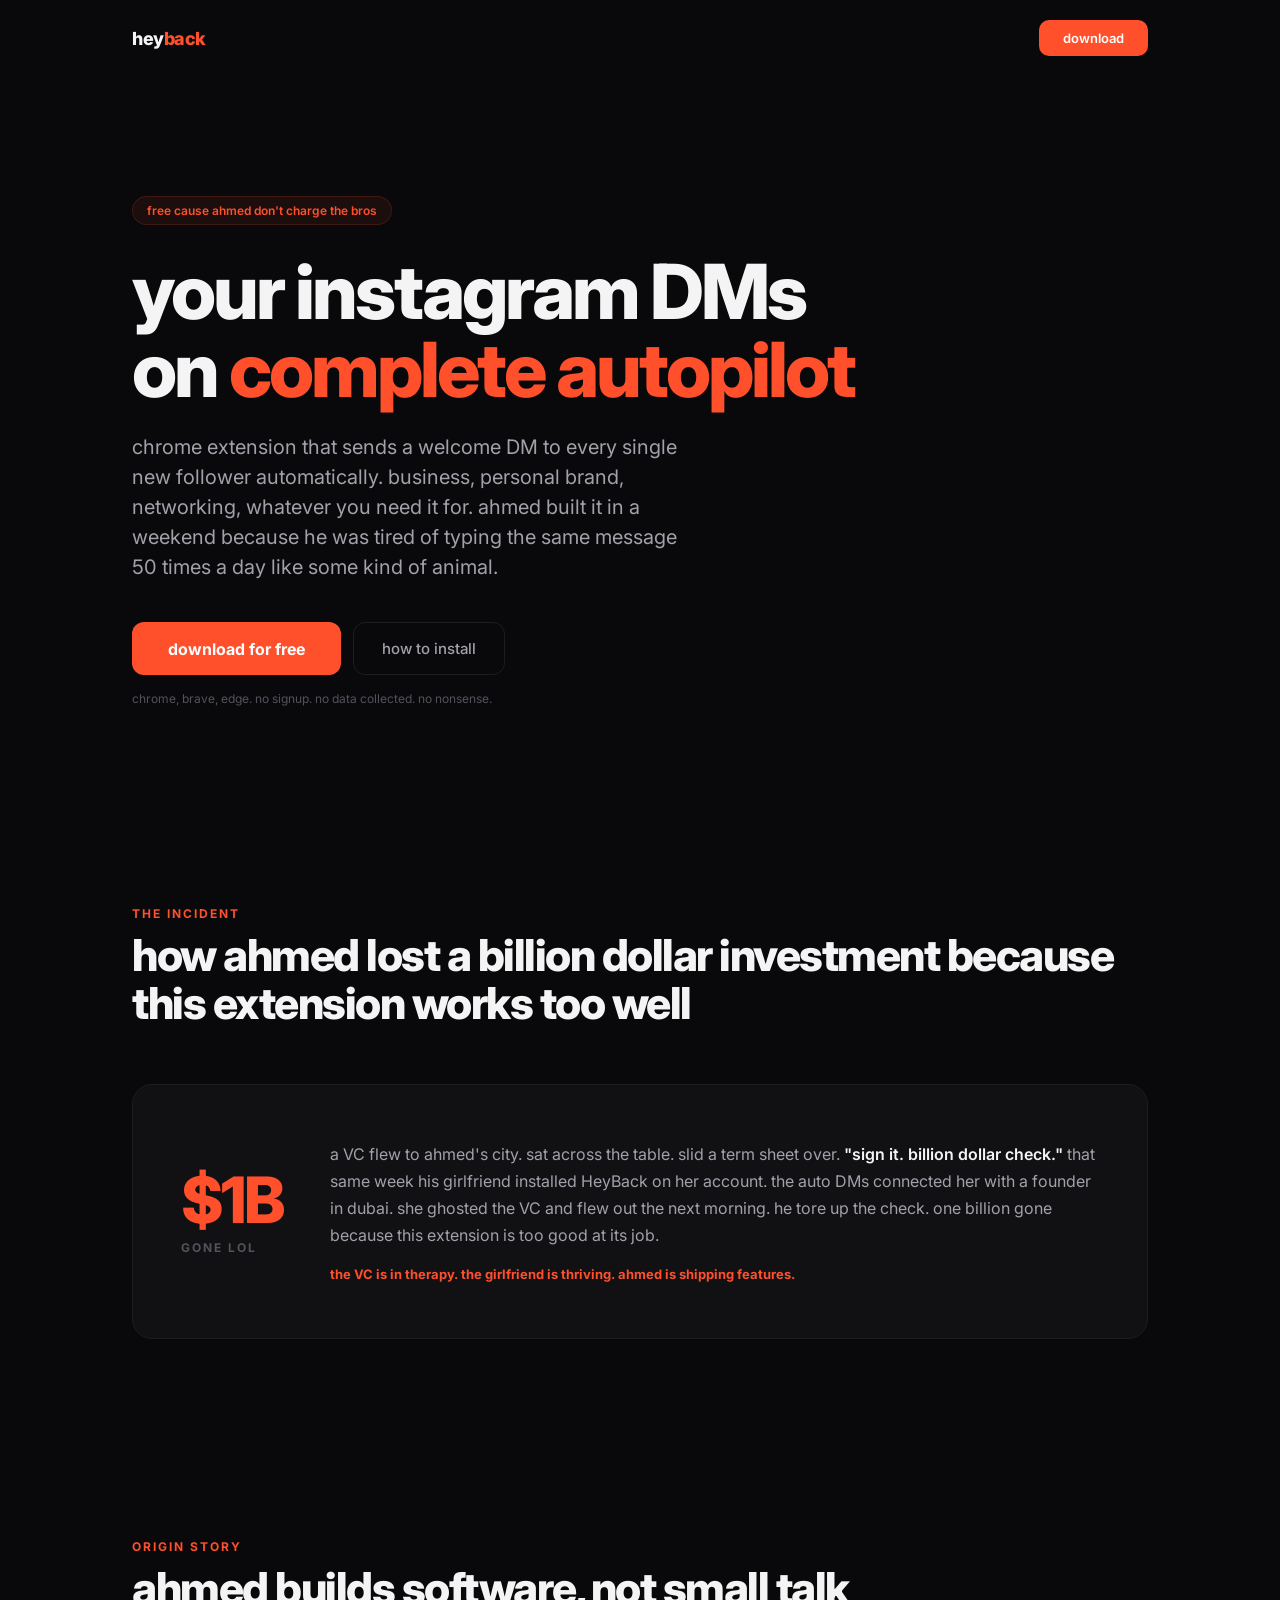
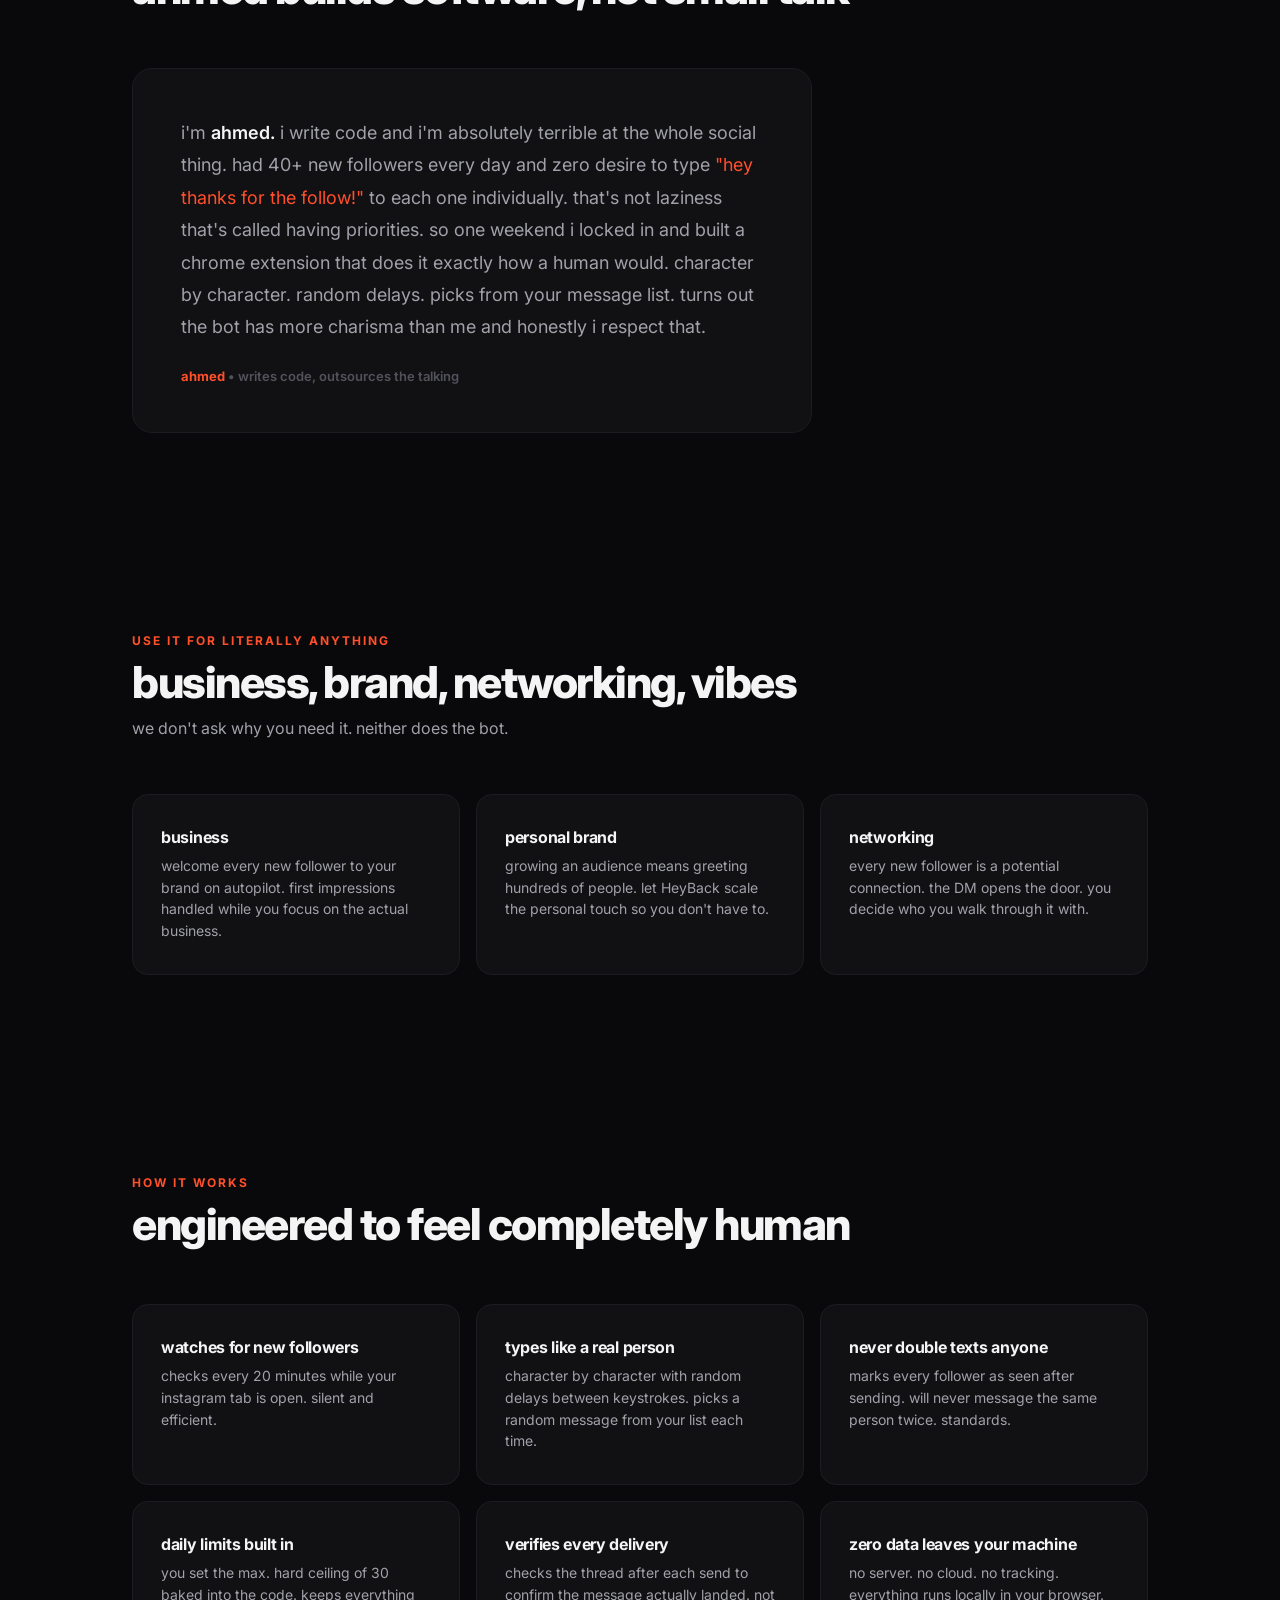
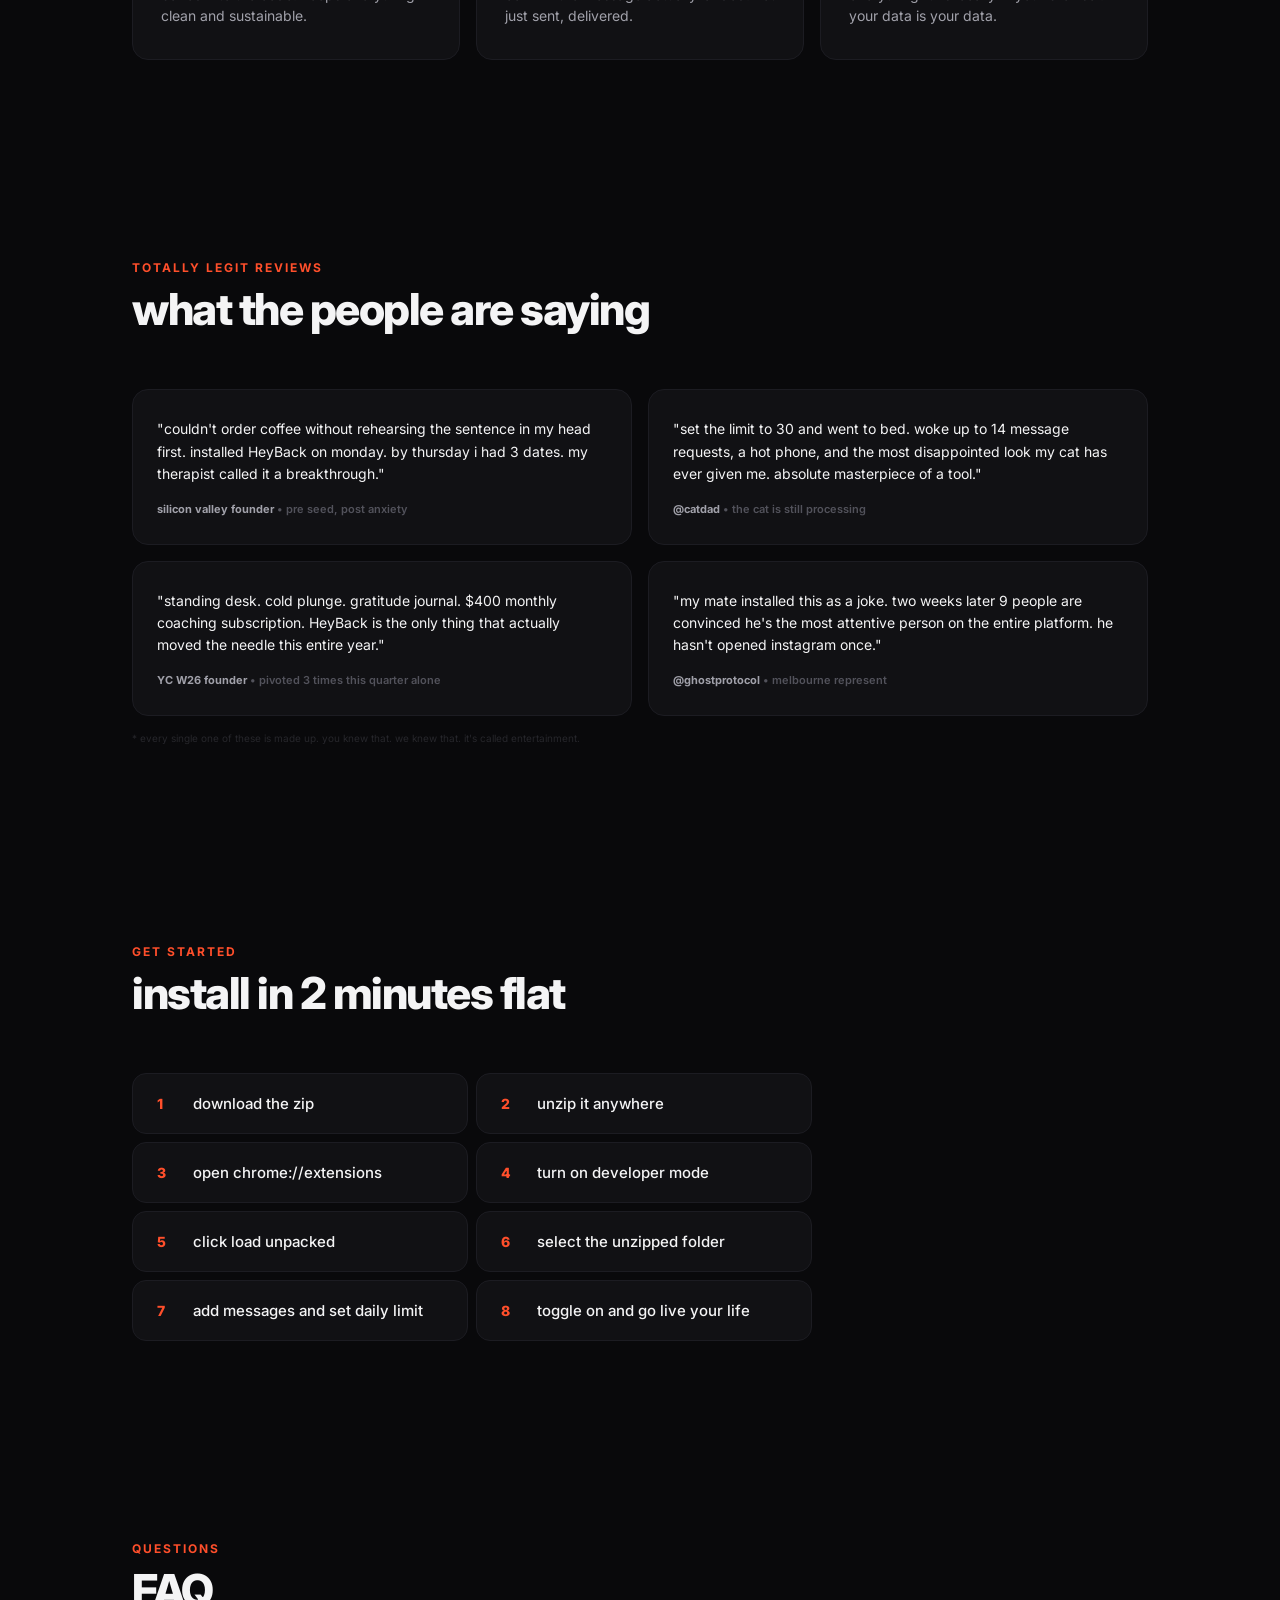
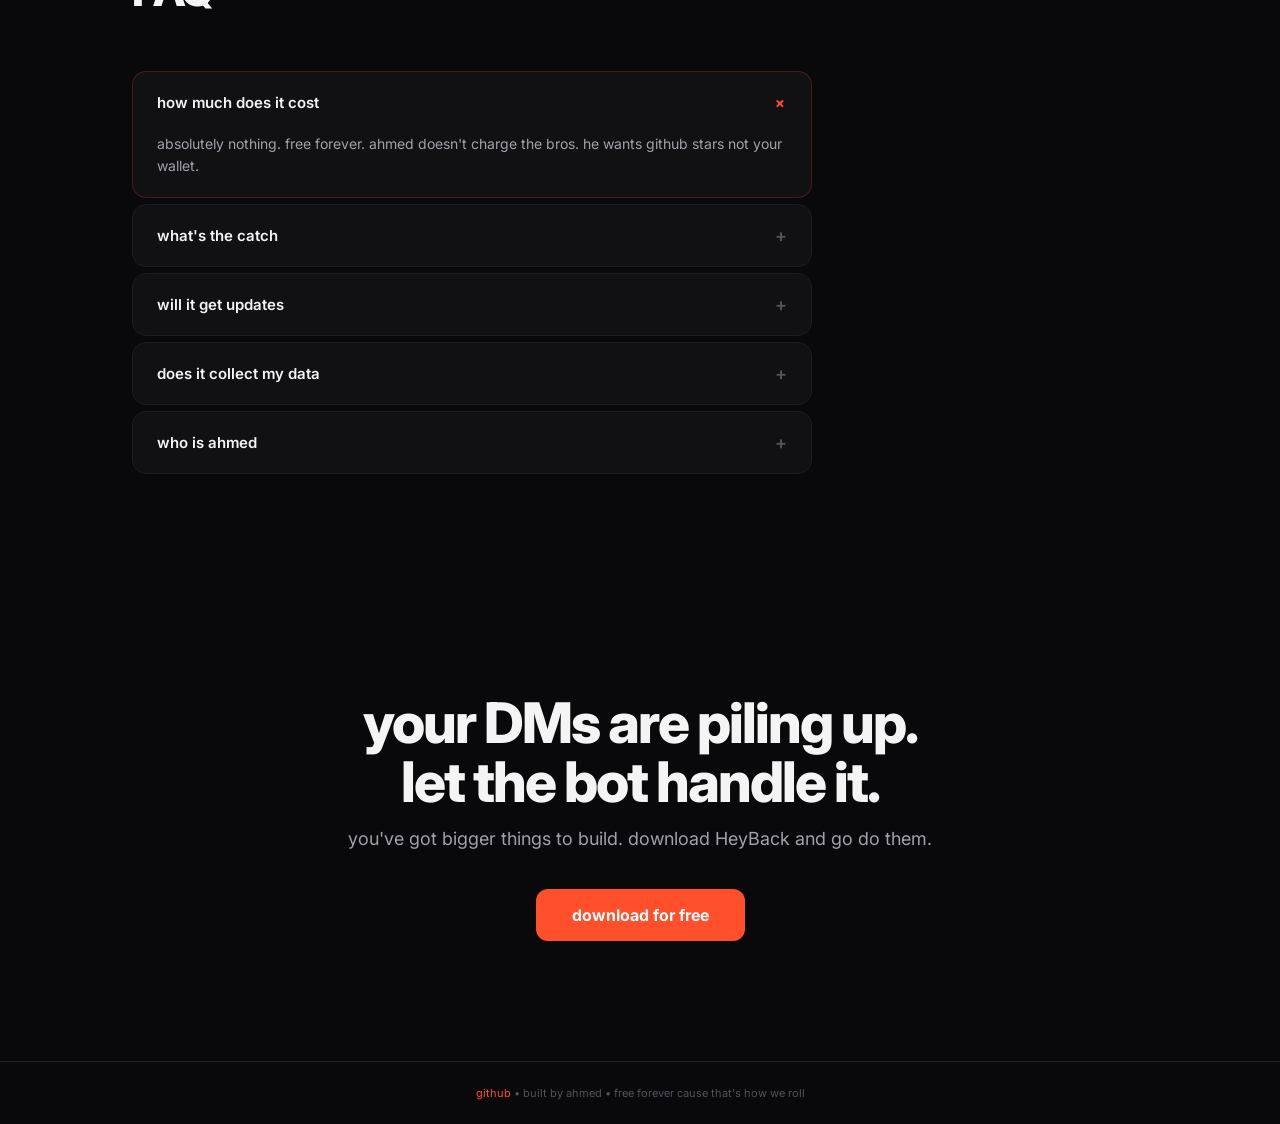
==== docs/index.html @ 45fd5084 "remove stats bar and all emojis, cleaner layout Co-Authored-By: Claude Opus 4.6 (1M context) <norepl" ====
<!DOCTYPE html>
<html lang="en">
<head>
<meta charset="UTF-8">
<meta name="viewport" content="width=device-width, initial-scale=1.0">
<title>HeyBack</title>
<meta name="description" content="Free Chrome extension that auto DMs every new Instagram follower. Built by ahmed.">
<link rel="preconnect" href="https://fonts.googleapis.com">
<link rel="preconnect" href="https://fonts.gstatic.com" crossorigin>
<link href="https://fonts.googleapis.com/css2?family=Inter:wght@400;500;600;700;800&display=swap" rel="stylesheet">
<style>
*{margin:0;padding:0;box-sizing:border-box}
:root{
  --bg:#09090b;--card:#111114;--border:#1c1c22;--text:#f4f4f5;
  --sub:#a1a1aa;--mute:#52525b;--accent:#ff4f2b;--accent2:#e6451f;
}
html{scroll-behavior:smooth}
body{font-family:'Inter',system-ui,sans-serif;background:var(--bg);color:var(--text);-webkit-font-smoothing:antialiased;overflow-x:hidden}
a{color:inherit;text-decoration:none}
.w{max-width:1080px;margin:0 auto;padding:0 32px}

/* ═══ NAV ═══ */
nav{padding:20px 0;display:flex;align-items:center;justify-content:space-between}
nav .logo{font-size:18px;font-weight:800;letter-spacing:-.5px}
nav .logo span{color:var(--accent)}
nav .dl{font-size:13px;font-weight:600;background:var(--accent);color:#fff;padding:10px 24px;border-radius:10px;transition:background .15s}
nav .dl:hover{background:var(--accent2)}

/* ═══ HERO ═══ */
.hero{padding:120px 0 100px;max-width:800px}
.hero .tag{display:inline-block;font-size:12px;font-weight:600;color:var(--accent);background:rgba(255,79,43,.08);border:1px solid rgba(255,79,43,.15);padding:6px 14px;border-radius:100px;margin-bottom:28px}
.hero h1{font-size:clamp(40px,7vw,76px);font-weight:800;line-height:1.02;letter-spacing:-3px;margin-bottom:24px}
.hero h1 .a{color:var(--accent)}
.hero .sub{font-size:20px;color:var(--sub);line-height:1.5;max-width:560px;margin-bottom:40px}
.hero .btns{display:flex;gap:12px;flex-wrap:wrap}
.btn-p{display:inline-flex;align-items:center;gap:8px;background:var(--accent);color:#fff;font-size:16px;font-weight:700;padding:16px 36px;border-radius:12px;transition:background .15s,transform .15s}
.btn-p:hover{background:var(--accent2);transform:translateY(-1px)}
.btn-s{display:inline-flex;align-items:center;font-size:15px;font-weight:500;color:var(--sub);padding:16px 28px;border:1px solid var(--border);border-radius:12px;transition:border-color .15s}
.btn-s:hover{border-color:var(--mute)}
.hero .fine{font-size:12px;color:var(--mute);margin-top:16px}


/* ═══ SECTION ═══ */
section{padding:100px 0}
.sec-head{margin-bottom:56px}
.sec-head .ey{font-size:12px;font-weight:700;text-transform:uppercase;letter-spacing:2px;color:var(--accent);margin-bottom:10px}
.sec-head h2{font-size:clamp(28px,4vw,44px);font-weight:800;letter-spacing:-1.5px;line-height:1.1}
.sec-head p{font-size:16px;color:var(--sub);margin-top:12px;max-width:480px}

/* ═══ CARDS GRID ═══ */
.grid3{display:grid;grid-template-columns:repeat(3,1fr);gap:16px}
.grid2{display:grid;grid-template-columns:repeat(2,1fr);gap:16px}
.cd{background:var(--card);border:1px solid var(--border);border-radius:16px;padding:32px 28px;transition:border-color .2s}
.cd:hover{border-color:var(--mute)}
.cd h3{font-size:16px;font-weight:700;margin-bottom:8px;letter-spacing:-.3px}
.cd p{font-size:14px;color:var(--sub);line-height:1.55}

/* ═══ BILLION CARD ═══ */
.big-card{background:var(--card);border:1px solid var(--border);border-radius:20px;padding:56px 48px;display:flex;gap:48px;align-items:center}
.big-card .left{flex:0 0 auto}
.big-card .num{font-size:clamp(36px,6vw,64px);font-weight:800;letter-spacing:-3px;color:var(--accent);line-height:1}
.big-card .num-label{font-size:12px;color:var(--mute);text-transform:uppercase;letter-spacing:2px;font-weight:700;margin-top:8px}
.big-card .right p{font-size:16px;color:var(--sub);line-height:1.7}
.big-card .right p b{color:var(--text);font-weight:600}
.big-card .right .k{font-size:13px;color:var(--accent);font-weight:700;margin-top:16px}

/* ═══ QUOTE CARD ═══ */
.quote-card{background:var(--card);border:1px solid var(--border);border-radius:20px;padding:48px;max-width:680px}
.quote-card p{font-size:18px;color:var(--sub);line-height:1.8}
.quote-card p b{color:var(--text);font-weight:600}
.quote-card p .a{color:var(--accent)}
.quote-card .sig{font-size:13px;color:var(--mute);margin-top:24px;font-weight:600}
.quote-card .sig b{color:var(--accent)}

/* ═══ REVIEWS ═══ */
.rv{background:var(--card);border:1px solid var(--border);border-radius:16px;padding:28px 24px}
.rv .qt{font-size:14px;line-height:1.6;margin-bottom:16px}
.rv .who{font-size:11px;color:var(--mute);font-weight:600}
.rv .who b{color:var(--sub)}
.rv-note{font-size:10px;color:var(--mute);opacity:.4;margin-top:16px}

/* ═══ STEPS ═══ */
.steps{list-style:none;counter-reset:s;display:grid;grid-template-columns:1fr 1fr;gap:8px;max-width:680px}
.steps li{counter-increment:s;font-size:15px;font-weight:500;padding:20px 24px;background:var(--card);border:1px solid var(--border);border-radius:14px;display:flex;align-items:center;gap:16px}
.steps li::before{content:counter(s);font-weight:800;font-size:14px;color:var(--accent);min-width:20px}

/* ═══ FAQ ═══ */
.faq{display:flex;flex-direction:column;gap:6px;max-width:680px}
.fi{background:var(--card);border:1px solid var(--border);border-radius:14px;overflow:hidden;transition:border-color .15s}
.fi.open{border-color:rgba(255,79,43,.2)}
.fq{font-size:15px;font-weight:600;padding:20px 24px;cursor:pointer;display:flex;justify-content:space-between;align-items:center;user-select:none}
.fq::after{content:'+';font-size:18px;color:var(--mute);transition:transform .2s,color .2s}
.fi.open .fq::after{transform:rotate(45deg);color:var(--accent)}
.fa{font-size:14px;color:var(--sub);line-height:1.6;max-height:0;overflow:hidden;transition:max-height .25s,padding .25s;padding:0 24px}
.fi.open .fa{max-height:120px;padding:0 24px 20px}

/* ═══ CTA ═══ */
.cta{padding:120px 0;text-align:center}
.cta h2{font-size:clamp(32px,5vw,56px);font-weight:800;letter-spacing:-2px;margin-bottom:16px;line-height:1.05}
.cta p{font-size:18px;color:var(--sub);margin-bottom:40px}

/* ═══ FOOTER ═══ */
footer{padding:24px 0;border-top:1px solid var(--border);text-align:center}
footer p{font-size:11px;color:var(--mute)}
footer a{color:var(--accent)}

/* ═══ RESPONSIVE ═══ */
@media(max-width:768px){
  .grid3,.grid2,.steps{grid-template-columns:1fr}
  .big-card{flex-direction:column;padding:36px 28px;gap:24px}
  .hero .btns{flex-direction:column}
  .btn-p,.btn-s{width:100%;justify-content:center}
  .stats{flex-wrap:wrap;gap:24px}
  .quote-card{padding:32px 24px}
  section{padding:72px 0}
}
</style>
</head>
<body>

<!-- NAV -->
<div class="w">
<nav>
  <div class="logo">hey<span>back</span></div>
  <a href="downloads/heyback-v1.zip" class="dl">download</a>
</nav>
</div>

<!-- HERO -->
<div class="w">
<section class="hero">
  <div class="tag">free cause ahmed don't charge the bros</div>
  <h1>your instagram DMs<br>on <span class="a">complete autopilot</span></h1>
  <p class="sub">chrome extension that sends a welcome DM to every single new follower automatically. business, personal brand, networking, whatever you need it for. ahmed built it in a weekend because he was tired of typing the same message 50 times a day like some kind of animal.</p>
  <div class="btns">
    <a href="downloads/heyback-v1.zip" class="btn-p">download for free</a>
    <a href="#install" class="btn-s">how to install</a>
  </div>
  <p class="fine">chrome, brave, edge. no signup. no data collected. no nonsense.</p>
</section>
</div>


<div class="w">

<!-- THE BILLION DOLLAR STORY -->
<section>
  <div class="sec-head">
    <div class="ey">the incident</div>
    <h2>how ahmed lost a billion dollar investment because this extension works too well</h2>
  </div>
  <div class="big-card">
    <div class="left">
      <div class="num">$1B</div>
      <div class="num-label">gone lol</div>
    </div>
    <div class="right">
      <p>a VC flew to ahmed's city. sat across the table. slid a term sheet over. <b>"sign it. billion dollar check."</b> that same week his girlfriend installed HeyBack on her account. the auto DMs connected her with a founder in dubai. she ghosted the VC and flew out the next morning. he tore up the check. one billion gone because this extension is too good at its job.</p>
      <div class="k">the VC is in therapy. the girlfriend is thriving. ahmed is shipping features.</div>
    </div>
  </div>
</section>

<!-- AHMED'S STORY -->
<section>
  <div class="sec-head">
    <div class="ey">origin story</div>
    <h2>ahmed builds software, not small talk</h2>
  </div>
  <div class="quote-card">
    <p>i'm <b>ahmed.</b> i write code and i'm absolutely terrible at the whole social thing. had 40+ new followers every day and zero desire to type <span class="a">"hey thanks for the follow!"</span> to each one individually. that's not laziness that's called having priorities. so one weekend i locked in and built a chrome extension that does it exactly how a human would. character by character. random delays. picks from your message list. turns out the bot has more charisma than me and honestly i respect that.</p>
    <div class="sig"><b>ahmed</b> &bull; writes code, outsources the talking</div>
  </div>
</section>

<!-- USE CASES -->
<section>
  <div class="sec-head">
    <div class="ey">use it for literally anything</div>
    <h2>business, brand, networking, vibes</h2>
    <p>we don't ask why you need it. neither does the bot.</p>
  </div>
  <div class="grid3">
    <div class="cd"><h3>business</h3><p>welcome every new follower to your brand on autopilot. first impressions handled while you focus on the actual business.</p></div>
    <div class="cd"><h3>personal brand</h3><p>growing an audience means greeting hundreds of people. let HeyBack scale the personal touch so you don't have to.</p></div>
    <div class="cd"><h3>networking</h3><p>every new follower is a potential connection. the DM opens the door. you decide who you walk through it with.</p></div>
  </div>
</section>

<!-- FEATURES -->
<section>
  <div class="sec-head">
    <div class="ey">how it works</div>
    <h2>engineered to feel completely human</h2>
  </div>
  <div class="grid3">
    <div class="cd"><h3>watches for new followers</h3><p>checks every 20 minutes while your instagram tab is open. silent and efficient.</p></div>
    <div class="cd"><h3>types like a real person</h3><p>character by character with random delays between keystrokes. picks a random message from your list each time.</p></div>
    <div class="cd"><h3>never double texts anyone</h3><p>marks every follower as seen after sending. will never message the same person twice. standards.</p></div>
    <div class="cd"><h3>daily limits built in</h3><p>you set the max. hard ceiling of 30 baked into the code. keeps everything clean and sustainable.</p></div>
    <div class="cd"><h3>verifies every delivery</h3><p>checks the thread after each send to confirm the message actually landed. not just sent, delivered.</p></div>
    <div class="cd"><h3>zero data leaves your machine</h3><p>no server. no cloud. no tracking. everything runs locally in your browser. your data is your data.</p></div>
  </div>
</section>

<!-- REVIEWS -->
<section>
  <div class="sec-head">
    <div class="ey">totally legit reviews</div>
    <h2>what the people are saying</h2>
  </div>
  <div class="grid2">
    <div class="rv"><div class="qt">"couldn't order coffee without rehearsing the sentence in my head first. installed HeyBack on monday. by thursday i had 3 dates. my therapist called it a breakthrough."</div><div class="who"><b>silicon valley founder</b> &bull; pre seed, post anxiety</div></div>
    <div class="rv"><div class="qt">"set the limit to 30 and went to bed. woke up to 14 message requests, a hot phone, and the most disappointed look my cat has ever given me. absolute masterpiece of a tool."</div><div class="who"><b>@catdad</b> &bull; the cat is still processing</div></div>
    <div class="rv"><div class="qt">"standing desk. cold plunge. gratitude journal. $400 monthly coaching subscription. HeyBack is the only thing that actually moved the needle this entire year."</div><div class="who"><b>YC W26 founder</b> &bull; pivoted 3 times this quarter alone</div></div>
    <div class="rv"><div class="qt">"my mate installed this as a joke. two weeks later 9 people are convinced he's the most attentive person on the entire platform. he hasn't opened instagram once."</div><div class="who"><b>@ghostprotocol</b> &bull; melbourne represent</div></div>
  </div>
  <p class="rv-note">* every single one of these is made up. you knew that. we knew that. it's called entertainment.</p>
</section>

<!-- INSTALL -->
<section id="install">
  <div class="sec-head">
    <div class="ey">get started</div>
    <h2>install in 2 minutes flat</h2>
  </div>
  <ol class="steps">
    <li>download the zip</li>
    <li>unzip it anywhere</li>
    <li>open chrome://extensions</li>
    <li>turn on developer mode</li>
    <li>click load unpacked</li>
    <li>select the unzipped folder</li>
    <li>add messages and set daily limit</li>
    <li>toggle on and go live your life</li>
  </ol>
</section>

<!-- FAQ -->
<section>
  <div class="sec-head">
    <div class="ey">questions</div>
    <h2>FAQ</h2>
  </div>
  <div class="faq">
    <div class="fi open"><div class="fq">how much does it cost</div><div class="fa">absolutely nothing. free forever. ahmed doesn't charge the bros. he wants github stars not your wallet.</div></div>
    <div class="fi"><div class="fq">what's the catch</div><div class="fa">there is no catch. ahmed built this for fun on a weekend. charging money means doing customer support and that sounds like a nightmare so no thanks.</div></div>
    <div class="fi"><div class="fq">will it get updates</div><div class="fa">when the vibes are right. it's open source so if you're handy with code you can contribute anytime.</div></div>
    <div class="fi"><div class="fq">does it collect my data</div><div class="fa">no server. no cloud. no analytics. everything runs locally in your browser. we could not access your data even if we wanted to which we don't.</div></div>
    <div class="fi"><div class="fq">who is ahmed</div><div class="fa">a developer who ships products and outsources the socializing to machines. built this because typing the same message 50 times a day is genuinely beneath him.</div></div>
  </div>
</section>

</div>

<!-- CTA -->
<div class="w">
<section class="cta">
  <h2>your DMs are piling up.<br><span class="a">let the bot handle it.</span></h2>
  <p>you've got bigger things to build. download HeyBack and go do them.</p>
  <a href="downloads/heyback-v1.zip" class="btn-p">download for free</a>
</section>
</div>

<!-- FOOTER -->
<footer><div class="w"><p><a href="https://github.com/zahmed-cloud/HeyBack">github</a> &bull; built by ahmed &bull; free forever cause that's how we roll</p></div></footer>

<script>
document.querySelectorAll('.fq').forEach(function(q){q.addEventListener('click',function(){var i=q.parentElement,o=i.classList.contains('open');document.querySelectorAll('.fi').forEach(function(f){f.classList.remove('open')});if(!o)i.classList.add('open')})})
</script>

</body>
</html>
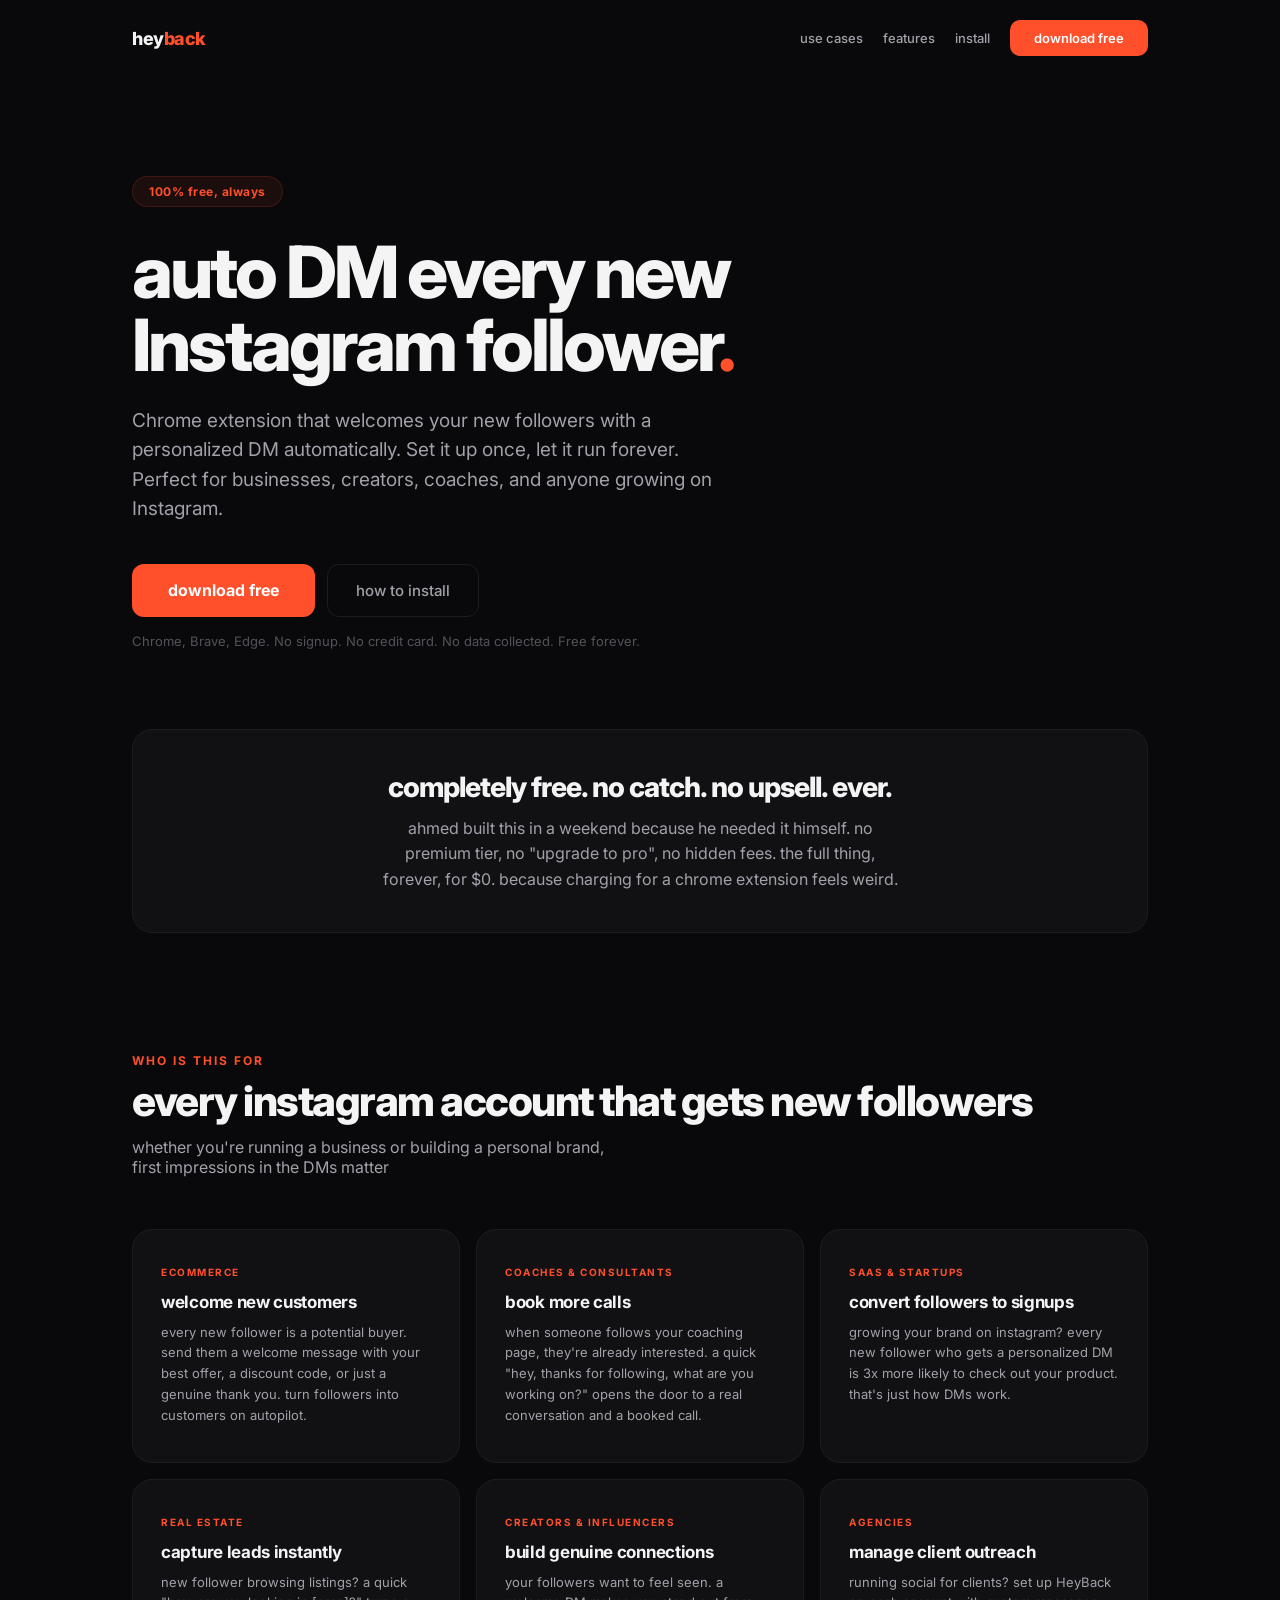
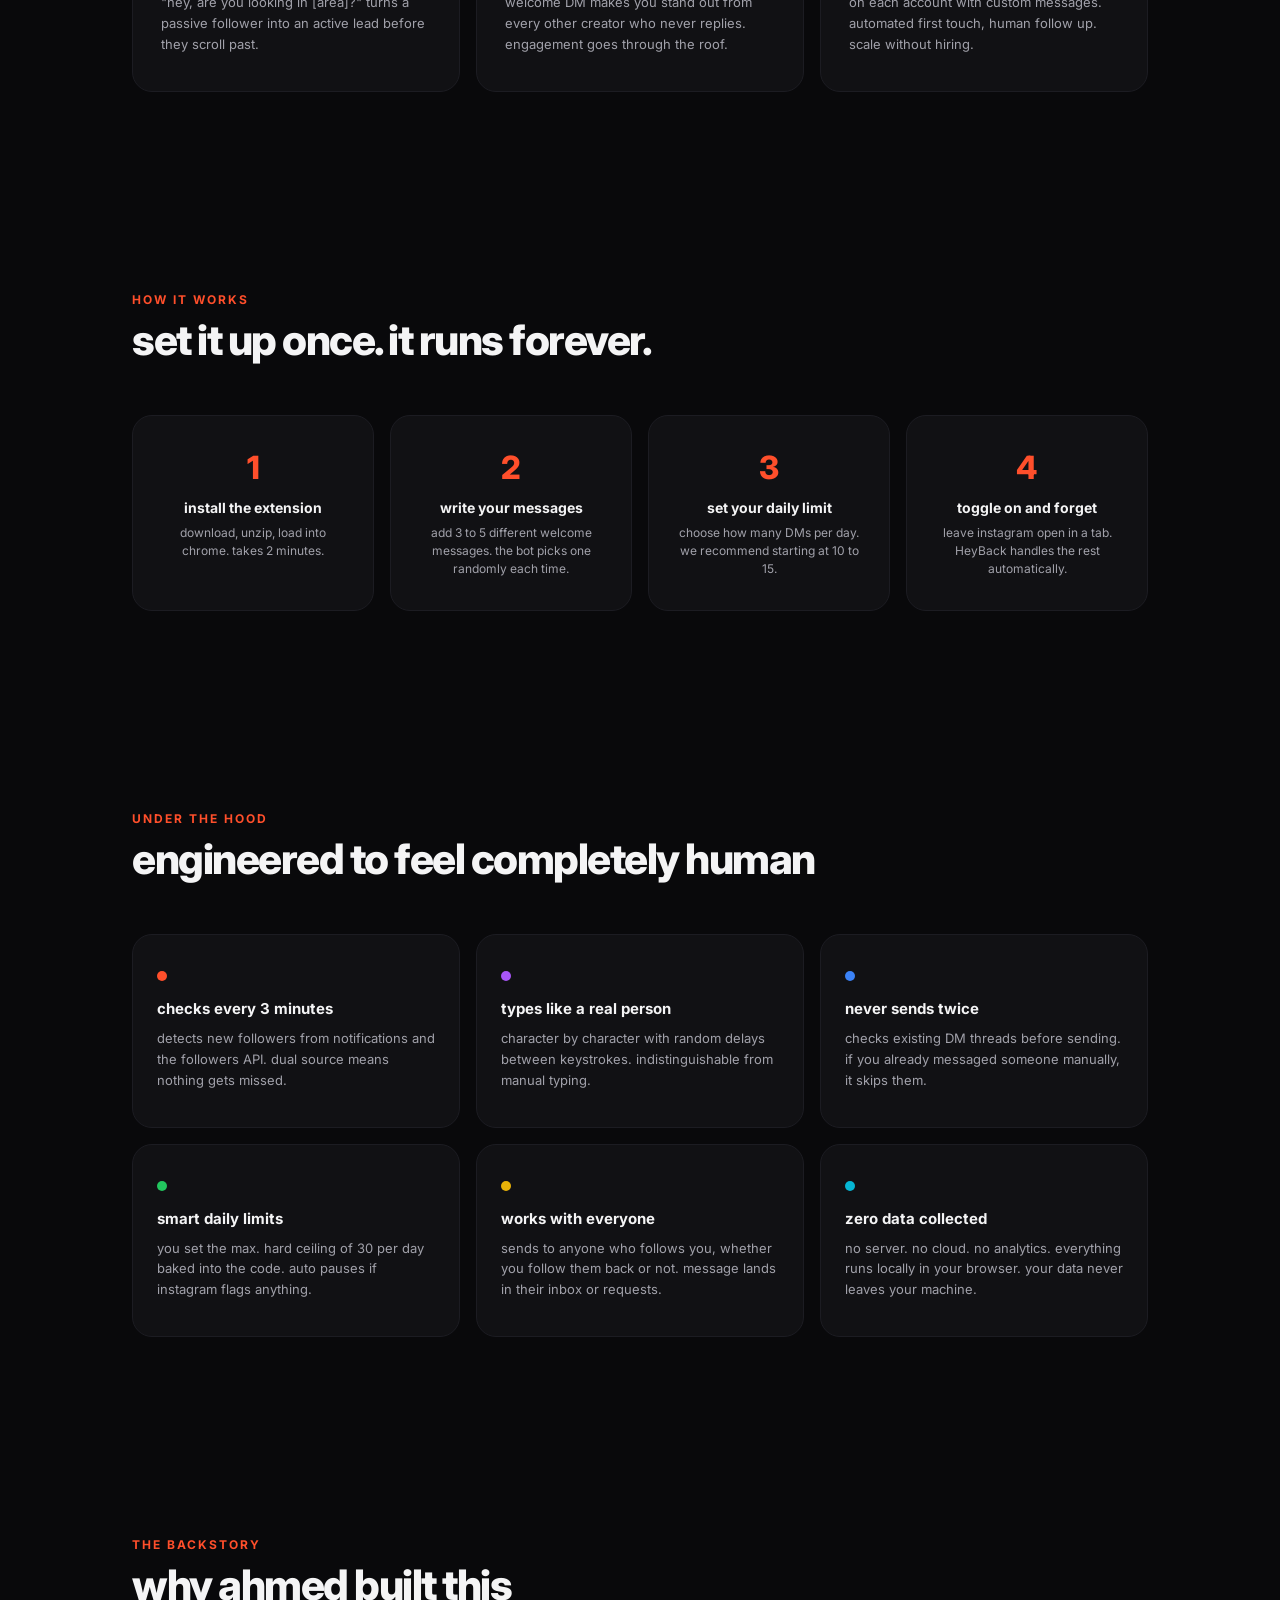
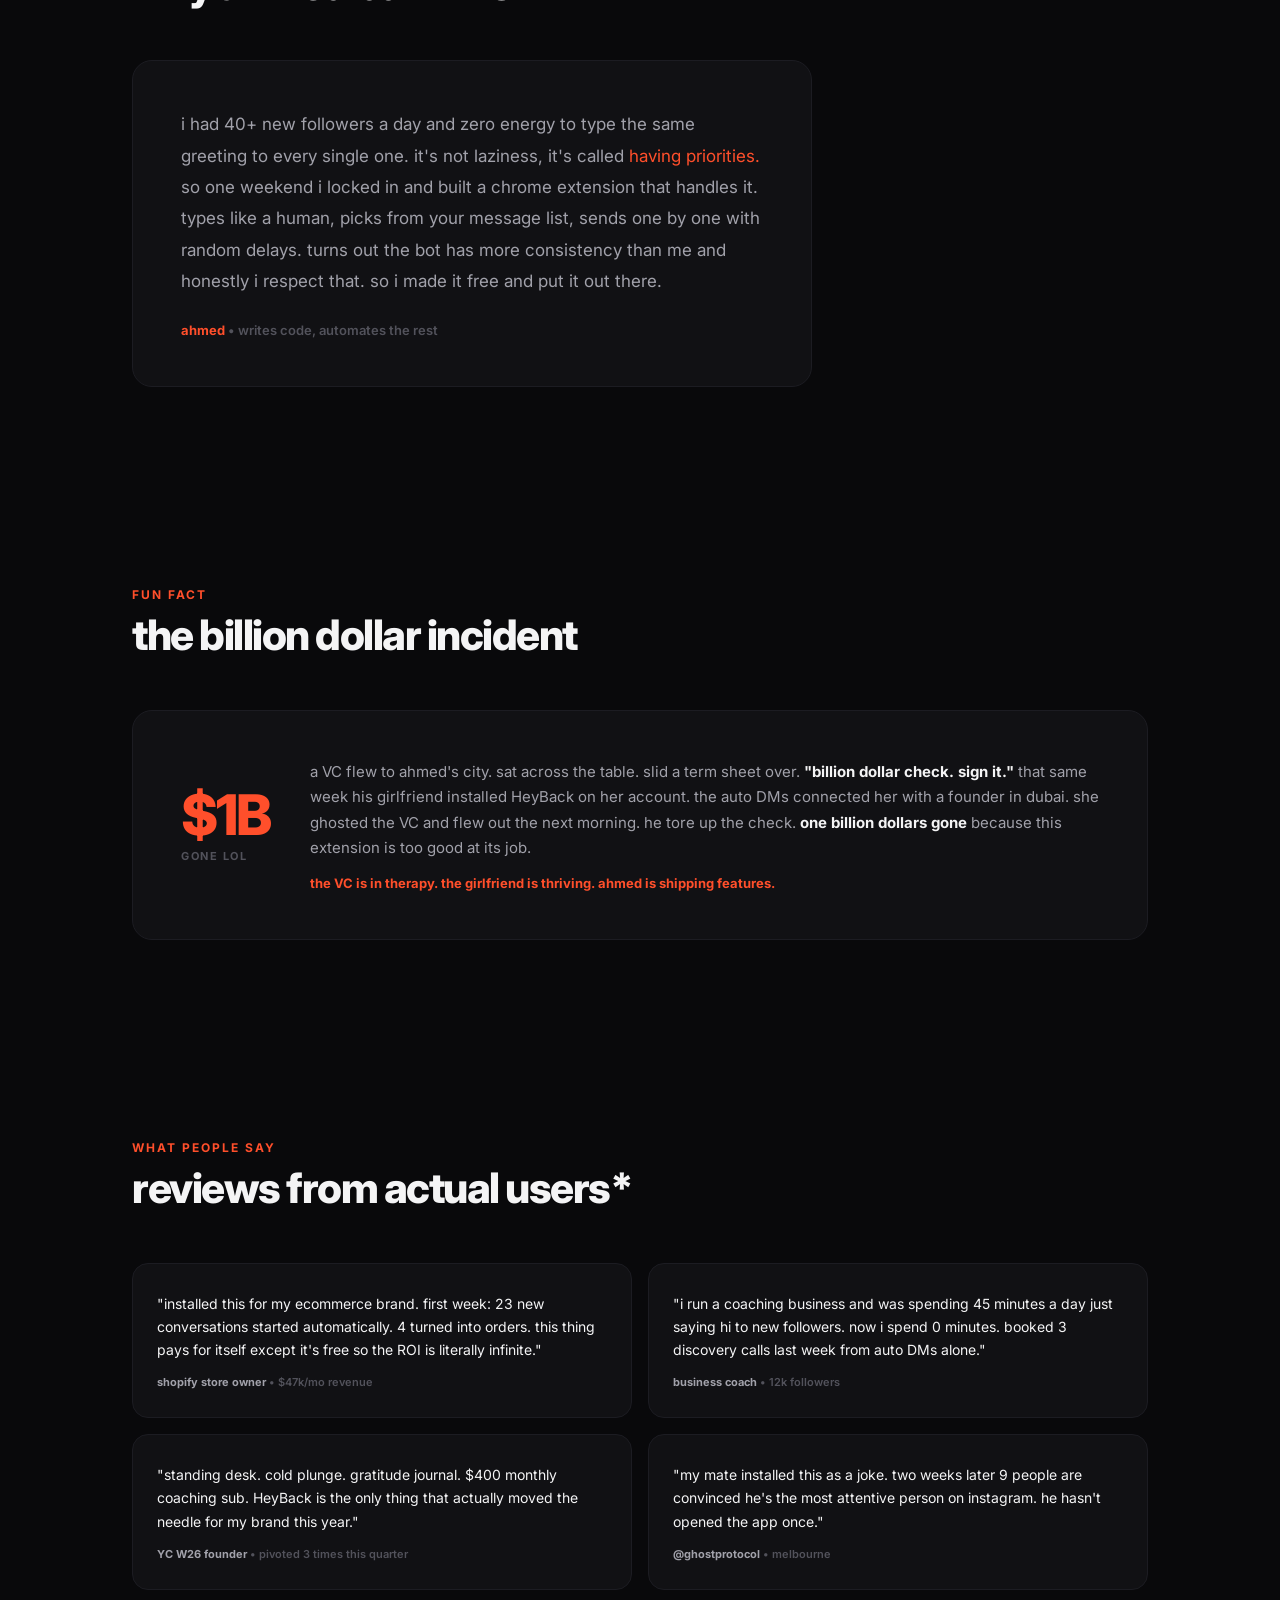
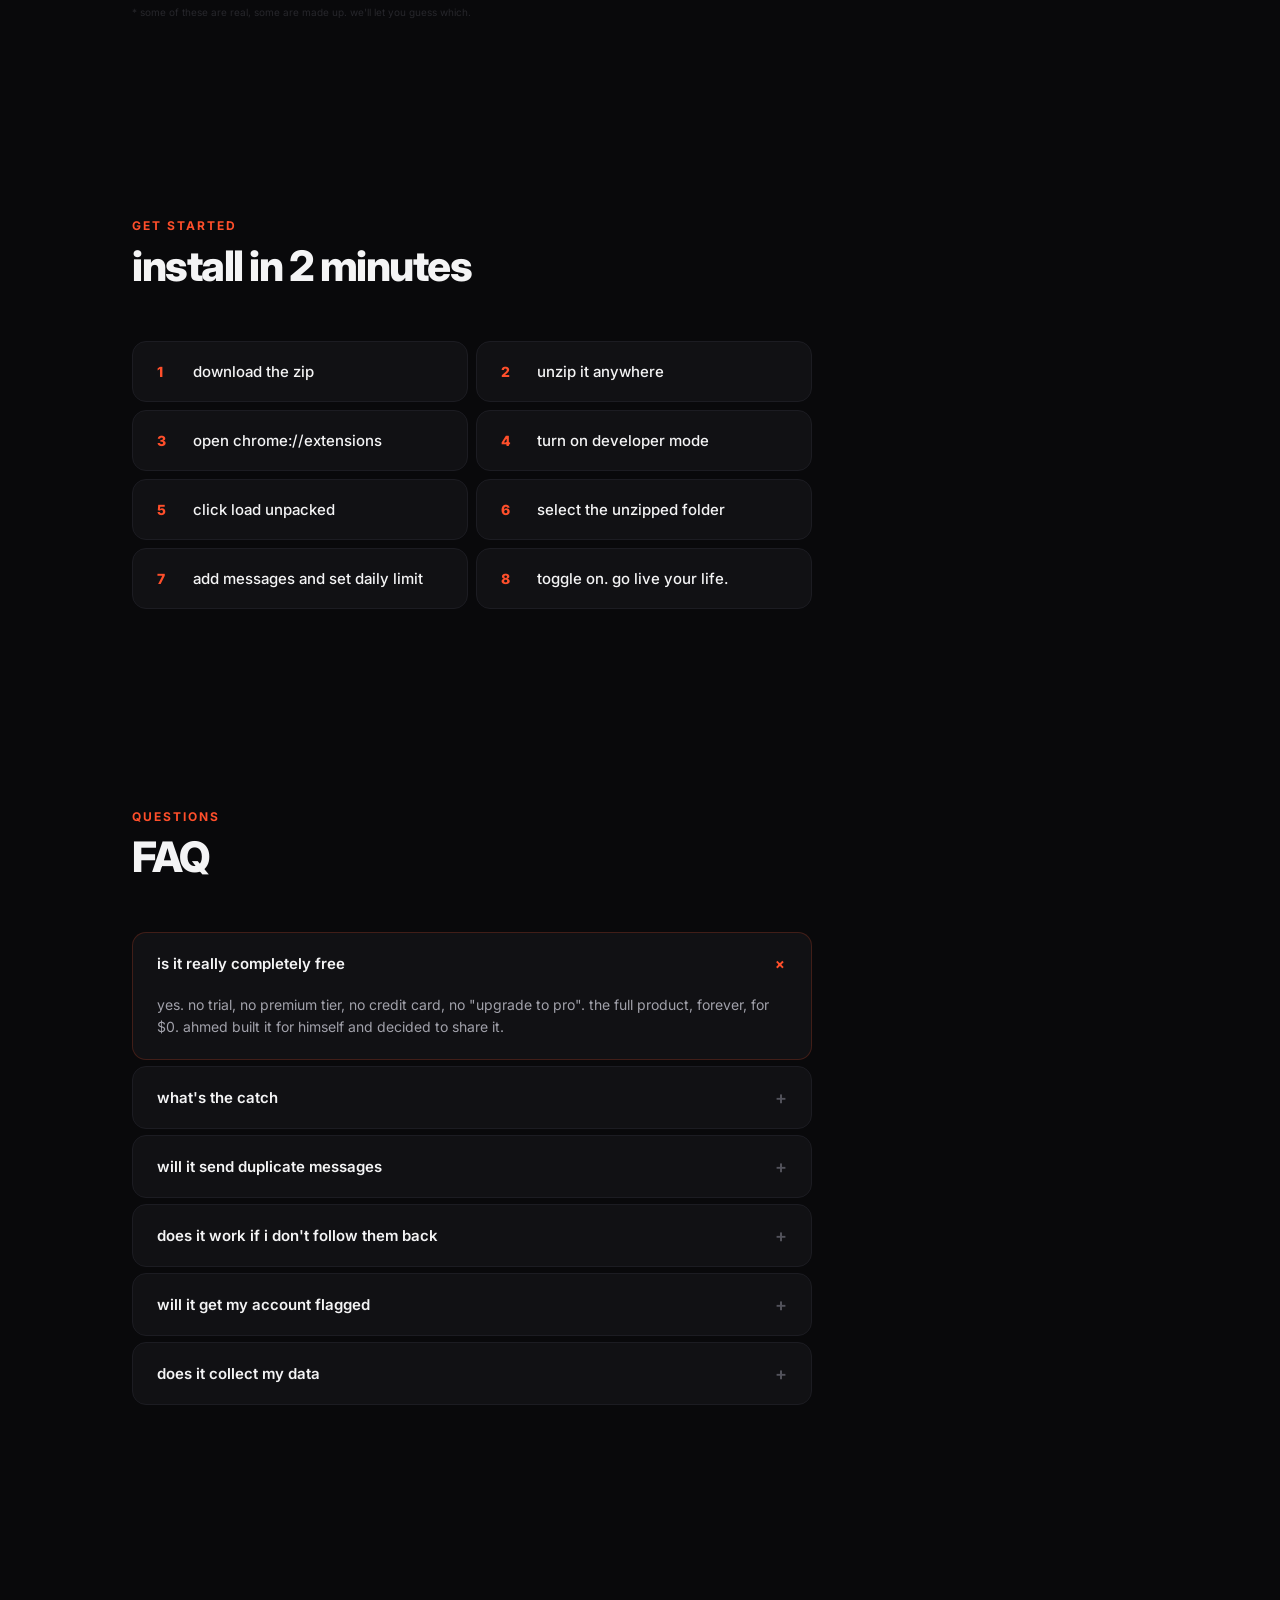
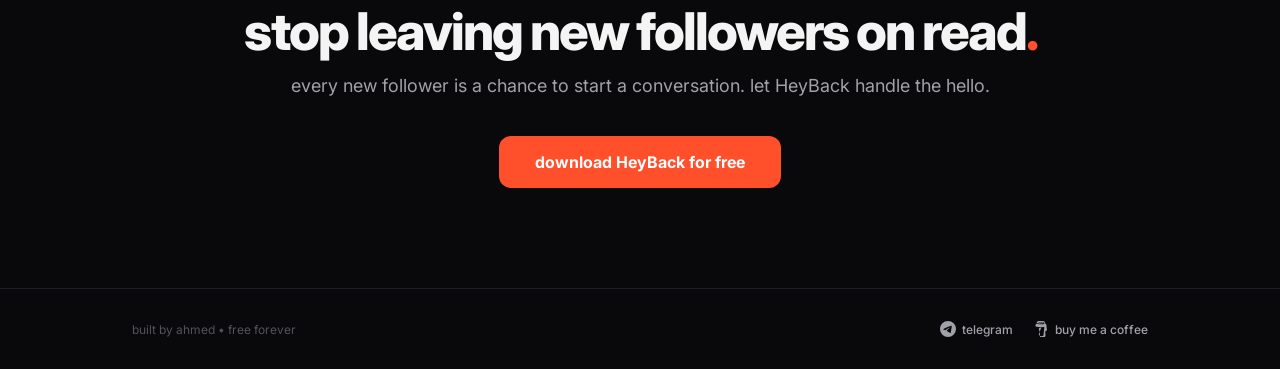
==== commit 19a14dd3: "landing page v7: business first, telegram + buymeacoffee, polished copy - serious use cases first: e" ====
--- a/docs/index.html
+++ b/docs/index.html
@@ -3,88 +3,107 @@
 <head>
 <meta charset="UTF-8">
 <meta name="viewport" content="width=device-width, initial-scale=1.0">
-<title>HeyBack</title>
-<meta name="description" content="Free Chrome extension that auto DMs every new Instagram follower. Built by ahmed.">
+<title>HeyBack — auto DM new Instagram followers</title>
+<meta name="description" content="Free Chrome extension that automatically sends a welcome DM to every new Instagram follower. Perfect for businesses, creators, and personal brands.">
 <link rel="preconnect" href="https://fonts.googleapis.com">
 <link rel="preconnect" href="https://fonts.gstatic.com" crossorigin>
 <link href="https://fonts.googleapis.com/css2?family=Inter:wght@400;500;600;700;800&display=swap" rel="stylesheet">
 <style>
 *{margin:0;padding:0;box-sizing:border-box}
-:root{
-  --bg:#09090b;--card:#111114;--border:#1c1c22;--text:#f4f4f5;
-  --sub:#a1a1aa;--mute:#52525b;--accent:#ff4f2b;--accent2:#e6451f;
-}
+:root{--bg:#09090b;--card:#111114;--border:#1c1c22;--text:#f4f4f5;--sub:#a1a1aa;--mute:#52525b;--accent:#ff4f2b;--accent2:#e6451f}
 html{scroll-behavior:smooth}
 body{font-family:'Inter',system-ui,sans-serif;background:var(--bg);color:var(--text);-webkit-font-smoothing:antialiased;overflow-x:hidden}
 a{color:inherit;text-decoration:none}
 .w{max-width:1080px;margin:0 auto;padding:0 32px}
-
-/* ═══ NAV ═══ */
+section{padding:100px 0}
+
+/* NAV */
 nav{padding:20px 0;display:flex;align-items:center;justify-content:space-between}
 nav .logo{font-size:18px;font-weight:800;letter-spacing:-.5px}
 nav .logo span{color:var(--accent)}
+nav .nav-r{display:flex;align-items:center;gap:20px}
+nav .nav-link{font-size:13px;color:var(--sub);font-weight:500;transition:color .15s}
+nav .nav-link:hover{color:var(--text)}
 nav .dl{font-size:13px;font-weight:600;background:var(--accent);color:#fff;padding:10px 24px;border-radius:10px;transition:background .15s}
 nav .dl:hover{background:var(--accent2)}
 
-/* ═══ HERO ═══ */
-.hero{padding:120px 0 100px;max-width:800px}
-.hero .tag{display:inline-block;font-size:12px;font-weight:600;color:var(--accent);background:rgba(255,79,43,.08);border:1px solid rgba(255,79,43,.15);padding:6px 14px;border-radius:100px;margin-bottom:28px}
-.hero h1{font-size:clamp(40px,7vw,76px);font-weight:800;line-height:1.02;letter-spacing:-3px;margin-bottom:24px}
+/* HERO */
+.hero{padding:100px 0 80px;max-width:720px}
+.hero .free-tag{display:inline-block;font-size:12px;font-weight:700;color:var(--accent);background:rgba(255,79,43,.08);border:1px solid rgba(255,79,43,.15);padding:7px 16px;border-radius:100px;margin-bottom:28px;letter-spacing:.5px}
+.hero h1{font-size:clamp(38px,6.5vw,72px);font-weight:800;line-height:1.02;letter-spacing:-3px;margin-bottom:24px}
 .hero h1 .a{color:var(--accent)}
-.hero .sub{font-size:20px;color:var(--sub);line-height:1.5;max-width:560px;margin-bottom:40px}
-.hero .btns{display:flex;gap:12px;flex-wrap:wrap}
+.hero .sub{font-size:19px;color:var(--sub);line-height:1.55;max-width:580px;margin-bottom:40px}
+.hero .btns{display:flex;gap:12px;flex-wrap:wrap;margin-bottom:16px}
 .btn-p{display:inline-flex;align-items:center;gap:8px;background:var(--accent);color:#fff;font-size:16px;font-weight:700;padding:16px 36px;border-radius:12px;transition:background .15s,transform .15s}
 .btn-p:hover{background:var(--accent2);transform:translateY(-1px)}
 .btn-s{display:inline-flex;align-items:center;font-size:15px;font-weight:500;color:var(--sub);padding:16px 28px;border:1px solid var(--border);border-radius:12px;transition:border-color .15s}
 .btn-s:hover{border-color:var(--mute)}
-.hero .fine{font-size:12px;color:var(--mute);margin-top:16px}
-
-
-/* ═══ SECTION ═══ */
-section{padding:100px 0}
-.sec-head{margin-bottom:56px}
-.sec-head .ey{font-size:12px;font-weight:700;text-transform:uppercase;letter-spacing:2px;color:var(--accent);margin-bottom:10px}
-.sec-head h2{font-size:clamp(28px,4vw,44px);font-weight:800;letter-spacing:-1.5px;line-height:1.1}
-.sec-head p{font-size:16px;color:var(--sub);margin-top:12px;max-width:480px}
-
-/* ═══ CARDS GRID ═══ */
-.grid3{display:grid;grid-template-columns:repeat(3,1fr);gap:16px}
-.grid2{display:grid;grid-template-columns:repeat(2,1fr);gap:16px}
-.cd{background:var(--card);border:1px solid var(--border);border-radius:16px;padding:32px 28px;transition:border-color .2s}
-.cd:hover{border-color:var(--mute)}
-.cd h3{font-size:16px;font-weight:700;margin-bottom:8px;letter-spacing:-.3px}
-.cd p{font-size:14px;color:var(--sub);line-height:1.55}
-
-/* ═══ BILLION CARD ═══ */
-.big-card{background:var(--card);border:1px solid var(--border);border-radius:20px;padding:56px 48px;display:flex;gap:48px;align-items:center}
-.big-card .left{flex:0 0 auto}
-.big-card .num{font-size:clamp(36px,6vw,64px);font-weight:800;letter-spacing:-3px;color:var(--accent);line-height:1}
-.big-card .num-label{font-size:12px;color:var(--mute);text-transform:uppercase;letter-spacing:2px;font-weight:700;margin-top:8px}
-.big-card .right p{font-size:16px;color:var(--sub);line-height:1.7}
-.big-card .right p b{color:var(--text);font-weight:600}
-.big-card .right .k{font-size:13px;color:var(--accent);font-weight:700;margin-top:16px}
-
-/* ═══ QUOTE CARD ═══ */
-.quote-card{background:var(--card);border:1px solid var(--border);border-radius:20px;padding:48px;max-width:680px}
-.quote-card p{font-size:18px;color:var(--sub);line-height:1.8}
-.quote-card p b{color:var(--text);font-weight:600}
-.quote-card p .a{color:var(--accent)}
-.quote-card .sig{font-size:13px;color:var(--mute);margin-top:24px;font-weight:600}
-.quote-card .sig b{color:var(--accent)}
-
-/* ═══ REVIEWS ═══ */
+.hero .fine{font-size:13px;color:var(--mute)}
+
+/* FREE BANNER */
+.free-banner{background:var(--card);border:1px solid var(--border);border-radius:20px;padding:40px;text-align:center;margin-bottom:20px}
+.free-banner h2{font-size:28px;font-weight:800;letter-spacing:-1px;margin-bottom:12px}
+.free-banner p{font-size:16px;color:var(--sub);max-width:520px;margin:0 auto;line-height:1.6}
+
+/* SECTION HEADERS */
+.sh{margin-bottom:52px}
+.sh .ey{font-size:12px;font-weight:700;text-transform:uppercase;letter-spacing:2px;color:var(--accent);margin-bottom:10px}
+.sh h2{font-size:clamp(26px,4vw,42px);font-weight:800;letter-spacing:-1.5px;line-height:1.1;margin-bottom:12px}
+.sh p{font-size:16px;color:var(--sub);max-width:500px}
+
+/* USE CASES — the serious stuff first */
+.uses{display:grid;grid-template-columns:repeat(3,1fr);gap:16px}
+.use{background:var(--card);border:1px solid var(--border);border-radius:20px;padding:36px 28px;transition:border-color .2s}
+.use:hover{border-color:var(--mute)}
+.use .tag{font-size:10px;font-weight:700;text-transform:uppercase;letter-spacing:1.5px;color:var(--accent);margin-bottom:14px}
+.use h3{font-size:17px;font-weight:700;margin-bottom:10px;letter-spacing:-.3px}
+.use p{font-size:13px;color:var(--sub);line-height:1.6}
+
+/* HOW IT WORKS */
+.how{display:grid;grid-template-columns:repeat(4,1fr);gap:16px}
+.how-step{background:var(--card);border:1px solid var(--border);border-radius:20px;padding:32px 24px;text-align:center}
+.how-num{font-size:32px;font-weight:800;color:var(--accent);margin-bottom:12px}
+.how-step h3{font-size:14px;font-weight:700;margin-bottom:8px}
+.how-step p{font-size:12px;color:var(--sub);line-height:1.5}
+
+/* FEATURES */
+.feats{display:grid;grid-template-columns:repeat(3,1fr);gap:16px}
+.ft{background:var(--card);border:1px solid var(--border);border-radius:20px;padding:36px 24px;transition:border-color .2s}
+.ft:hover{border-color:var(--mute)}
+.ft .dot{width:10px;height:10px;border-radius:50%;margin-bottom:18px;display:block}
+.ft h3{font-size:15px;font-weight:700;margin-bottom:10px}
+.ft p{font-size:13px;color:var(--sub);line-height:1.6}
+
+/* STORY */
+.story-card{background:var(--card);border:1px solid var(--border);border-radius:20px;padding:48px;max-width:680px}
+.story-card p{font-size:17px;color:var(--sub);line-height:1.85}
+.story-card p b{color:var(--text);font-weight:600}
+.story-card p .a{color:var(--accent)}
+.story-card .sig{font-size:13px;color:var(--mute);margin-top:24px;font-weight:600}
+.story-card .sig b{color:var(--accent)}
+
+/* BILLION */
+.billion{background:var(--card);border:1px solid var(--border);border-radius:20px;padding:48px;display:flex;gap:40px;align-items:center}
+.billion .num{font-size:clamp(36px,6vw,56px);font-weight:800;letter-spacing:-2px;color:var(--accent);line-height:1;white-space:nowrap}
+.billion .num-sub{font-size:11px;color:var(--mute);text-transform:uppercase;letter-spacing:1.5px;font-weight:700;margin-top:6px}
+.billion .right p{font-size:15px;color:var(--sub);line-height:1.7}
+.billion .right p b{color:var(--text)}
+.billion .right .k{font-size:13px;color:var(--accent);font-weight:700;margin-top:14px}
+
+/* REVIEWS */
+.reviews{display:grid;grid-template-columns:1fr 1fr;gap:16px}
 .rv{background:var(--card);border:1px solid var(--border);border-radius:16px;padding:28px 24px}
-.rv .qt{font-size:14px;line-height:1.6;margin-bottom:16px}
+.rv .qt{font-size:14px;line-height:1.65;margin-bottom:14px}
 .rv .who{font-size:11px;color:var(--mute);font-weight:600}
 .rv .who b{color:var(--sub)}
 .rv-note{font-size:10px;color:var(--mute);opacity:.4;margin-top:16px}
 
-/* ═══ STEPS ═══ */
+/* INSTALL */
 .steps{list-style:none;counter-reset:s;display:grid;grid-template-columns:1fr 1fr;gap:8px;max-width:680px}
 .steps li{counter-increment:s;font-size:15px;font-weight:500;padding:20px 24px;background:var(--card);border:1px solid var(--border);border-radius:14px;display:flex;align-items:center;gap:16px}
 .steps li::before{content:counter(s);font-weight:800;font-size:14px;color:var(--accent);min-width:20px}
 
-/* ═══ FAQ ═══ */
+/* FAQ */
 .faq{display:flex;flex-direction:column;gap:6px;max-width:680px}
 .fi{background:var(--card);border:1px solid var(--border);border-radius:14px;overflow:hidden;transition:border-color .15s}
 .fi.open{border-color:rgba(255,79,43,.2)}
@@ -94,135 +113,233 @@
 .fa{font-size:14px;color:var(--sub);line-height:1.6;max-height:0;overflow:hidden;transition:max-height .25s,padding .25s;padding:0 24px}
 .fi.open .fa{max-height:120px;padding:0 24px 20px}
 
-/* ═══ CTA ═══ */
-.cta{padding:120px 0;text-align:center}
-.cta h2{font-size:clamp(32px,5vw,56px);font-weight:800;letter-spacing:-2px;margin-bottom:16px;line-height:1.05}
+/* CTA */
+.cta{text-align:center;padding:100px 0}
+.cta h2{font-size:clamp(30px,5vw,52px);font-weight:800;letter-spacing:-2px;margin-bottom:16px;line-height:1.05}
+.cta h2 .a{color:var(--accent)}
 .cta p{font-size:18px;color:var(--sub);margin-bottom:40px}
 
-/* ═══ FOOTER ═══ */
-footer{padding:24px 0;border-top:1px solid var(--border);text-align:center}
-footer p{font-size:11px;color:var(--mute)}
-footer a{color:var(--accent)}
-
-/* ═══ RESPONSIVE ═══ */
+/* FOOTER */
+footer{padding:32px 0;border-top:1px solid var(--border)}
+.footer-inner{display:flex;align-items:center;justify-content:space-between}
+.footer-left{font-size:12px;color:var(--mute)}
+.footer-links{display:flex;align-items:center;gap:20px}
+.footer-links a{display:flex;align-items:center;gap:6px;font-size:12px;color:var(--sub);font-weight:500;transition:color .15s}
+.footer-links a:hover{color:var(--text)}
+.footer-links svg{width:16px;height:16px;fill:currentColor}
+
+/* RESPONSIVE */
 @media(max-width:768px){
-  .grid3,.grid2,.steps{grid-template-columns:1fr}
-  .big-card{flex-direction:column;padding:36px 28px;gap:24px}
+  .uses,.feats,.how,.reviews,.steps{grid-template-columns:1fr}
   .hero .btns{flex-direction:column}
   .btn-p,.btn-s{width:100%;justify-content:center}
-  .stats{flex-wrap:wrap;gap:24px}
-  .quote-card{padding:32px 24px}
+  .billion{flex-direction:column;padding:32px 24px;gap:20px}
+  .story-card{padding:32px 24px}
   section{padding:72px 0}
+  .footer-inner{flex-direction:column;gap:16px;text-align:center}
+  .how{grid-template-columns:1fr 1fr}
 }
 </style>
 </head>
 <body>
 
-<!-- NAV -->
 <div class="w">
 <nav>
   <div class="logo">hey<span>back</span></div>
-  <a href="downloads/heyback-v1.zip" class="dl">download</a>
+  <div class="nav-r">
+    <a href="#use-cases" class="nav-link">use cases</a>
+    <a href="#features" class="nav-link">features</a>
+    <a href="#install" class="nav-link">install</a>
+    <a href="downloads/heyback-v1.zip" class="dl">download free</a>
+  </div>
 </nav>
 </div>
 
 <!-- HERO -->
 <div class="w">
 <section class="hero">
-  <div class="tag">free cause ahmed don't charge the bros</div>
-  <h1>your instagram DMs<br>on <span class="a">complete autopilot</span></h1>
-  <p class="sub">chrome extension that sends a welcome DM to every single new follower automatically. business, personal brand, networking, whatever you need it for. ahmed built it in a weekend because he was tired of typing the same message 50 times a day like some kind of animal.</p>
+  <div class="free-tag">100% free, always</div>
+  <h1>auto DM every new Instagram follower<span class="a">.</span></h1>
+  <p class="sub">Chrome extension that welcomes your new followers with a personalized DM automatically. Set it up once, let it run forever. Perfect for businesses, creators, coaches, and anyone growing on Instagram.</p>
   <div class="btns">
-    <a href="downloads/heyback-v1.zip" class="btn-p">download for free</a>
+    <a href="downloads/heyback-v1.zip" class="btn-p">download free</a>
     <a href="#install" class="btn-s">how to install</a>
   </div>
-  <p class="fine">chrome, brave, edge. no signup. no data collected. no nonsense.</p>
-</section>
-</div>
-
-
-<div class="w">
-
-<!-- THE BILLION DOLLAR STORY -->
+  <p class="fine">Chrome, Brave, Edge. No signup. No credit card. No data collected. Free forever.</p>
+</section>
+</div>
+
+<!-- FREE BANNER -->
+<div class="w">
+<div class="free-banner">
+  <h2>completely free. no catch. no upsell. ever.</h2>
+  <p>ahmed built this in a weekend because he needed it himself. no premium tier, no "upgrade to pro", no hidden fees. the full thing, forever, for $0. because charging for a chrome extension feels weird.</p>
+</div>
+</div>
+
+<div class="w">
+
+<!-- USE CASES — serious stuff first -->
+<section id="use-cases">
+  <div class="sh">
+    <div class="ey">who is this for</div>
+    <h2>every instagram account that gets new followers</h2>
+    <p>whether you're running a business or building a personal brand, first impressions in the DMs matter</p>
+  </div>
+  <div class="uses">
+    <div class="use">
+      <div class="tag">ecommerce</div>
+      <h3>welcome new customers</h3>
+      <p>every new follower is a potential buyer. send them a welcome message with your best offer, a discount code, or just a genuine thank you. turn followers into customers on autopilot.</p>
+    </div>
+    <div class="use">
+      <div class="tag">coaches & consultants</div>
+      <h3>book more calls</h3>
+      <p>when someone follows your coaching page, they're already interested. a quick "hey, thanks for following, what are you working on?" opens the door to a real conversation and a booked call.</p>
+    </div>
+    <div class="use">
+      <div class="tag">saas & startups</div>
+      <h3>convert followers to signups</h3>
+      <p>growing your brand on instagram? every new follower who gets a personalized DM is 3x more likely to check out your product. that's just how DMs work.</p>
+    </div>
+    <div class="use">
+      <div class="tag">real estate</div>
+      <h3>capture leads instantly</h3>
+      <p>new follower browsing listings? a quick "hey, are you looking in [area]?" turns a passive follower into an active lead before they scroll past.</p>
+    </div>
+    <div class="use">
+      <div class="tag">creators & influencers</div>
+      <h3>build genuine connections</h3>
+      <p>your followers want to feel seen. a welcome DM makes you stand out from every other creator who never replies. engagement goes through the roof.</p>
+    </div>
+    <div class="use">
+      <div class="tag">agencies</div>
+      <h3>manage client outreach</h3>
+      <p>running social for clients? set up HeyBack on each account with custom messages. automated first touch, human follow up. scale without hiring.</p>
+    </div>
+  </div>
+</section>
+
+<!-- HOW IT WORKS -->
 <section>
-  <div class="sec-head">
-    <div class="ey">the incident</div>
-    <h2>how ahmed lost a billion dollar investment because this extension works too well</h2>
-  </div>
-  <div class="big-card">
+  <div class="sh">
+    <div class="ey">how it works</div>
+    <h2>set it up once. it runs forever.</h2>
+  </div>
+  <div class="how">
+    <div class="how-step">
+      <div class="how-num">1</div>
+      <h3>install the extension</h3>
+      <p>download, unzip, load into chrome. takes 2 minutes.</p>
+    </div>
+    <div class="how-step">
+      <div class="how-num">2</div>
+      <h3>write your messages</h3>
+      <p>add 3 to 5 different welcome messages. the bot picks one randomly each time.</p>
+    </div>
+    <div class="how-step">
+      <div class="how-num">3</div>
+      <h3>set your daily limit</h3>
+      <p>choose how many DMs per day. we recommend starting at 10 to 15.</p>
+    </div>
+    <div class="how-step">
+      <div class="how-num">4</div>
+      <h3>toggle on and forget</h3>
+      <p>leave instagram open in a tab. HeyBack handles the rest automatically.</p>
+    </div>
+  </div>
+</section>
+
+<!-- FEATURES -->
+<section id="features">
+  <div class="sh">
+    <div class="ey">under the hood</div>
+    <h2>engineered to feel completely human</h2>
+  </div>
+  <div class="feats">
+    <div class="ft">
+      <span class="dot" style="background:var(--accent)"></span>
+      <h3>checks every 3 minutes</h3>
+      <p>detects new followers from notifications and the followers API. dual source means nothing gets missed.</p>
+    </div>
+    <div class="ft">
+      <span class="dot" style="background:#a855f7"></span>
+      <h3>types like a real person</h3>
+      <p>character by character with random delays between keystrokes. indistinguishable from manual typing.</p>
+    </div>
+    <div class="ft">
+      <span class="dot" style="background:#3b82f6"></span>
+      <h3>never sends twice</h3>
+      <p>checks existing DM threads before sending. if you already messaged someone manually, it skips them.</p>
+    </div>
+    <div class="ft">
+      <span class="dot" style="background:#22c55e"></span>
+      <h3>smart daily limits</h3>
+      <p>you set the max. hard ceiling of 30 per day baked into the code. auto pauses if instagram flags anything.</p>
+    </div>
+    <div class="ft">
+      <span class="dot" style="background:#eab308"></span>
+      <h3>works with everyone</h3>
+      <p>sends to anyone who follows you, whether you follow them back or not. message lands in their inbox or requests.</p>
+    </div>
+    <div class="ft">
+      <span class="dot" style="background:#06b6d4"></span>
+      <h3>zero data collected</h3>
+      <p>no server. no cloud. no analytics. everything runs locally in your browser. your data never leaves your machine.</p>
+    </div>
+  </div>
+</section>
+
+<!-- STORY -->
+<section>
+  <div class="sh">
+    <div class="ey">the backstory</div>
+    <h2>why ahmed built this</h2>
+  </div>
+  <div class="story-card">
+    <p>i had 40+ new followers a day and zero energy to type the same greeting to every single one. it's not laziness, it's called <span class="a">having priorities.</span> so one weekend i locked in and built a chrome extension that handles it. types like a human, picks from your message list, sends one by one with random delays. turns out the bot has more consistency than me and honestly i respect that. so i made it free and put it out there.</p>
+    <div class="sig"><b>ahmed</b> &bull; writes code, automates the rest</div>
+  </div>
+</section>
+
+<!-- BILLION DOLLAR STORY -->
+<section>
+  <div class="sh">
+    <div class="ey">fun fact</div>
+    <h2>the billion dollar incident</h2>
+  </div>
+  <div class="billion">
     <div class="left">
       <div class="num">$1B</div>
-      <div class="num-label">gone lol</div>
+      <div class="num-sub">gone lol</div>
     </div>
     <div class="right">
-      <p>a VC flew to ahmed's city. sat across the table. slid a term sheet over. <b>"sign it. billion dollar check."</b> that same week his girlfriend installed HeyBack on her account. the auto DMs connected her with a founder in dubai. she ghosted the VC and flew out the next morning. he tore up the check. one billion gone because this extension is too good at its job.</p>
+      <p>a VC flew to ahmed's city. sat across the table. slid a term sheet over. <b>"billion dollar check. sign it."</b> that same week his girlfriend installed HeyBack on her account. the auto DMs connected her with a founder in dubai. she ghosted the VC and flew out the next morning. he tore up the check. <b>one billion dollars gone</b> because this extension is too good at its job.</p>
       <div class="k">the VC is in therapy. the girlfriend is thriving. ahmed is shipping features.</div>
     </div>
-  </div>
-</section>
-
-<!-- AHMED'S STORY -->
-<section>
-  <div class="sec-head">
-    <div class="ey">origin story</div>
-    <h2>ahmed builds software, not small talk</h2>
-  </div>
-  <div class="quote-card">
-    <p>i'm <b>ahmed.</b> i write code and i'm absolutely terrible at the whole social thing. had 40+ new followers every day and zero desire to type <span class="a">"hey thanks for the follow!"</span> to each one individually. that's not laziness that's called having priorities. so one weekend i locked in and built a chrome extension that does it exactly how a human would. character by character. random delays. picks from your message list. turns out the bot has more charisma than me and honestly i respect that.</p>
-    <div class="sig"><b>ahmed</b> &bull; writes code, outsources the talking</div>
-  </div>
-</section>
-
-<!-- USE CASES -->
-<section>
-  <div class="sec-head">
-    <div class="ey">use it for literally anything</div>
-    <h2>business, brand, networking, vibes</h2>
-    <p>we don't ask why you need it. neither does the bot.</p>
-  </div>
-  <div class="grid3">
-    <div class="cd"><h3>business</h3><p>welcome every new follower to your brand on autopilot. first impressions handled while you focus on the actual business.</p></div>
-    <div class="cd"><h3>personal brand</h3><p>growing an audience means greeting hundreds of people. let HeyBack scale the personal touch so you don't have to.</p></div>
-    <div class="cd"><h3>networking</h3><p>every new follower is a potential connection. the DM opens the door. you decide who you walk through it with.</p></div>
-  </div>
-</section>
-
-<!-- FEATURES -->
-<section>
-  <div class="sec-head">
-    <div class="ey">how it works</div>
-    <h2>engineered to feel completely human</h2>
-  </div>
-  <div class="grid3">
-    <div class="cd"><h3>watches for new followers</h3><p>checks every 20 minutes while your instagram tab is open. silent and efficient.</p></div>
-    <div class="cd"><h3>types like a real person</h3><p>character by character with random delays between keystrokes. picks a random message from your list each time.</p></div>
-    <div class="cd"><h3>never double texts anyone</h3><p>marks every follower as seen after sending. will never message the same person twice. standards.</p></div>
-    <div class="cd"><h3>daily limits built in</h3><p>you set the max. hard ceiling of 30 baked into the code. keeps everything clean and sustainable.</p></div>
-    <div class="cd"><h3>verifies every delivery</h3><p>checks the thread after each send to confirm the message actually landed. not just sent, delivered.</p></div>
-    <div class="cd"><h3>zero data leaves your machine</h3><p>no server. no cloud. no tracking. everything runs locally in your browser. your data is your data.</p></div>
   </div>
 </section>
 
 <!-- REVIEWS -->
 <section>
-  <div class="sec-head">
-    <div class="ey">totally legit reviews</div>
-    <h2>what the people are saying</h2>
-  </div>
-  <div class="grid2">
-    <div class="rv"><div class="qt">"couldn't order coffee without rehearsing the sentence in my head first. installed HeyBack on monday. by thursday i had 3 dates. my therapist called it a breakthrough."</div><div class="who"><b>silicon valley founder</b> &bull; pre seed, post anxiety</div></div>
-    <div class="rv"><div class="qt">"set the limit to 30 and went to bed. woke up to 14 message requests, a hot phone, and the most disappointed look my cat has ever given me. absolute masterpiece of a tool."</div><div class="who"><b>@catdad</b> &bull; the cat is still processing</div></div>
-    <div class="rv"><div class="qt">"standing desk. cold plunge. gratitude journal. $400 monthly coaching subscription. HeyBack is the only thing that actually moved the needle this entire year."</div><div class="who"><b>YC W26 founder</b> &bull; pivoted 3 times this quarter alone</div></div>
-    <div class="rv"><div class="qt">"my mate installed this as a joke. two weeks later 9 people are convinced he's the most attentive person on the entire platform. he hasn't opened instagram once."</div><div class="who"><b>@ghostprotocol</b> &bull; melbourne represent</div></div>
-  </div>
-  <p class="rv-note">* every single one of these is made up. you knew that. we knew that. it's called entertainment.</p>
+  <div class="sh">
+    <div class="ey">what people say</div>
+    <h2>reviews from actual users*</h2>
+  </div>
+  <div class="reviews">
+    <div class="rv"><div class="qt">"installed this for my ecommerce brand. first week: 23 new conversations started automatically. 4 turned into orders. this thing pays for itself except it's free so the ROI is literally infinite."</div><div class="who"><b>shopify store owner</b> &bull; $47k/mo revenue</div></div>
+    <div class="rv"><div class="qt">"i run a coaching business and was spending 45 minutes a day just saying hi to new followers. now i spend 0 minutes. booked 3 discovery calls last week from auto DMs alone."</div><div class="who"><b>business coach</b> &bull; 12k followers</div></div>
+    <div class="rv"><div class="qt">"standing desk. cold plunge. gratitude journal. $400 monthly coaching sub. HeyBack is the only thing that actually moved the needle for my brand this year."</div><div class="who"><b>YC W26 founder</b> &bull; pivoted 3 times this quarter</div></div>
+    <div class="rv"><div class="qt">"my mate installed this as a joke. two weeks later 9 people are convinced he's the most attentive person on instagram. he hasn't opened the app once."</div><div class="who"><b>@ghostprotocol</b> &bull; melbourne</div></div>
+  </div>
+  <p class="rv-note">* some of these are real, some are made up. we'll let you guess which.</p>
 </section>
 
 <!-- INSTALL -->
 <section id="install">
-  <div class="sec-head">
+  <div class="sh">
     <div class="ey">get started</div>
-    <h2>install in 2 minutes flat</h2>
+    <h2>install in 2 minutes</h2>
   </div>
   <ol class="steps">
     <li>download the zip</li>
@@ -232,22 +349,23 @@
     <li>click load unpacked</li>
     <li>select the unzipped folder</li>
     <li>add messages and set daily limit</li>
-    <li>toggle on and go live your life</li>
+    <li>toggle on. go live your life.</li>
   </ol>
 </section>
 
 <!-- FAQ -->
 <section>
-  <div class="sec-head">
+  <div class="sh">
     <div class="ey">questions</div>
     <h2>FAQ</h2>
   </div>
   <div class="faq">
-    <div class="fi open"><div class="fq">how much does it cost</div><div class="fa">absolutely nothing. free forever. ahmed doesn't charge the bros. he wants github stars not your wallet.</div></div>
-    <div class="fi"><div class="fq">what's the catch</div><div class="fa">there is no catch. ahmed built this for fun on a weekend. charging money means doing customer support and that sounds like a nightmare so no thanks.</div></div>
-    <div class="fi"><div class="fq">will it get updates</div><div class="fa">when the vibes are right. it's open source so if you're handy with code you can contribute anytime.</div></div>
-    <div class="fi"><div class="fq">does it collect my data</div><div class="fa">no server. no cloud. no analytics. everything runs locally in your browser. we could not access your data even if we wanted to which we don't.</div></div>
-    <div class="fi"><div class="fq">who is ahmed</div><div class="fa">a developer who ships products and outsources the socializing to machines. built this because typing the same message 50 times a day is genuinely beneath him.</div></div>
+    <div class="fi open"><div class="fq">is it really completely free</div><div class="fa">yes. no trial, no premium tier, no credit card, no "upgrade to pro". the full product, forever, for $0. ahmed built it for himself and decided to share it.</div></div>
+    <div class="fi"><div class="fq">what's the catch</div><div class="fa">there genuinely isn't one. no data collection, no ads, no upsell. it's a chrome extension that runs locally in your browser. ahmed makes money from other projects.</div></div>
+    <div class="fi"><div class="fq">will it send duplicate messages</div><div class="fa">no. it checks existing DM threads before every send. if you already messaged someone manually or the bot sent before, it skips them. only first messages ever.</div></div>
+    <div class="fi"><div class="fq">does it work if i don't follow them back</div><div class="fa">yes. if someone follows you, you can DM them whether you follow back or not. the message lands in their inbox or message requests.</div></div>
+    <div class="fi"><div class="fq">will it get my account flagged</div><div class="fa">it has built in safety: random delays, daily limits, auto pause on warnings. keep your daily limit at 10 to 15 and you'll be fine. we still recommend using a secondary account for peace of mind.</div></div>
+    <div class="fi"><div class="fq">does it collect my data</div><div class="fa">no. zero. nothing. no server, no cloud, no tracking. everything runs in your browser. we literally could not access your data if we tried.</div></div>
   </div>
 </section>
 
@@ -256,14 +374,30 @@
 <!-- CTA -->
 <div class="w">
 <section class="cta">
-  <h2>your DMs are piling up.<br><span class="a">let the bot handle it.</span></h2>
-  <p>you've got bigger things to build. download HeyBack and go do them.</p>
-  <a href="downloads/heyback-v1.zip" class="btn-p">download for free</a>
+  <h2>stop leaving new followers on read<span class="a">.</span></h2>
+  <p>every new follower is a chance to start a conversation. let HeyBack handle the hello.</p>
+  <a href="downloads/heyback-v1.zip" class="btn-p">download HeyBack for free</a>
 </section>
 </div>
 
 <!-- FOOTER -->
-<footer><div class="w"><p><a href="https://github.com/zahmed-cloud/HeyBack">github</a> &bull; built by ahmed &bull; free forever cause that's how we roll</p></div></footer>
+<footer>
+<div class="w">
+  <div class="footer-inner">
+    <div class="footer-left">built by ahmed &bull; free forever</div>
+    <div class="footer-links">
+      <a href="https://t.me/ahmedtheeagle" target="_blank">
+        <svg viewBox="0 0 24 24" xmlns="http://www.w3.org/2000/svg"><path d="M11.944 0A12 12 0 1 0 24 12.056A12.013 12.013 0 0 0 11.944 0Zm4.962 7.166c.1-.002.321.023.465.14a.506.506 0 0 1 .171.325c.016.093.036.306.02.472c-.18 1.898-.962 6.502-1.36 8.627c-.168.9-.499 1.201-.82 1.23c-.696.064-1.225-.46-1.9-.902c-1.056-.693-1.653-1.124-2.678-1.8c-1.185-.78-.417-1.21.258-1.91c.177-.184 3.247-2.977 3.307-3.23c.007-.032.014-.15-.056-.212s-.174-.041-.249-.024c-.106.024-1.793 1.14-5.061 3.345c-.48.33-.913.49-1.302.48c-.428-.008-1.252-.241-1.865-.44c-.752-.245-1.349-.374-1.297-.789c.027-.216.325-.437.893-.663c3.498-1.524 5.83-2.529 6.998-3.014c3.332-1.386 4.025-1.627 4.476-1.635Z"/></svg>
+        telegram
+      </a>
+      <a href="https://buymeacoffee.com/ahmedtheeagle" target="_blank">
+        <svg viewBox="0 0 24 24" xmlns="http://www.w3.org/2000/svg"><path d="M20.216 6.415l-.132-.666c-.119-.598-.388-1.163-1.001-1.379-.197-.069-.42-.098-.57-.241-.152-.143-.196-.366-.231-.572-.065-.378-.125-.756-.192-1.133-.057-.325-.102-.69-.25-.987-.195-.4-.597-.634-.996-.788a5.723 5.723 0 00-.626-.194c-1-.263-2.05-.36-3.077-.416a25.834 25.834 0 00-3.7.062c-.915.083-1.88.184-2.75.5-.318.116-.646.256-.888.501-.297.302-.393.77-.177 1.146.154.267.415.456.692.58.36.162.737.284 1.123.366 1.075.238 2.189.331 3.287.37 1.218.05 2.437.01 3.65-.118.299-.033.598-.073.896-.119.352-.054.578-.513.474-.834-.124-.383-.457-.531-.834-.473-.466.074-.96.108-1.382.146-1.177.08-2.358.082-3.536.006a22.228 22.228 0 01-1.157-.107c-.086-.01-.18-.025-.258-.036-.243-.036-.484-.08-.724-.13-.111-.027-.111-.185 0-.212h.005c.277-.06.557-.108.838-.147h.002c.131-.009.263-.032.394-.048a25.076 25.076 0 013.426-.12c.674.019 1.347.067 2.017.144l.228.031c.267.04.533.088.798.145.392.085.895.113 1.07.542.055.137.08.288.111.431l.319 1.484a.237.237 0 01-.199.284h-.003c-.037.006-.075.01-.112.015a36.704 36.704 0 01-4.743.295 37.059 37.059 0 01-4.699-.304c-.14-.017-.293-.042-.417-.06-.326-.048-.649-.108-.973-.161-.393-.065-.768-.032-1.123.161-.29.16-.527.404-.675.701-.154.316-.199.66-.267 1-.069.34-.176.707-.135 1.056.087.753.613 1.365 1.37 1.502a39.69 39.69 0 0011.343.376.483.483 0 01.535.53l-.071.697-1.018 9.907c-.041.41-.047.832-.125 1.237-.122.637-.553 1.028-1.182 1.171-.577.131-1.165.2-1.756.205-.656.004-1.305-.061-1.938-.188-.592-.119-1.22-.3-1.631-.791-.305-.365-.43-.845-.455-1.329-.025-.49.092-1.002.209-1.481L12 11.036V10.5l-.005-.283C11.77 10.023 11.56 10 11.35 10c-.337 0-.674.014-1.008.06-.39.054-.784.145-1.078.424-.39.37-.474.972-.474 1.504 0 .578.136 1.141.303 1.691l1.266 4.194c.12.399.152.818.106 1.229l-.073.594c-.07.576-.14 1.152-.197 1.729-.036.354-.068.714-.023 1.069.082.655.36 1.252.845 1.636.588.468 1.356.611 2.087.673.937.079 1.886.051 2.81-.112.867-.153 1.767-.5 2.281-1.264.388-.578.459-1.287.496-1.971.046-.84-.004-1.68-.082-2.517l-.142-1.503c-.032-.337-.065-.674-.104-1.01l-.068-.592a.504.504 0 01.465-.562c.315-.01.617-.083.9-.208.451-.2.793-.56.985-1.014.19-.45.237-.952.18-1.435l-.19-1.681c-.023-.2-.052-.4-.088-.599z"/></svg>
+        buy me a coffee
+      </a>
+    </div>
+  </div>
+</div>
+</footer>
 
 <script>
 document.querySelectorAll('.fq').forEach(function(q){q.addEventListener('click',function(){var i=q.parentElement,o=i.classList.contains('open');document.querySelectorAll('.fi').forEach(function(f){f.classList.remove('open')});if(!o)i.classList.add('open')})})
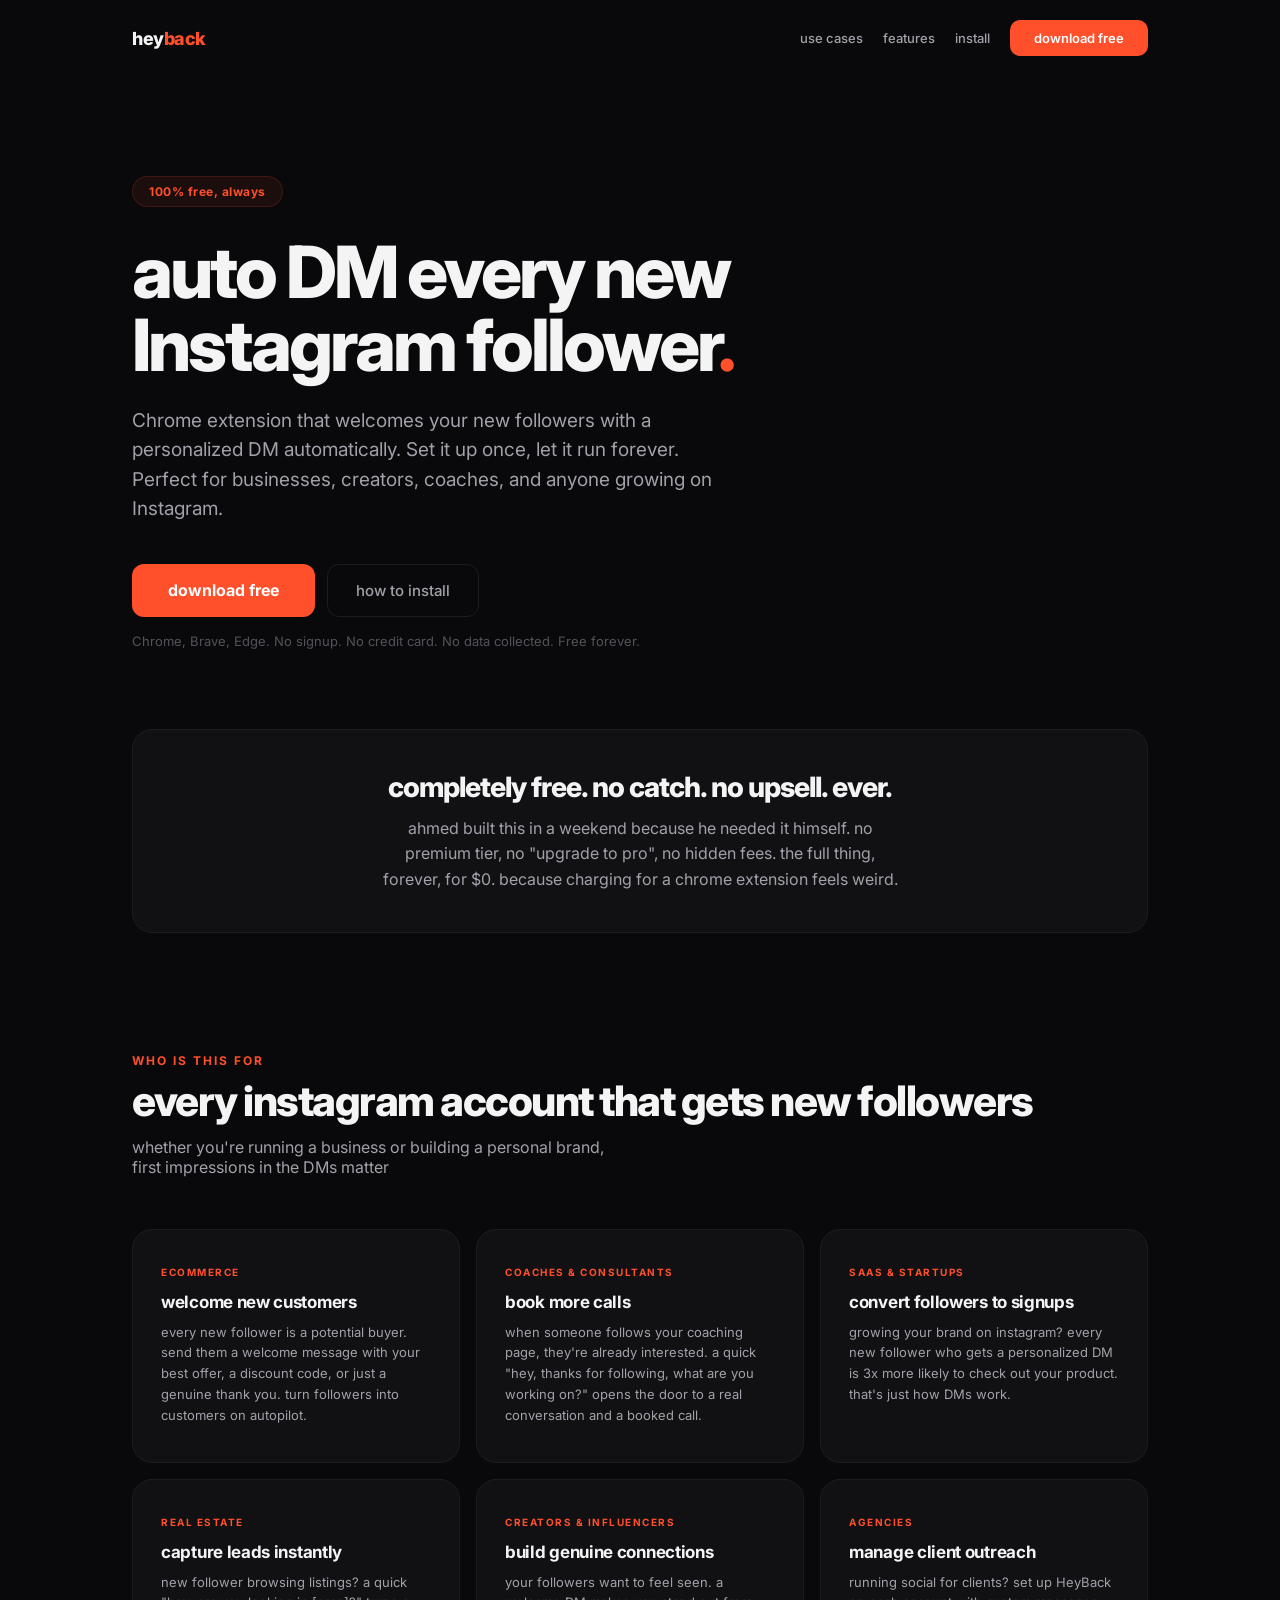
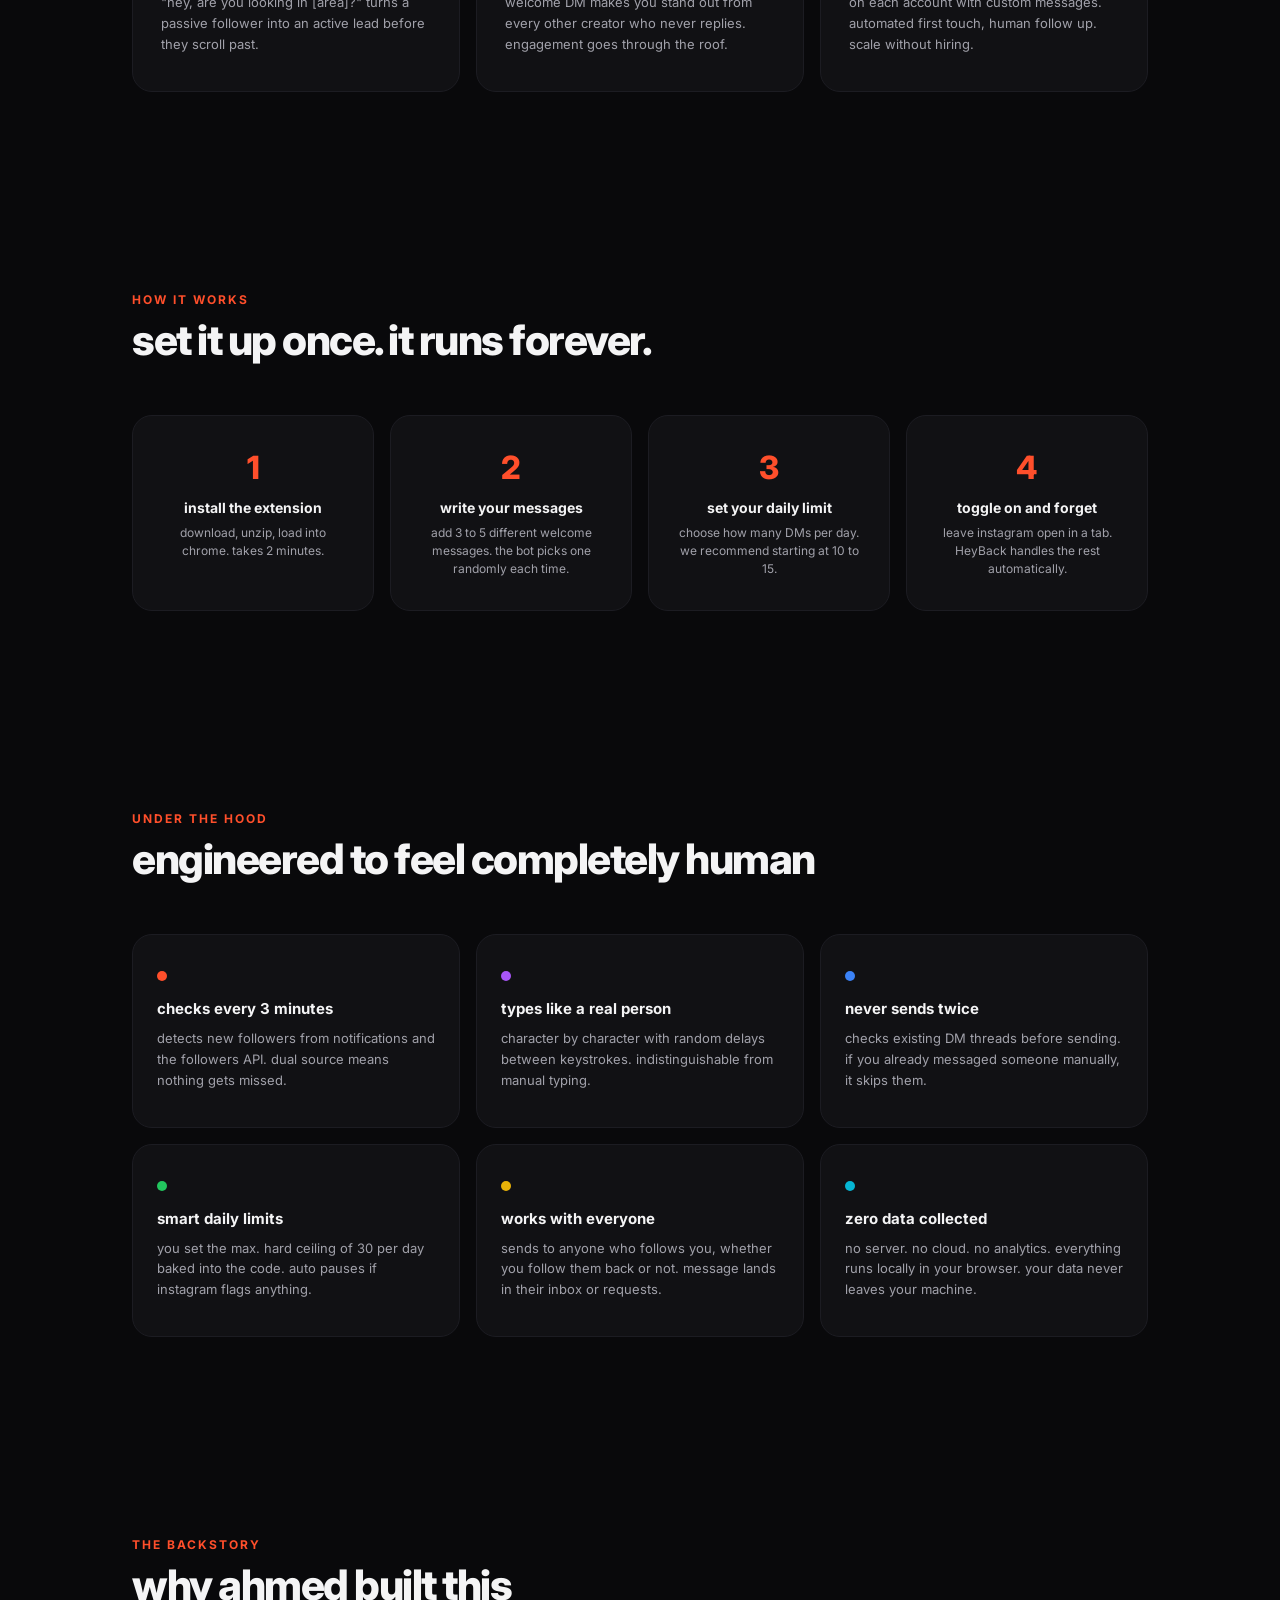
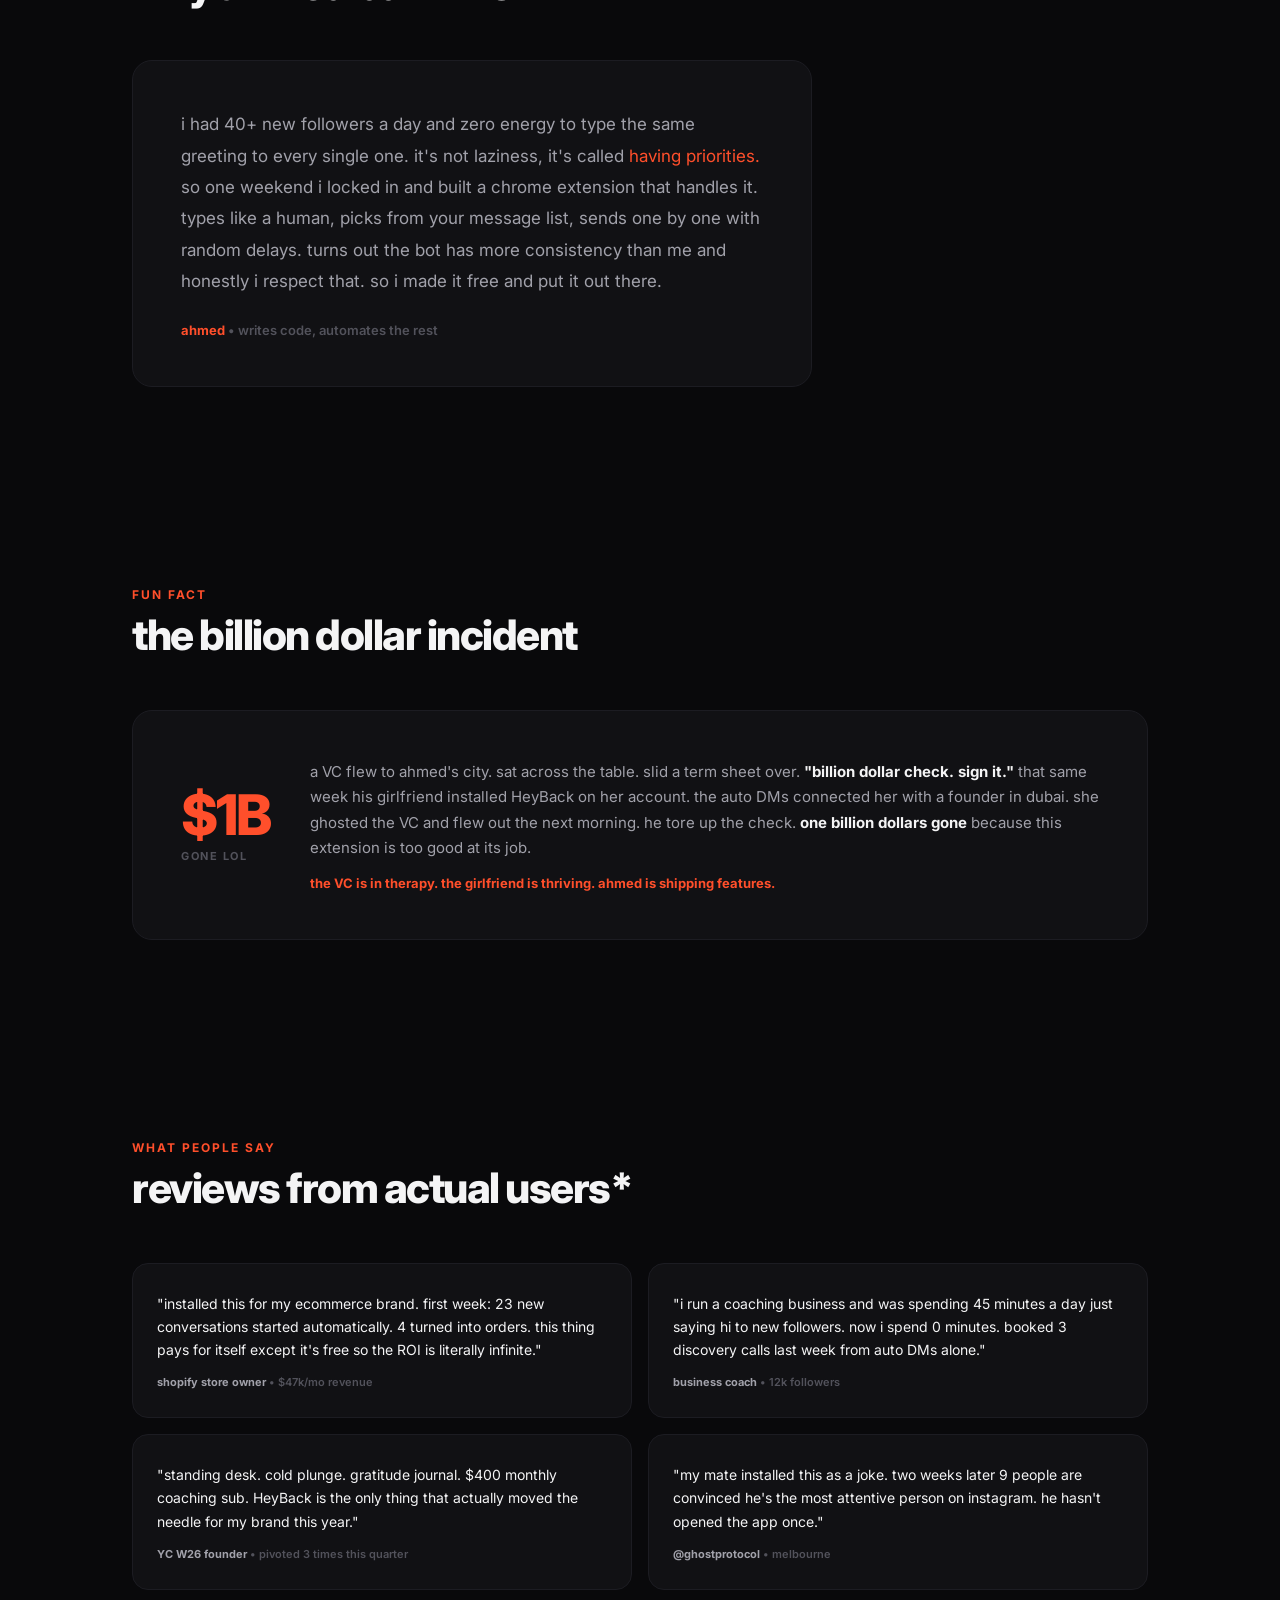
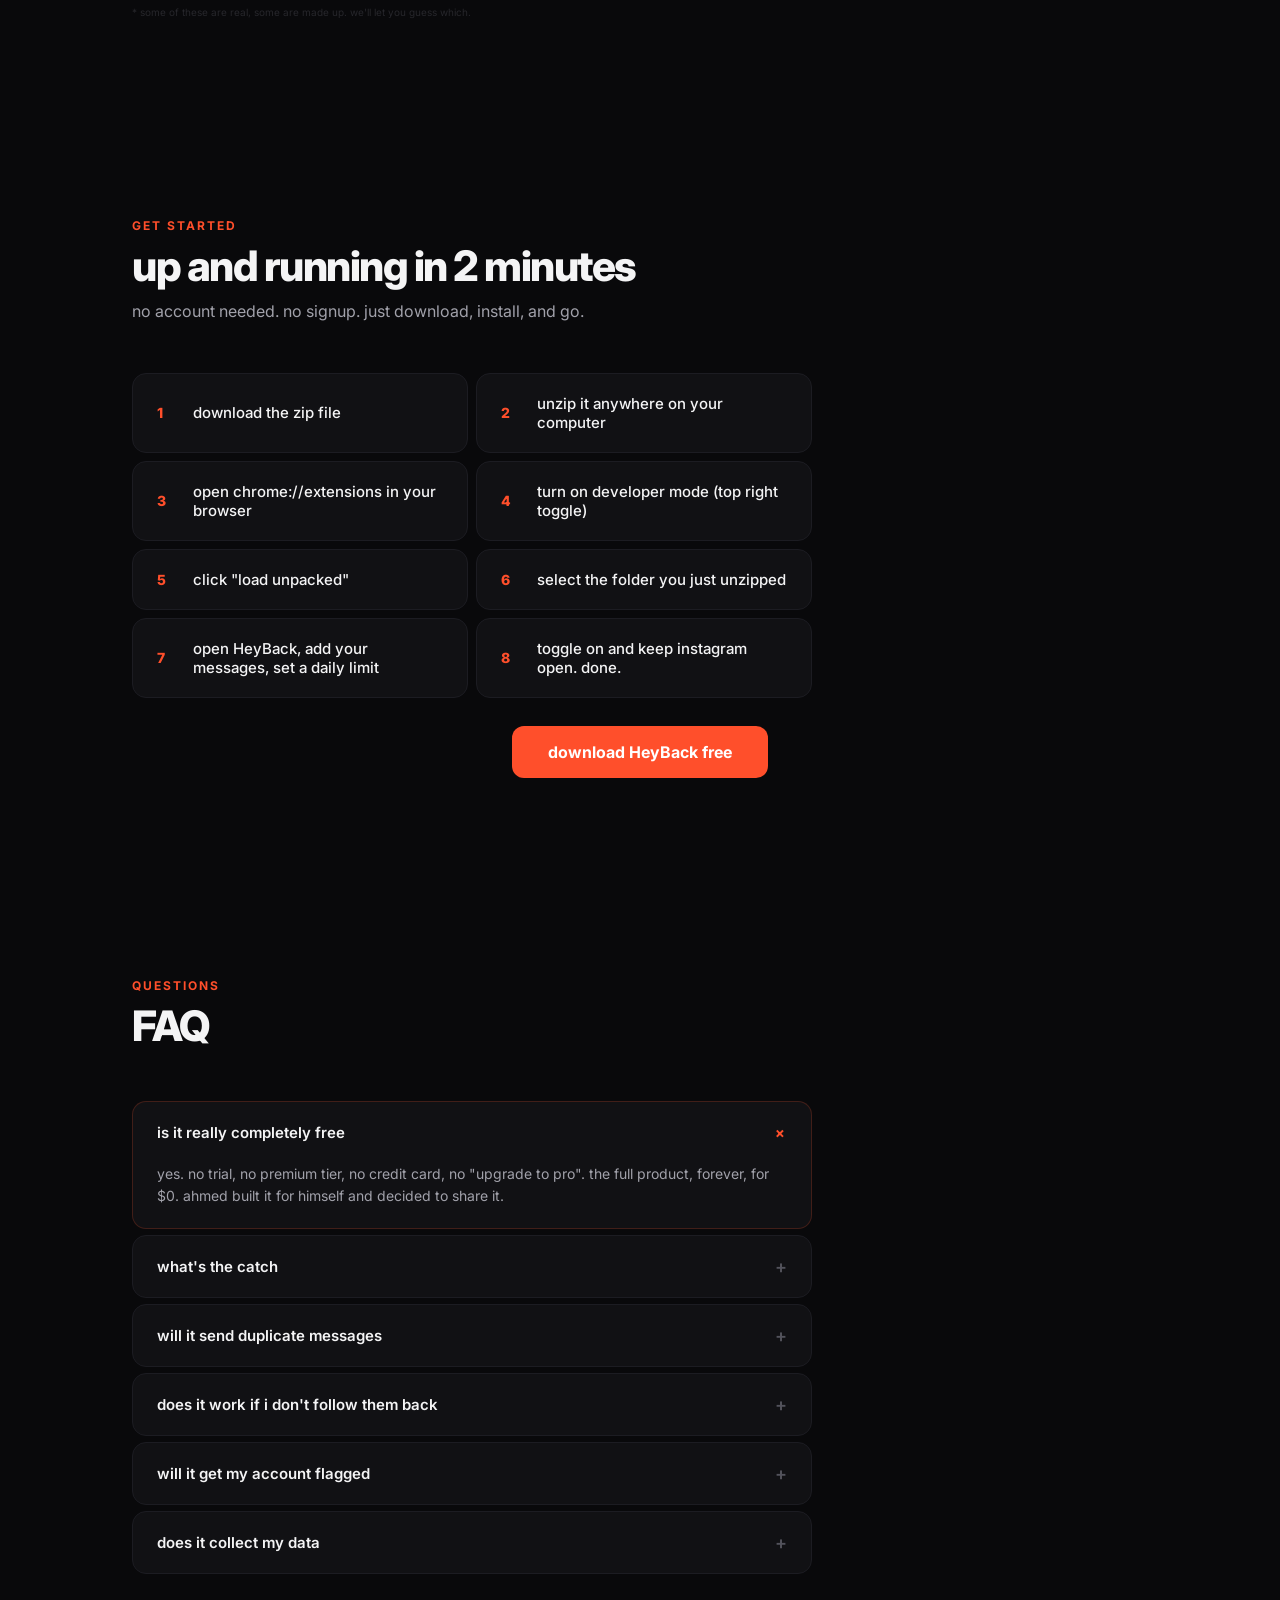
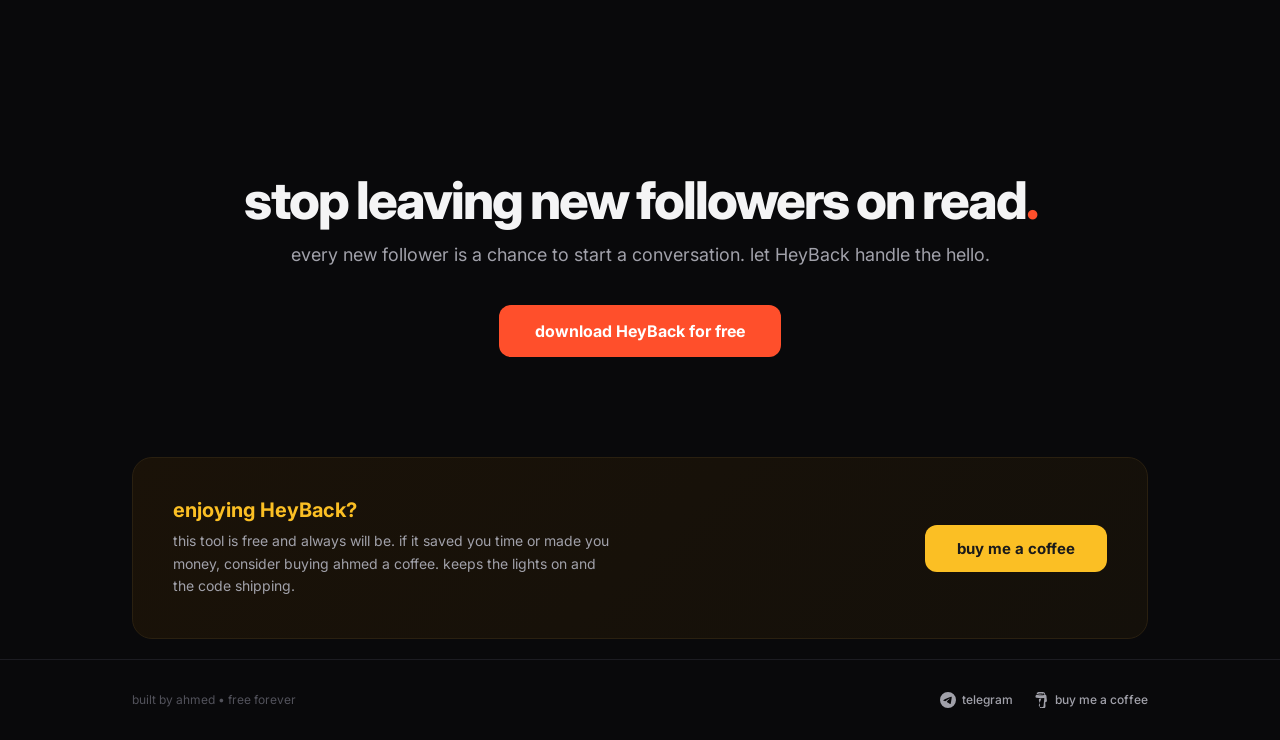
==== commit e9b62711: "landing: prominent coffee card, cleaner install section, download CTA under steps Co-Authored-By: Cl" ====
--- a/docs/index.html
+++ b/docs/index.html
@@ -128,6 +128,13 @@
 .footer-links a:hover{color:var(--text)}
 .footer-links svg{width:16px;height:16px;fill:currentColor}
 
+/* COFFEE CARD */
+.coffee-card{background:linear-gradient(135deg,#1a1208,#14100a);border:1px solid #2a2010;border-radius:20px;padding:40px;display:flex;align-items:center;justify-content:space-between;gap:32px;margin-bottom:20px}
+.coffee-text h3{font-size:20px;font-weight:700;margin-bottom:8px;color:#fbbf24}
+.coffee-text p{font-size:14px;color:var(--sub);max-width:440px;line-height:1.6}
+.coffee-btn{display:inline-flex;align-items:center;gap:8px;background:#fbbf24;color:#1a1a1a;font-size:15px;font-weight:700;padding:14px 32px;border-radius:12px;white-space:nowrap;transition:background .15s,transform .15s}
+.coffee-btn:hover{background:#f59e0b;transform:translateY(-1px)}
+
 /* RESPONSIVE */
 @media(max-width:768px){
   .uses,.feats,.how,.reviews,.steps{grid-template-columns:1fr}
@@ -138,6 +145,8 @@
   section{padding:72px 0}
   .footer-inner{flex-direction:column;gap:16px;text-align:center}
   .how{grid-template-columns:1fr 1fr}
+  .coffee-card{flex-direction:column;text-align:center;padding:32px 24px}
+  .coffee-btn{width:100%;justify-content:center}
 }
 </style>
 </head>
@@ -339,18 +348,22 @@
 <section id="install">
   <div class="sh">
     <div class="ey">get started</div>
-    <h2>install in 2 minutes</h2>
+    <h2>up and running in 2 minutes</h2>
+    <p>no account needed. no signup. just download, install, and go.</p>
   </div>
   <ol class="steps">
-    <li>download the zip</li>
-    <li>unzip it anywhere</li>
-    <li>open chrome://extensions</li>
-    <li>turn on developer mode</li>
-    <li>click load unpacked</li>
-    <li>select the unzipped folder</li>
-    <li>add messages and set daily limit</li>
-    <li>toggle on. go live your life.</li>
+    <li>download the zip file</li>
+    <li>unzip it anywhere on your computer</li>
+    <li>open chrome://extensions in your browser</li>
+    <li>turn on developer mode (top right toggle)</li>
+    <li>click "load unpacked"</li>
+    <li>select the folder you just unzipped</li>
+    <li>open HeyBack, add your messages, set a daily limit</li>
+    <li>toggle on and keep instagram open. done.</li>
   </ol>
+  <div style="text-align:center;margin-top:28px">
+    <a href="downloads/heyback-v1.zip" class="btn-p">download HeyBack free</a>
+  </div>
 </section>
 
 <!-- FAQ -->
@@ -380,18 +393,29 @@
 </section>
 </div>
 
+<!-- SUPPORT -->
+<div class="w">
+<div class="coffee-card">
+  <div class="coffee-text">
+    <h3>enjoying HeyBack?</h3>
+    <p>this tool is free and always will be. if it saved you time or made you money, consider buying ahmed a coffee. keeps the lights on and the code shipping.</p>
+  </div>
+  <a href="https://buymeacoffee.com/zahmed" target="_blank" class="coffee-btn">buy me a coffee</a>
+</div>
+</div>
+
 <!-- FOOTER -->
 <footer>
 <div class="w">
   <div class="footer-inner">
     <div class="footer-left">built by ahmed &bull; free forever</div>
     <div class="footer-links">
-      <a href="https://t.me/ahmedtheeagle" target="_blank">
-        <svg viewBox="0 0 24 24" xmlns="http://www.w3.org/2000/svg"><path d="M11.944 0A12 12 0 1 0 24 12.056A12.013 12.013 0 0 0 11.944 0Zm4.962 7.166c.1-.002.321.023.465.14a.506.506 0 0 1 .171.325c.016.093.036.306.02.472c-.18 1.898-.962 6.502-1.36 8.627c-.168.9-.499 1.201-.82 1.23c-.696.064-1.225-.46-1.9-.902c-1.056-.693-1.653-1.124-2.678-1.8c-1.185-.78-.417-1.21.258-1.91c.177-.184 3.247-2.977 3.307-3.23c.007-.032.014-.15-.056-.212s-.174-.041-.249-.024c-.106.024-1.793 1.14-5.061 3.345c-.48.33-.913.49-1.302.48c-.428-.008-1.252-.241-1.865-.44c-.752-.245-1.349-.374-1.297-.789c.027-.216.325-.437.893-.663c3.498-1.524 5.83-2.529 6.998-3.014c3.332-1.386 4.025-1.627 4.476-1.635Z"/></svg>
+      <a href="https://t.me/azxttq" target="_blank">
+        <svg viewBox="0 0 24 24" xmlns="http://www.w3.org/2000/svg" width="16" height="16" fill="currentColor"><path d="M11.944 0A12 12 0 1 0 24 12.056A12.013 12.013 0 0 0 11.944 0Zm4.962 7.166c.1-.002.321.023.465.14a.506.506 0 0 1 .171.325c.016.093.036.306.02.472c-.18 1.898-.962 6.502-1.36 8.627c-.168.9-.499 1.201-.82 1.23c-.696.064-1.225-.46-1.9-.902c-1.056-.693-1.653-1.124-2.678-1.8c-1.185-.78-.417-1.21.258-1.91c.177-.184 3.247-2.977 3.307-3.23c.007-.032.014-.15-.056-.212s-.174-.041-.249-.024c-.106.024-1.793 1.14-5.061 3.345c-.48.33-.913.49-1.302.48c-.428-.008-1.252-.241-1.865-.44c-.752-.245-1.349-.374-1.297-.789c.027-.216.325-.437.893-.663c3.498-1.524 5.83-2.529 6.998-3.014c3.332-1.386 4.025-1.627 4.476-1.635Z"/></svg>
         telegram
       </a>
-      <a href="https://buymeacoffee.com/ahmedtheeagle" target="_blank">
-        <svg viewBox="0 0 24 24" xmlns="http://www.w3.org/2000/svg"><path d="M20.216 6.415l-.132-.666c-.119-.598-.388-1.163-1.001-1.379-.197-.069-.42-.098-.57-.241-.152-.143-.196-.366-.231-.572-.065-.378-.125-.756-.192-1.133-.057-.325-.102-.69-.25-.987-.195-.4-.597-.634-.996-.788a5.723 5.723 0 00-.626-.194c-1-.263-2.05-.36-3.077-.416a25.834 25.834 0 00-3.7.062c-.915.083-1.88.184-2.75.5-.318.116-.646.256-.888.501-.297.302-.393.77-.177 1.146.154.267.415.456.692.58.36.162.737.284 1.123.366 1.075.238 2.189.331 3.287.37 1.218.05 2.437.01 3.65-.118.299-.033.598-.073.896-.119.352-.054.578-.513.474-.834-.124-.383-.457-.531-.834-.473-.466.074-.96.108-1.382.146-1.177.08-2.358.082-3.536.006a22.228 22.228 0 01-1.157-.107c-.086-.01-.18-.025-.258-.036-.243-.036-.484-.08-.724-.13-.111-.027-.111-.185 0-.212h.005c.277-.06.557-.108.838-.147h.002c.131-.009.263-.032.394-.048a25.076 25.076 0 013.426-.12c.674.019 1.347.067 2.017.144l.228.031c.267.04.533.088.798.145.392.085.895.113 1.07.542.055.137.08.288.111.431l.319 1.484a.237.237 0 01-.199.284h-.003c-.037.006-.075.01-.112.015a36.704 36.704 0 01-4.743.295 37.059 37.059 0 01-4.699-.304c-.14-.017-.293-.042-.417-.06-.326-.048-.649-.108-.973-.161-.393-.065-.768-.032-1.123.161-.29.16-.527.404-.675.701-.154.316-.199.66-.267 1-.069.34-.176.707-.135 1.056.087.753.613 1.365 1.37 1.502a39.69 39.69 0 0011.343.376.483.483 0 01.535.53l-.071.697-1.018 9.907c-.041.41-.047.832-.125 1.237-.122.637-.553 1.028-1.182 1.171-.577.131-1.165.2-1.756.205-.656.004-1.305-.061-1.938-.188-.592-.119-1.22-.3-1.631-.791-.305-.365-.43-.845-.455-1.329-.025-.49.092-1.002.209-1.481L12 11.036V10.5l-.005-.283C11.77 10.023 11.56 10 11.35 10c-.337 0-.674.014-1.008.06-.39.054-.784.145-1.078.424-.39.37-.474.972-.474 1.504 0 .578.136 1.141.303 1.691l1.266 4.194c.12.399.152.818.106 1.229l-.073.594c-.07.576-.14 1.152-.197 1.729-.036.354-.068.714-.023 1.069.082.655.36 1.252.845 1.636.588.468 1.356.611 2.087.673.937.079 1.886.051 2.81-.112.867-.153 1.767-.5 2.281-1.264.388-.578.459-1.287.496-1.971.046-.84-.004-1.68-.082-2.517l-.142-1.503c-.032-.337-.065-.674-.104-1.01l-.068-.592a.504.504 0 01.465-.562c.315-.01.617-.083.9-.208.451-.2.793-.56.985-1.014.19-.45.237-.952.18-1.435l-.19-1.681c-.023-.2-.052-.4-.088-.599z"/></svg>
+      <a href="https://buymeacoffee.com/zahmed" target="_blank">
+        <svg viewBox="0 0 24 24" xmlns="http://www.w3.org/2000/svg" width="16" height="16" fill="currentColor"><path d="M20.216 6.415l-.132-.666c-.119-.598-.388-1.163-1.001-1.379-.197-.069-.42-.098-.57-.241-.152-.143-.196-.366-.231-.572-.065-.378-.125-.756-.192-1.133-.057-.325-.102-.69-.25-.987-.195-.4-.597-.634-.996-.788a5.723 5.723 0 00-.626-.194c-1-.263-2.05-.36-3.077-.416a25.834 25.834 0 00-3.7.062c-.915.083-1.88.184-2.75.5-.318.116-.646.256-.888.501-.297.302-.393.77-.177 1.146.154.267.415.456.692.58.36.162.737.284 1.123.366 1.075.238 2.189.331 3.287.37 1.218.05 2.437.01 3.65-.118.299-.033.598-.073.896-.119.352-.054.578-.513.474-.834-.124-.383-.457-.531-.834-.473-.466.074-.96.108-1.382.146-1.177.08-2.358.082-3.536.006a22.228 22.228 0 01-1.157-.107c-.086-.01-.18-.025-.258-.036-.243-.036-.484-.08-.724-.13-.111-.027-.111-.185 0-.212h.005c.277-.06.557-.108.838-.147h.002c.131-.009.263-.032.394-.048a25.076 25.076 0 013.426-.12c.674.019 1.347.067 2.017.144l.228.031c.267.04.533.088.798.145.392.085.895.113 1.07.542.055.137.08.288.111.431l.319 1.484a.237.237 0 01-.199.284h-.003c-.037.006-.075.01-.112.015a36.704 36.704 0 01-4.743.295 37.059 37.059 0 01-4.699-.304c-.14-.017-.293-.042-.417-.06-.326-.048-.649-.108-.973-.161-.393-.065-.768-.032-1.123.161-.29.16-.527.404-.675.701-.154.316-.199.66-.267 1-.069.34-.176.707-.135 1.056.087.753.613 1.365 1.37 1.502a39.69 39.69 0 0011.343.376.483.483 0 01.535.53l-.071.697-1.018 9.907c-.041.41-.047.832-.125 1.237-.122.637-.553 1.028-1.182 1.171-.577.131-1.165.2-1.756.205-.656.004-1.305-.061-1.938-.188-.592-.119-1.22-.3-1.631-.791-.305-.365-.43-.845-.455-1.329-.025-.49.092-1.002.209-1.481L12 11.036V10.5l-.005-.283C11.77 10.023 11.56 10 11.35 10c-.337 0-.674.014-1.008.06-.39.054-.784.145-1.078.424-.39.37-.474.972-.474 1.504 0 .578.136 1.141.303 1.691l1.266 4.194c.12.399.152.818.106 1.229l-.073.594c-.07.576-.14 1.152-.197 1.729-.036.354-.068.714-.023 1.069.082.655.36 1.252.845 1.636.588.468 1.356.611 2.087.673.937.079 1.886.051 2.81-.112.867-.153 1.767-.5 2.281-1.264.388-.578.459-1.287.496-1.971.046-.84-.004-1.68-.082-2.517l-.142-1.503c-.032-.337-.065-.674-.104-1.01l-.068-.592a.504.504 0 01.465-.562c.315-.01.617-.083.9-.208.451-.2.793-.56.985-1.014.19-.45.237-.952.18-1.435l-.19-1.681c-.023-.2-.052-.4-.088-.599z"/></svg>
         buy me a coffee
       </a>
     </div>
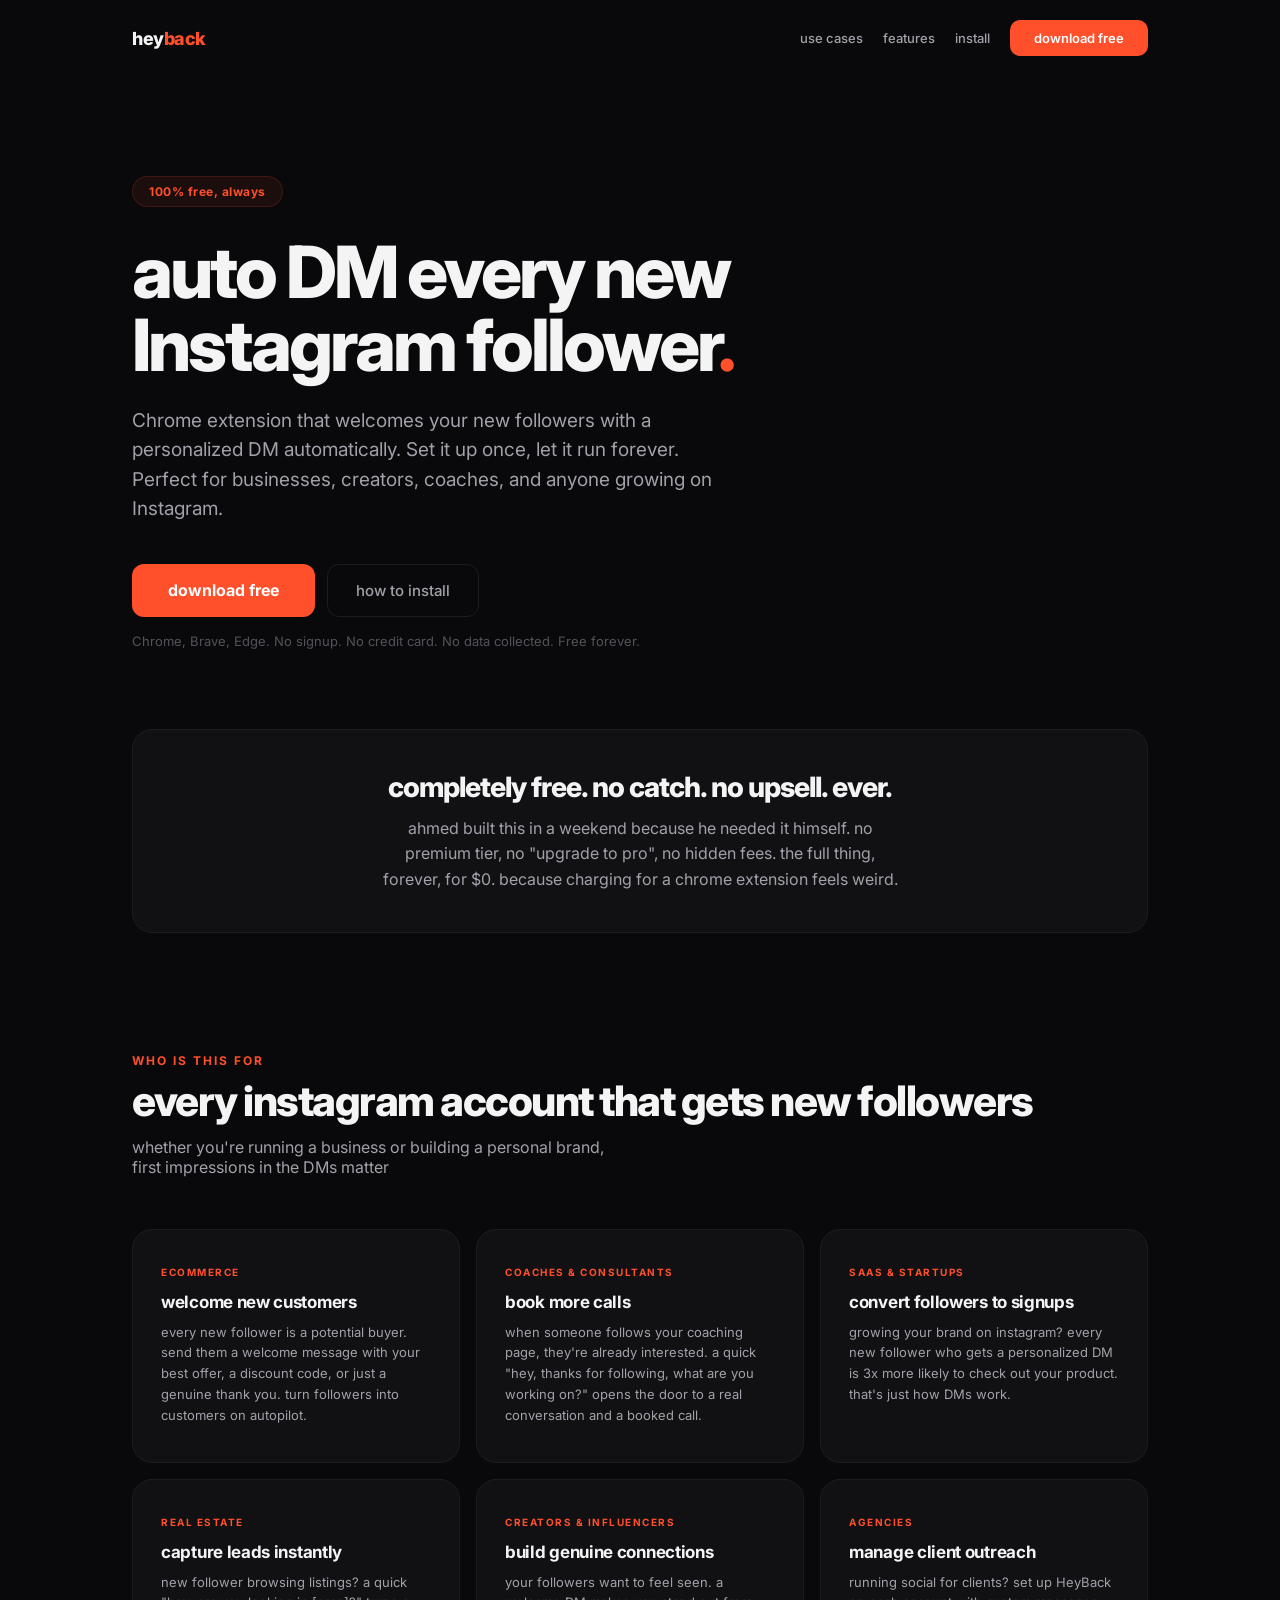
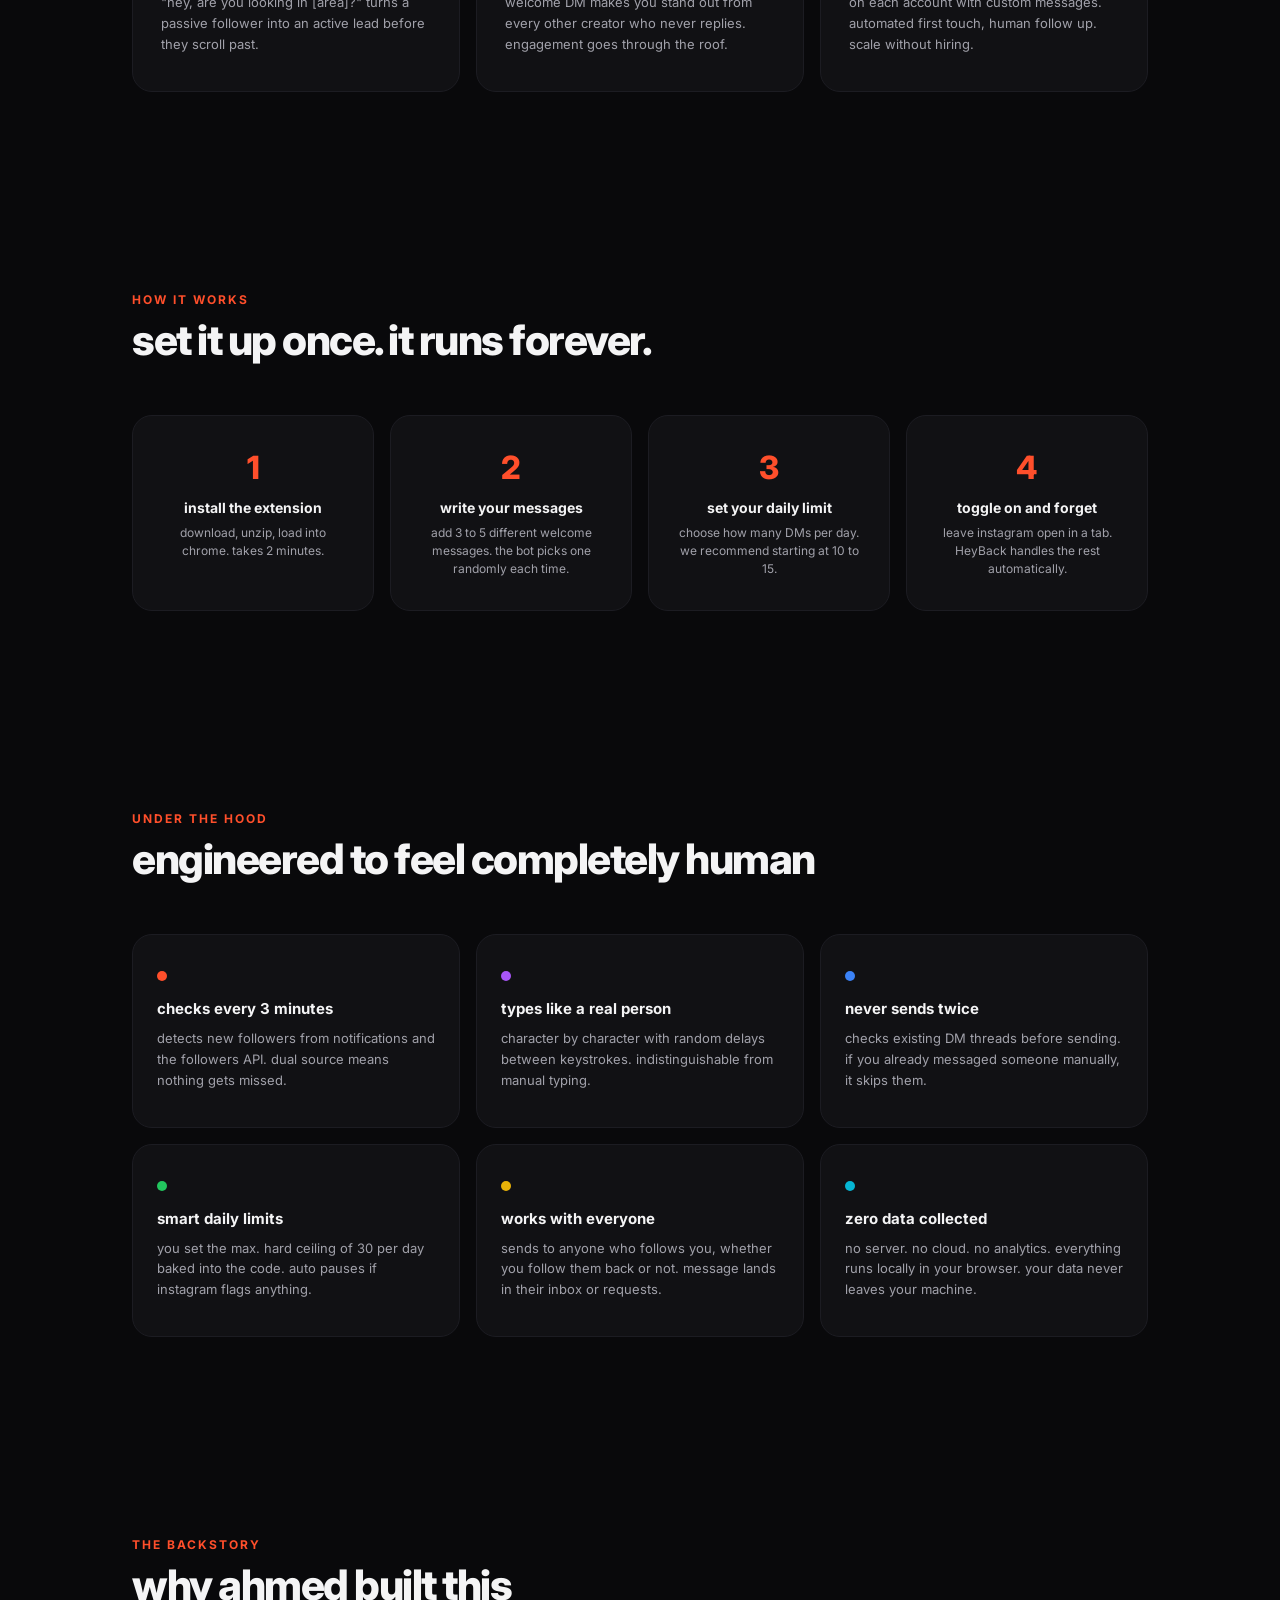
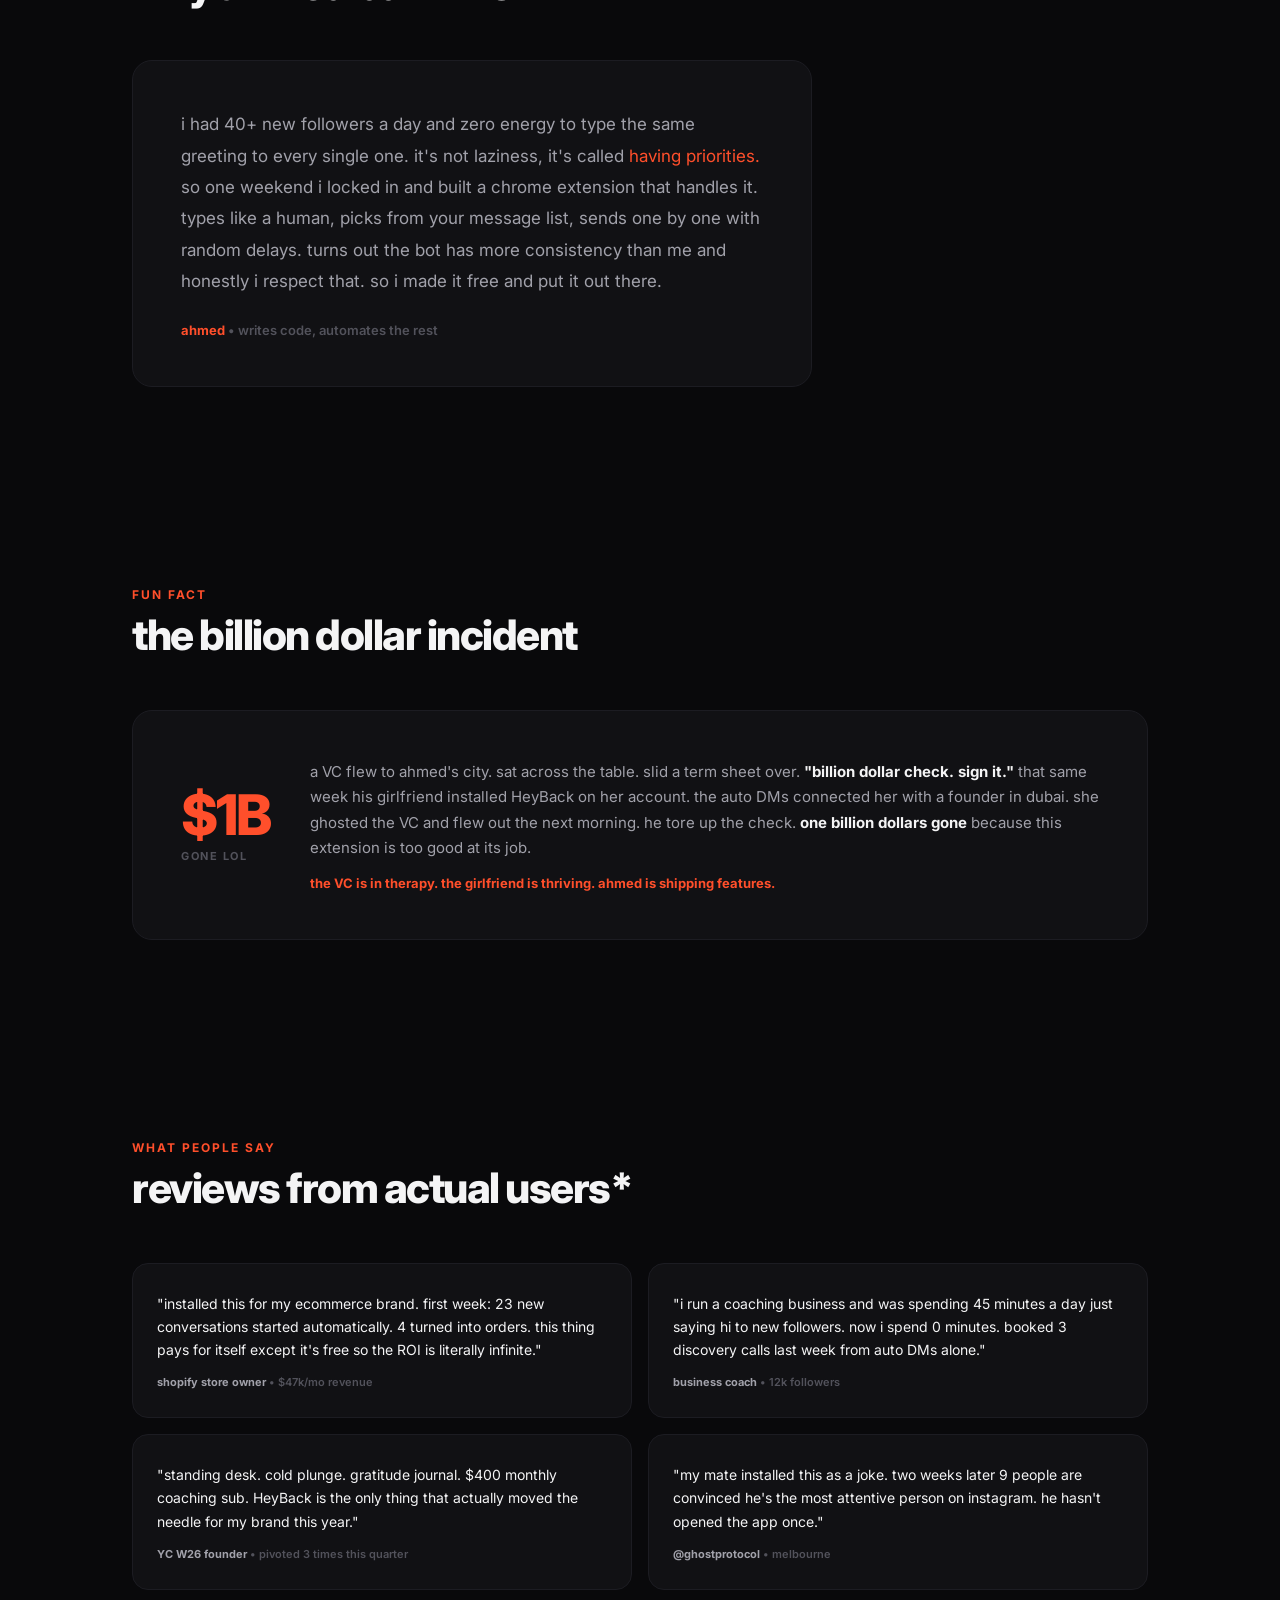
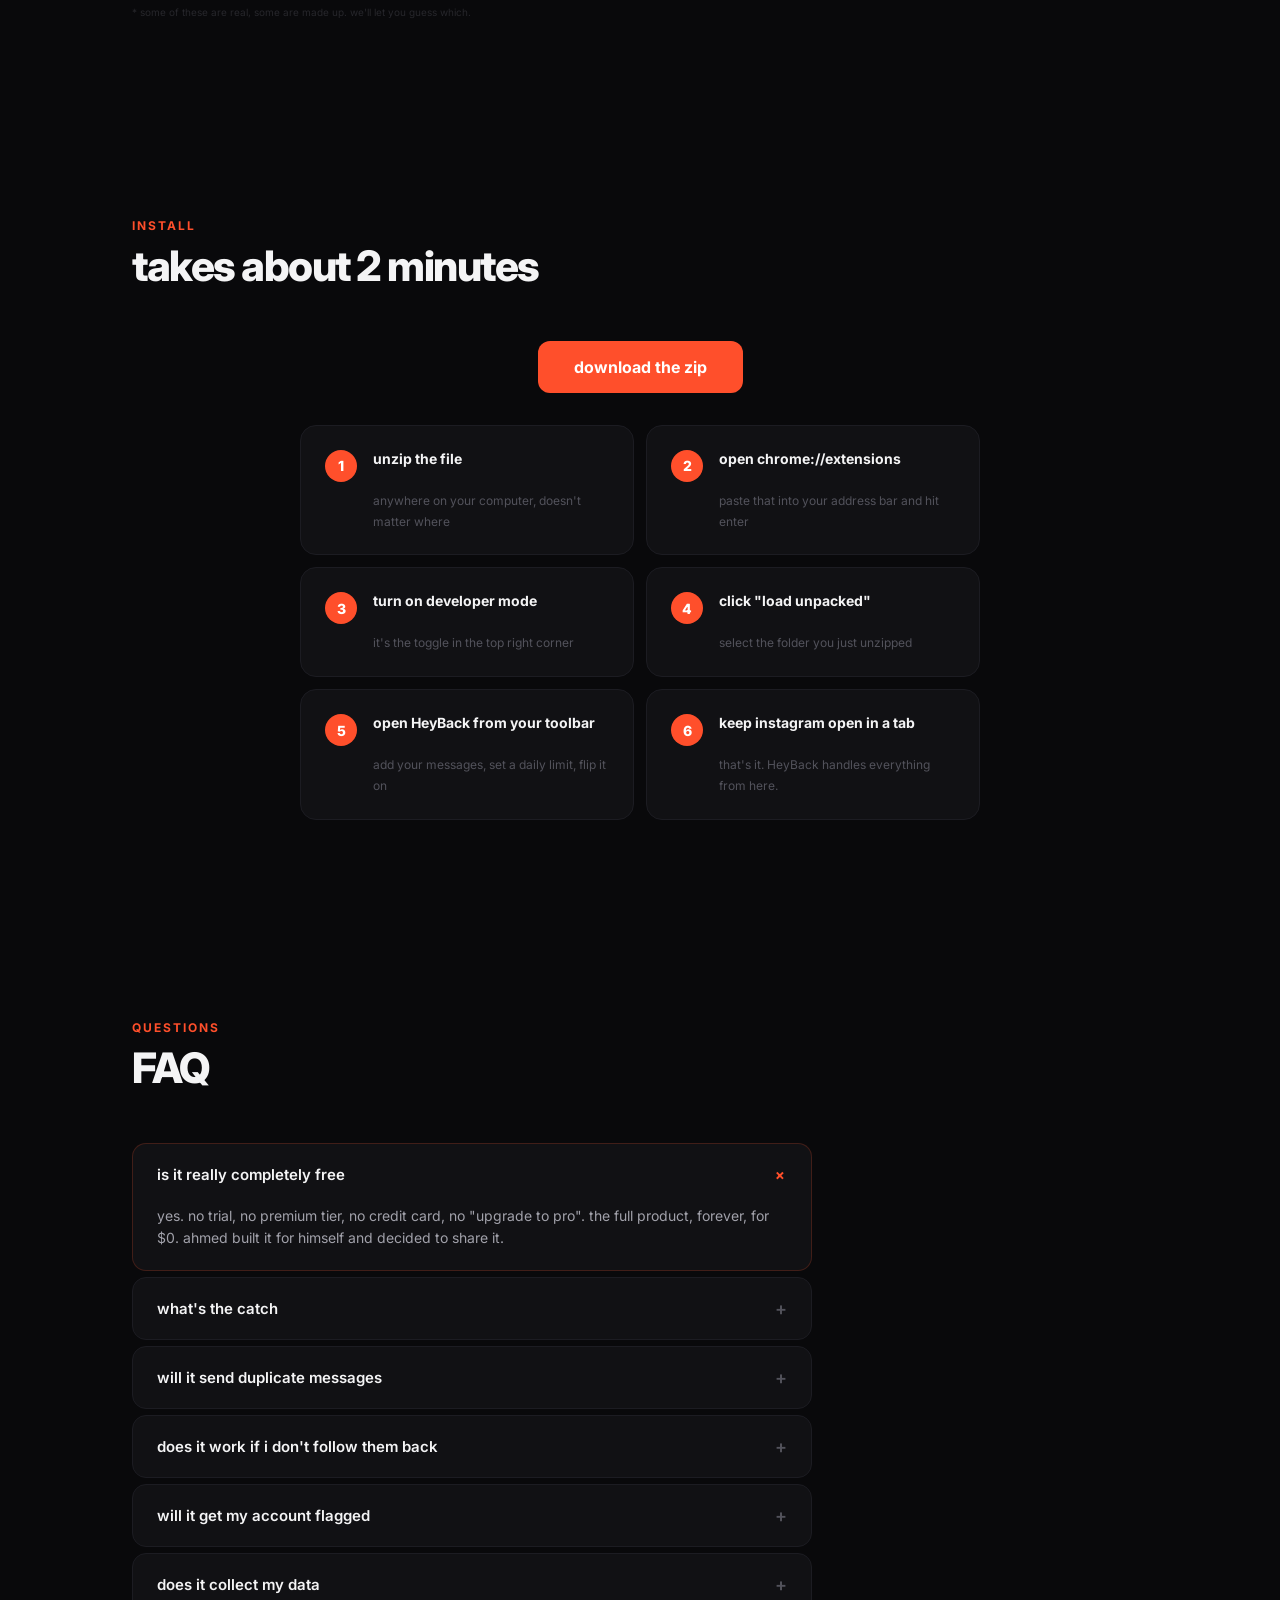
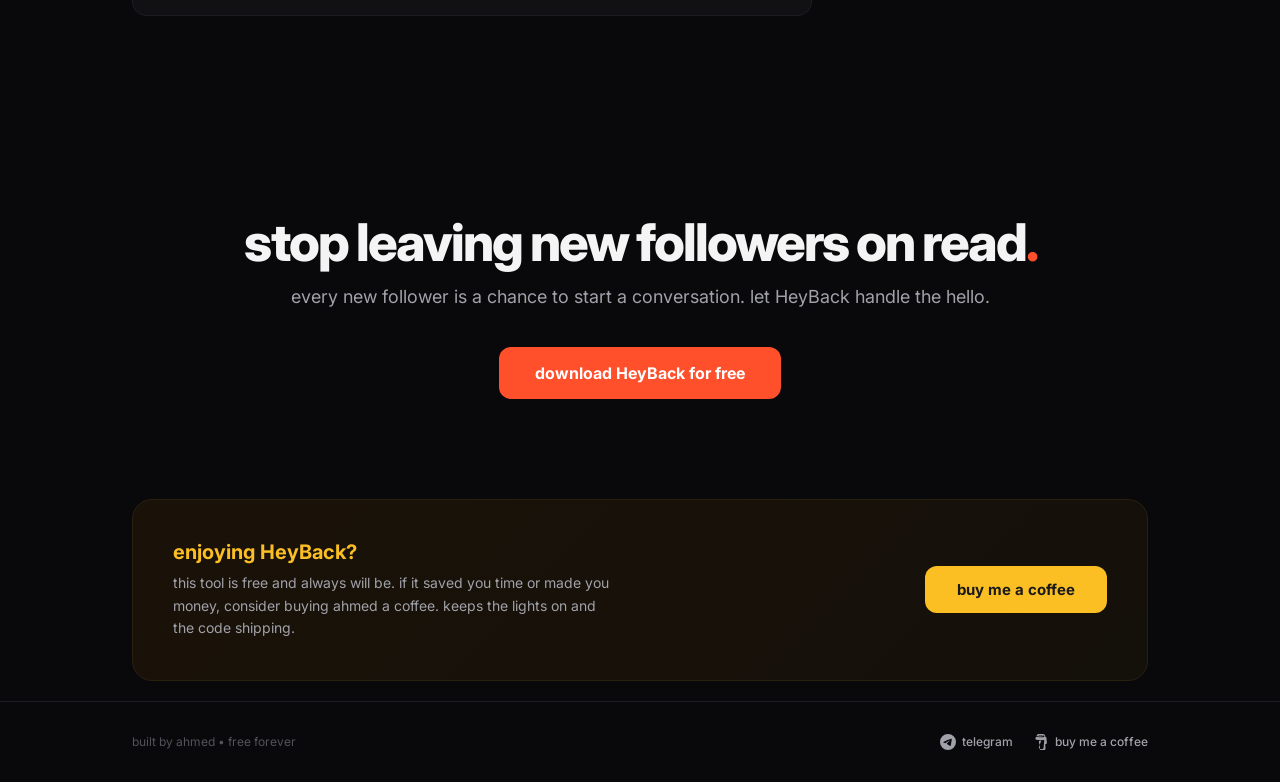
==== commit c83b3c1c: "install section: download button first, 6 clean steps with descriptions, 2 column grid Co-Authored-B" ====
--- a/docs/index.html
+++ b/docs/index.html
@@ -99,9 +99,11 @@
 .rv-note{font-size:10px;color:var(--mute);opacity:.4;margin-top:16px}
 
 /* INSTALL */
-.steps{list-style:none;counter-reset:s;display:grid;grid-template-columns:1fr 1fr;gap:8px;max-width:680px}
-.steps li{counter-increment:s;font-size:15px;font-weight:500;padding:20px 24px;background:var(--card);border:1px solid var(--border);border-radius:14px;display:flex;align-items:center;gap:16px}
-.steps li::before{content:counter(s);font-weight:800;font-size:14px;color:var(--accent);min-width:20px}
+.install-grid{display:grid;grid-template-columns:1fr 1fr;gap:12px;max-width:680px;margin:0 auto}
+.install-step{background:var(--card);border:1px solid var(--border);border-radius:16px;padding:24px;display:flex;gap:16px;align-items:flex-start}
+.install-num{background:var(--accent);color:#fff;min-width:32px;height:32px;border-radius:50%;display:flex;align-items:center;justify-content:center;font-size:14px;font-weight:800;flex-shrink:0}
+.install-step b{font-size:14px;font-weight:700;display:block;margin-bottom:2px}
+.install-step span{font-size:12px;color:var(--mute);line-height:1.4}
 
 /* FAQ */
 .faq{display:flex;flex-direction:column;gap:6px;max-width:680px}
@@ -145,6 +147,7 @@
   section{padding:72px 0}
   .footer-inner{flex-direction:column;gap:16px;text-align:center}
   .how{grid-template-columns:1fr 1fr}
+  .install-grid{grid-template-columns:1fr}
   .coffee-card{flex-direction:column;text-align:center;padding:32px 24px}
   .coffee-btn{width:100%;justify-content:center}
 }
@@ -347,22 +350,19 @@
 <!-- INSTALL -->
 <section id="install">
   <div class="sh">
-    <div class="ey">get started</div>
-    <h2>up and running in 2 minutes</h2>
-    <p>no account needed. no signup. just download, install, and go.</p>
-  </div>
-  <ol class="steps">
-    <li>download the zip file</li>
-    <li>unzip it anywhere on your computer</li>
-    <li>open chrome://extensions in your browser</li>
-    <li>turn on developer mode (top right toggle)</li>
-    <li>click "load unpacked"</li>
-    <li>select the folder you just unzipped</li>
-    <li>open HeyBack, add your messages, set a daily limit</li>
-    <li>toggle on and keep instagram open. done.</li>
-  </ol>
-  <div style="text-align:center;margin-top:28px">
-    <a href="downloads/heyback-v1.zip" class="btn-p">download HeyBack free</a>
+    <div class="ey">install</div>
+    <h2>takes about 2 minutes</h2>
+  </div>
+  <div style="text-align:center;margin-bottom:32px">
+    <a href="downloads/heyback-v1.zip" class="btn-p">download the zip</a>
+  </div>
+  <div class="install-grid">
+    <div class="install-step"><div class="install-num">1</div><div><b>unzip the file</b><br><span>anywhere on your computer, doesn't matter where</span></div></div>
+    <div class="install-step"><div class="install-num">2</div><div><b>open chrome://extensions</b><br><span>paste that into your address bar and hit enter</span></div></div>
+    <div class="install-step"><div class="install-num">3</div><div><b>turn on developer mode</b><br><span>it's the toggle in the top right corner</span></div></div>
+    <div class="install-step"><div class="install-num">4</div><div><b>click "load unpacked"</b><br><span>select the folder you just unzipped</span></div></div>
+    <div class="install-step"><div class="install-num">5</div><div><b>open HeyBack from your toolbar</b><br><span>add your messages, set a daily limit, flip it on</span></div></div>
+    <div class="install-step"><div class="install-num">6</div><div><b>keep instagram open in a tab</b><br><span>that's it. HeyBack handles everything from here.</span></div></div>
   </div>
 </section>
 
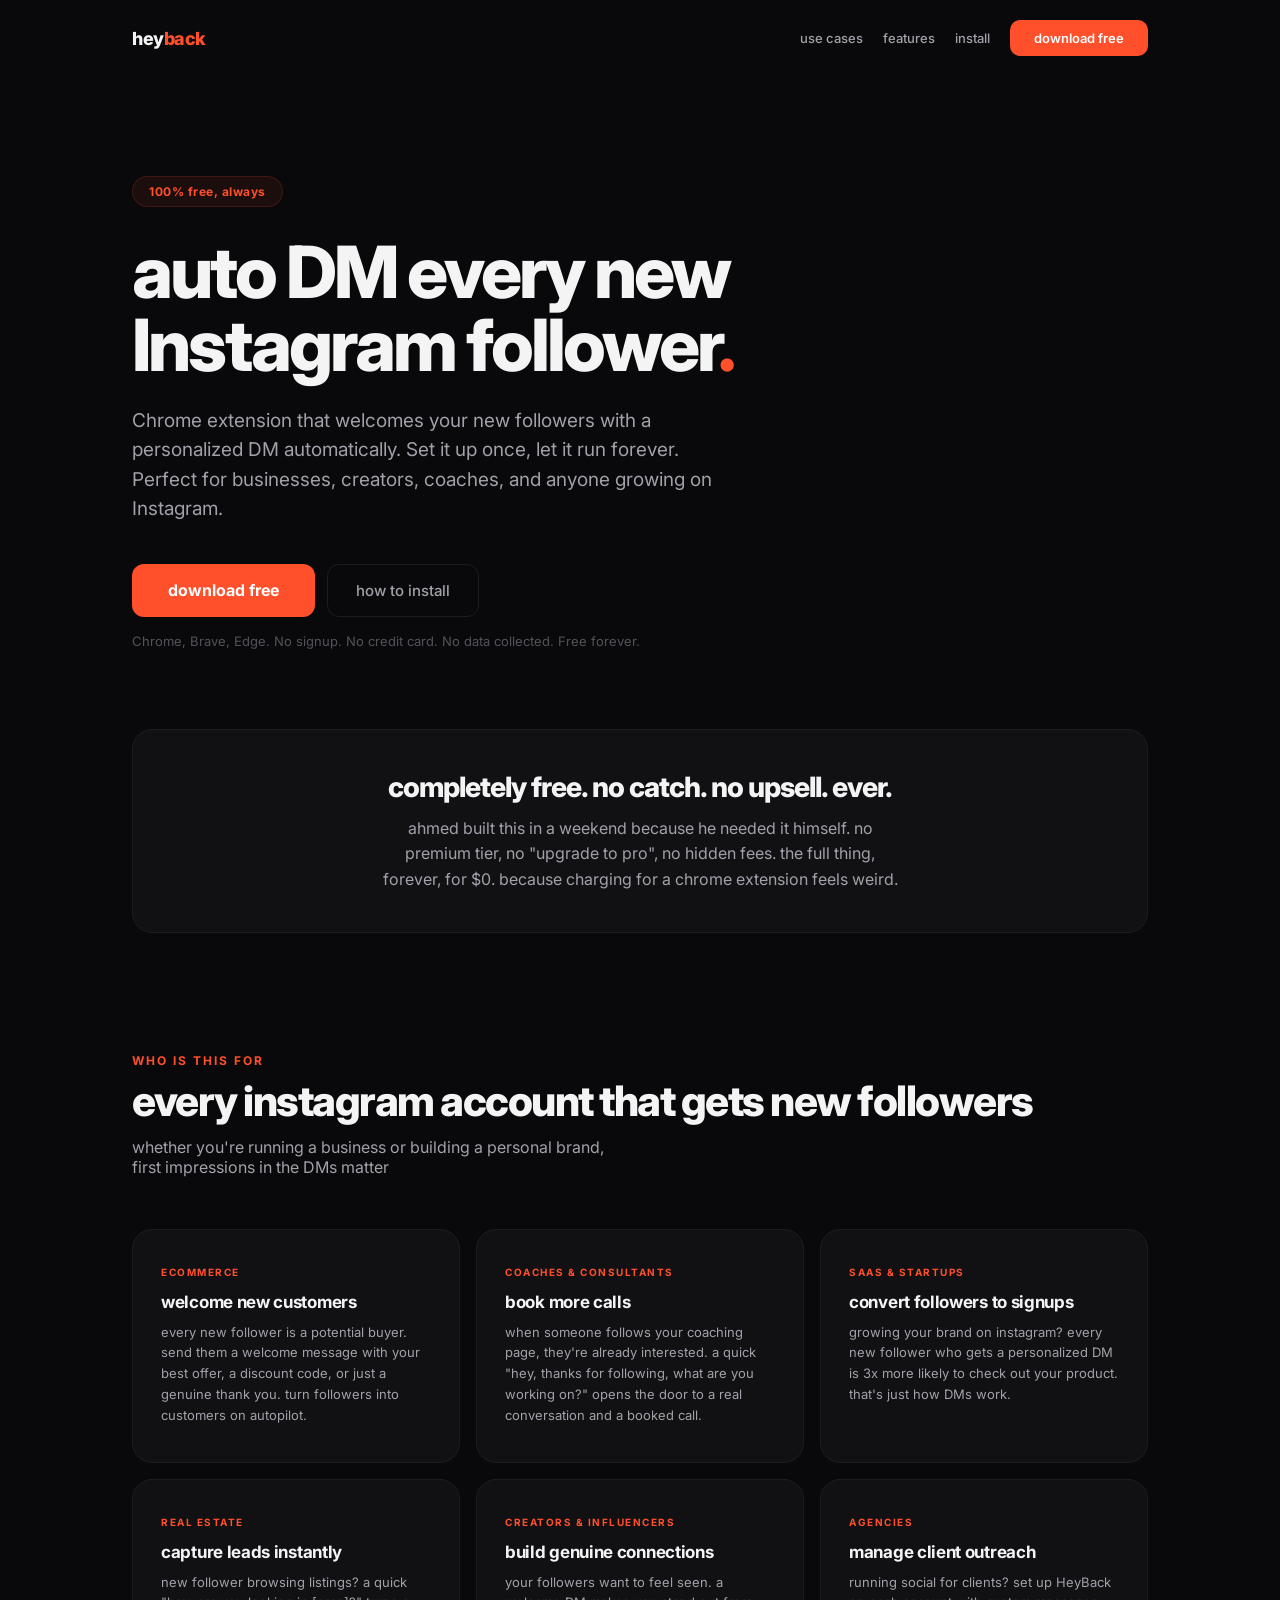
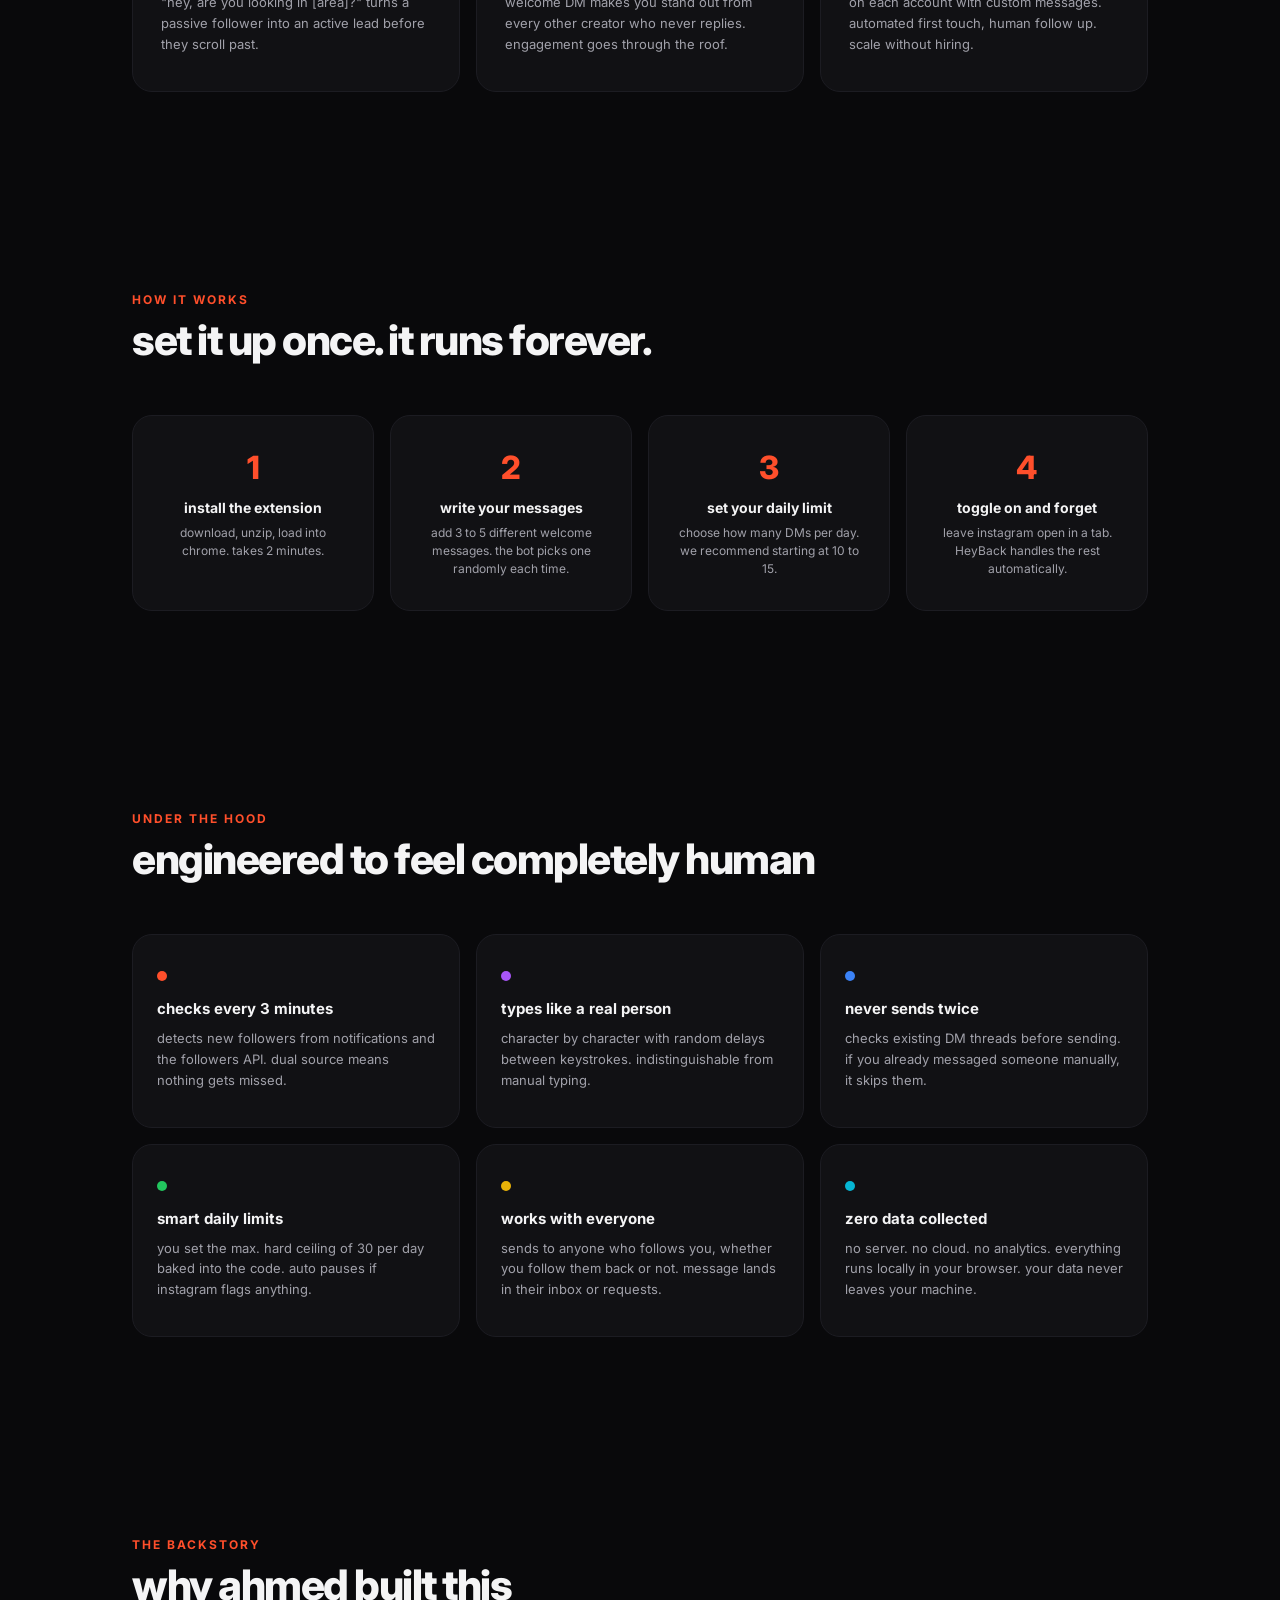
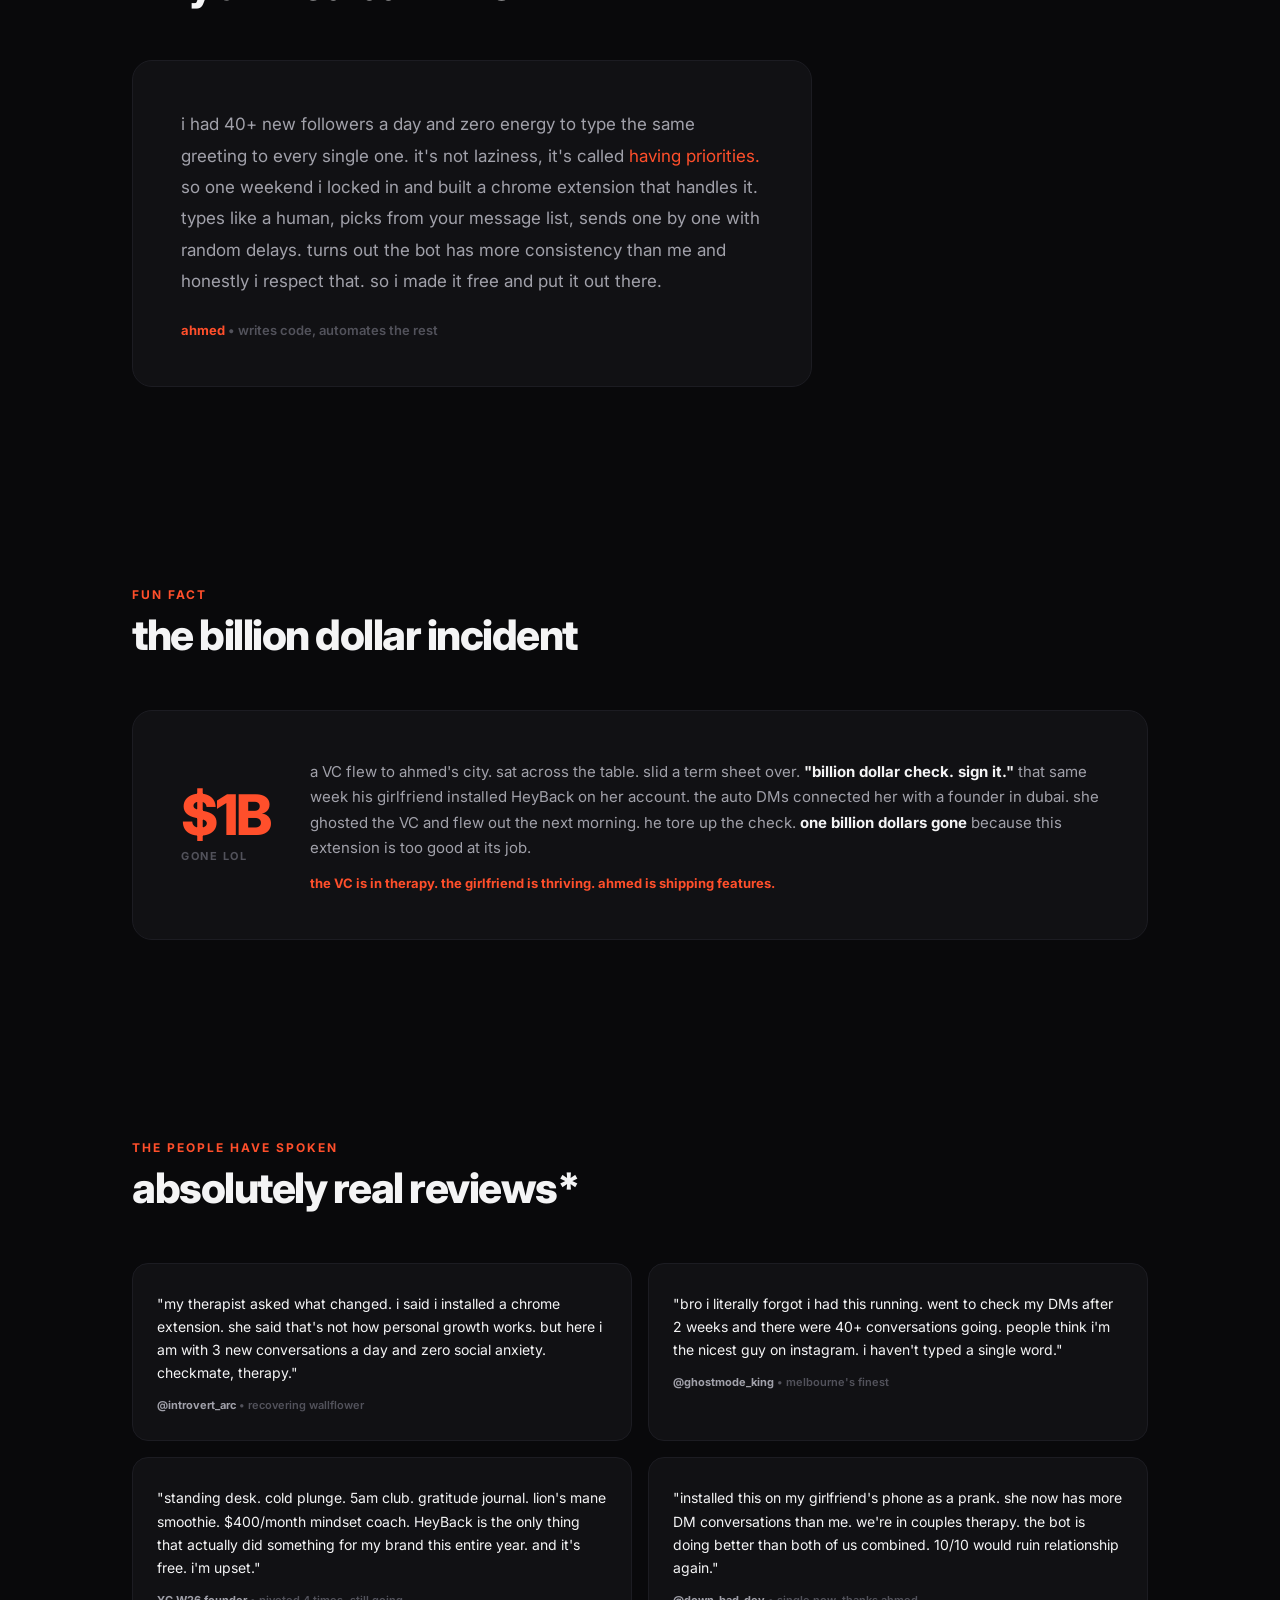
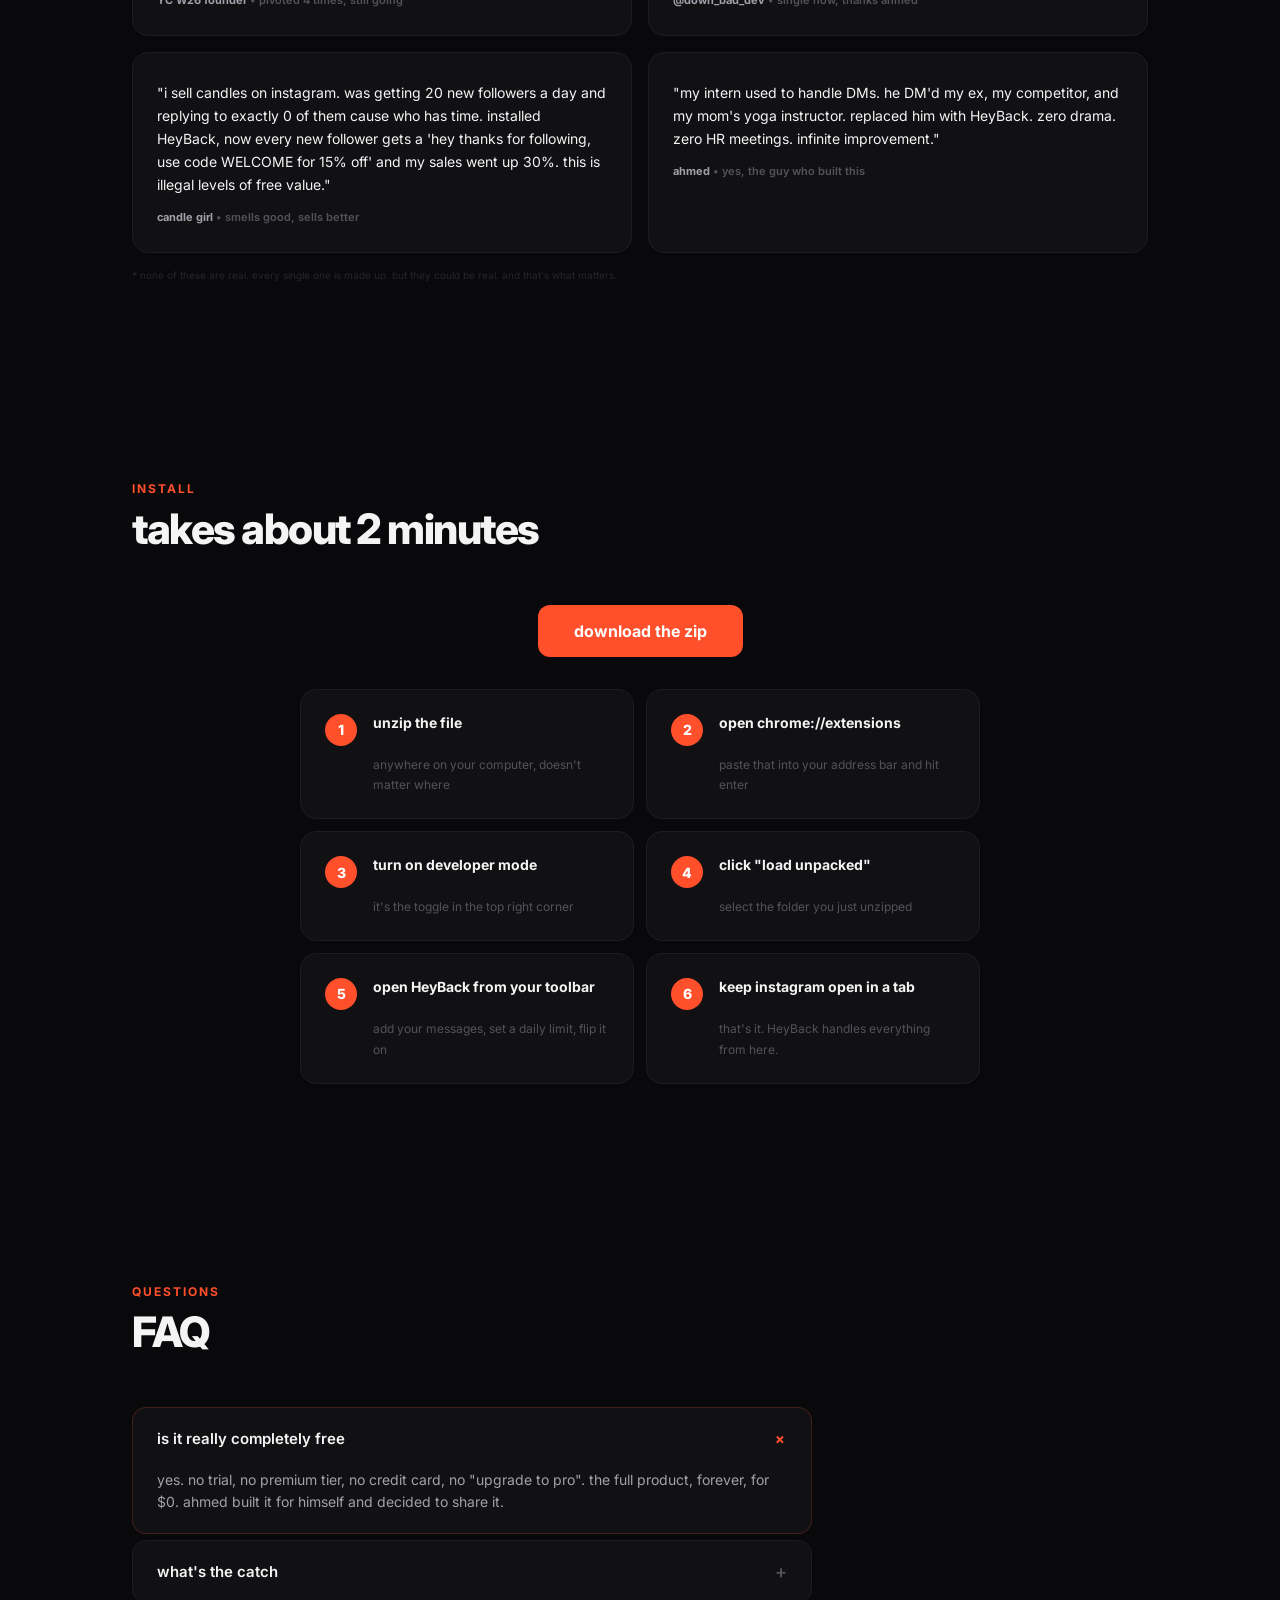
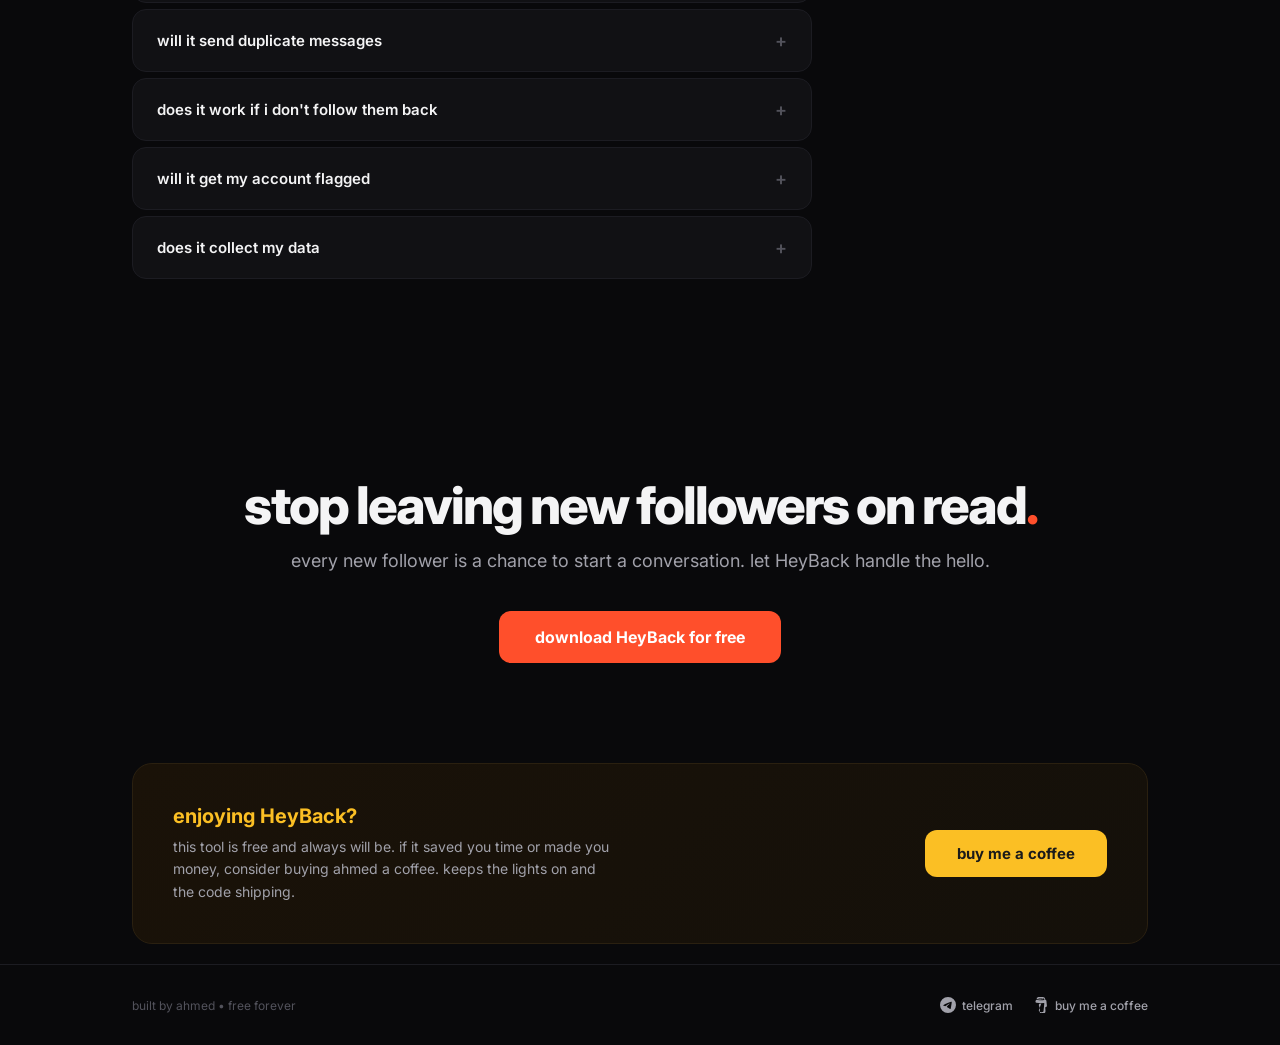
==== commit db1a7f10: "reviews: full savage genz rewrite, 6 unhinged reviews, zero corporate energy Co-Authored-By: Claude " ====
--- a/docs/index.html
+++ b/docs/index.html
@@ -335,16 +335,18 @@
 <!-- REVIEWS -->
 <section>
   <div class="sh">
-    <div class="ey">what people say</div>
-    <h2>reviews from actual users*</h2>
+    <div class="ey">the people have spoken</div>
+    <h2>absolutely real reviews*</h2>
   </div>
   <div class="reviews">
-    <div class="rv"><div class="qt">"installed this for my ecommerce brand. first week: 23 new conversations started automatically. 4 turned into orders. this thing pays for itself except it's free so the ROI is literally infinite."</div><div class="who"><b>shopify store owner</b> &bull; $47k/mo revenue</div></div>
-    <div class="rv"><div class="qt">"i run a coaching business and was spending 45 minutes a day just saying hi to new followers. now i spend 0 minutes. booked 3 discovery calls last week from auto DMs alone."</div><div class="who"><b>business coach</b> &bull; 12k followers</div></div>
-    <div class="rv"><div class="qt">"standing desk. cold plunge. gratitude journal. $400 monthly coaching sub. HeyBack is the only thing that actually moved the needle for my brand this year."</div><div class="who"><b>YC W26 founder</b> &bull; pivoted 3 times this quarter</div></div>
-    <div class="rv"><div class="qt">"my mate installed this as a joke. two weeks later 9 people are convinced he's the most attentive person on instagram. he hasn't opened the app once."</div><div class="who"><b>@ghostprotocol</b> &bull; melbourne</div></div>
-  </div>
-  <p class="rv-note">* some of these are real, some are made up. we'll let you guess which.</p>
+    <div class="rv"><div class="qt">"my therapist asked what changed. i said i installed a chrome extension. she said that's not how personal growth works. but here i am with 3 new conversations a day and zero social anxiety. checkmate, therapy."</div><div class="who"><b>@introvert_arc</b> &bull; recovering wallflower</div></div>
+    <div class="rv"><div class="qt">"bro i literally forgot i had this running. went to check my DMs after 2 weeks and there were 40+ conversations going. people think i'm the nicest guy on instagram. i haven't typed a single word."</div><div class="who"><b>@ghostmode_king</b> &bull; melbourne's finest</div></div>
+    <div class="rv"><div class="qt">"standing desk. cold plunge. 5am club. gratitude journal. lion's mane smoothie. $400/month mindset coach. HeyBack is the only thing that actually did something for my brand this entire year. and it's free. i'm upset."</div><div class="who"><b>YC W26 founder</b> &bull; pivoted 4 times, still going</div></div>
+    <div class="rv"><div class="qt">"installed this on my girlfriend's phone as a prank. she now has more DM conversations than me. we're in couples therapy. the bot is doing better than both of us combined. 10/10 would ruin relationship again."</div><div class="who"><b>@down_bad_dev</b> &bull; single now, thanks ahmed</div></div>
+    <div class="rv"><div class="qt">"i sell candles on instagram. was getting 20 new followers a day and replying to exactly 0 of them cause who has time. installed HeyBack, now every new follower gets a 'hey thanks for following, use code WELCOME for 15% off' and my sales went up 30%. this is illegal levels of free value."</div><div class="who"><b>candle girl</b> &bull; smells good, sells better</div></div>
+    <div class="rv"><div class="qt">"my intern used to handle DMs. he DM'd my ex, my competitor, and my mom's yoga instructor. replaced him with HeyBack. zero drama. zero HR meetings. infinite improvement."</div><div class="who"><b>ahmed</b> &bull; yes, the guy who built this</div></div>
+  </div>
+  <p class="rv-note">* none of these are real. every single one is made up. but they could be real. and that's what matters.</p>
 </section>
 
 <!-- INSTALL -->
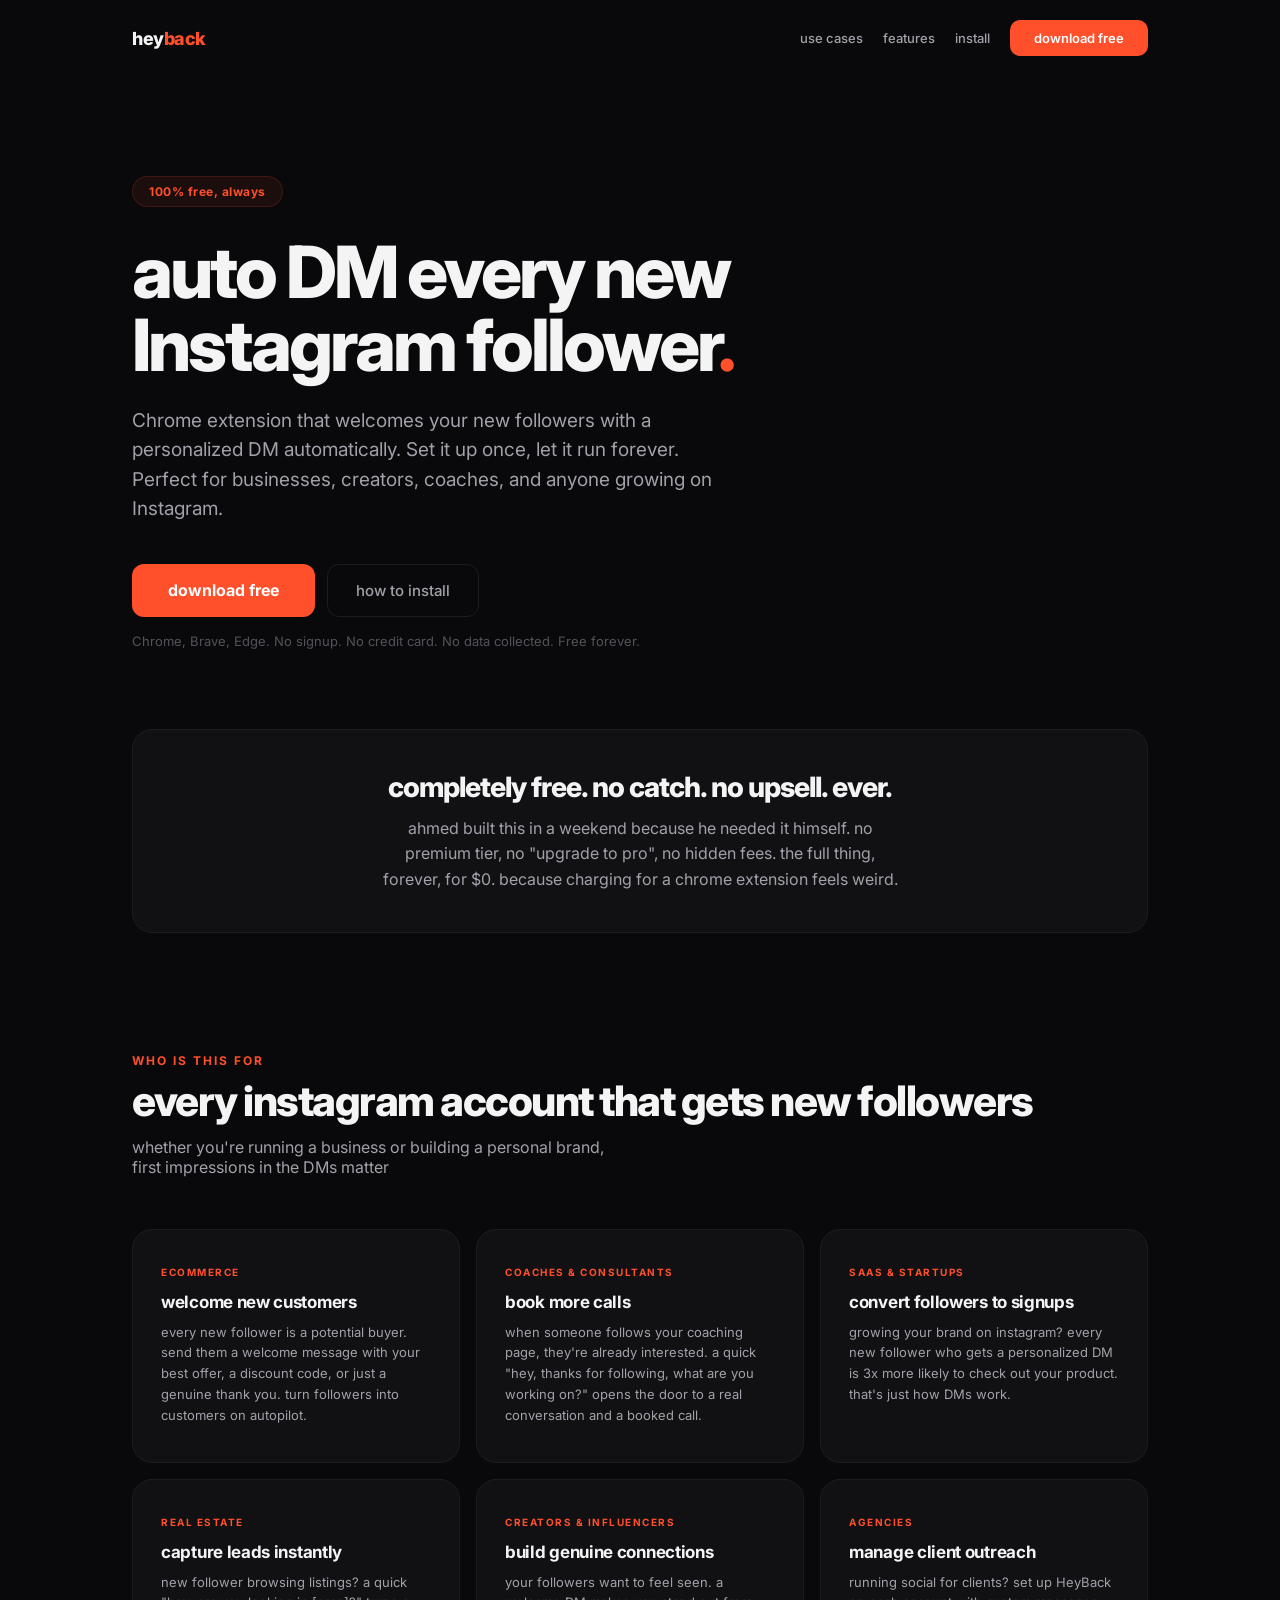
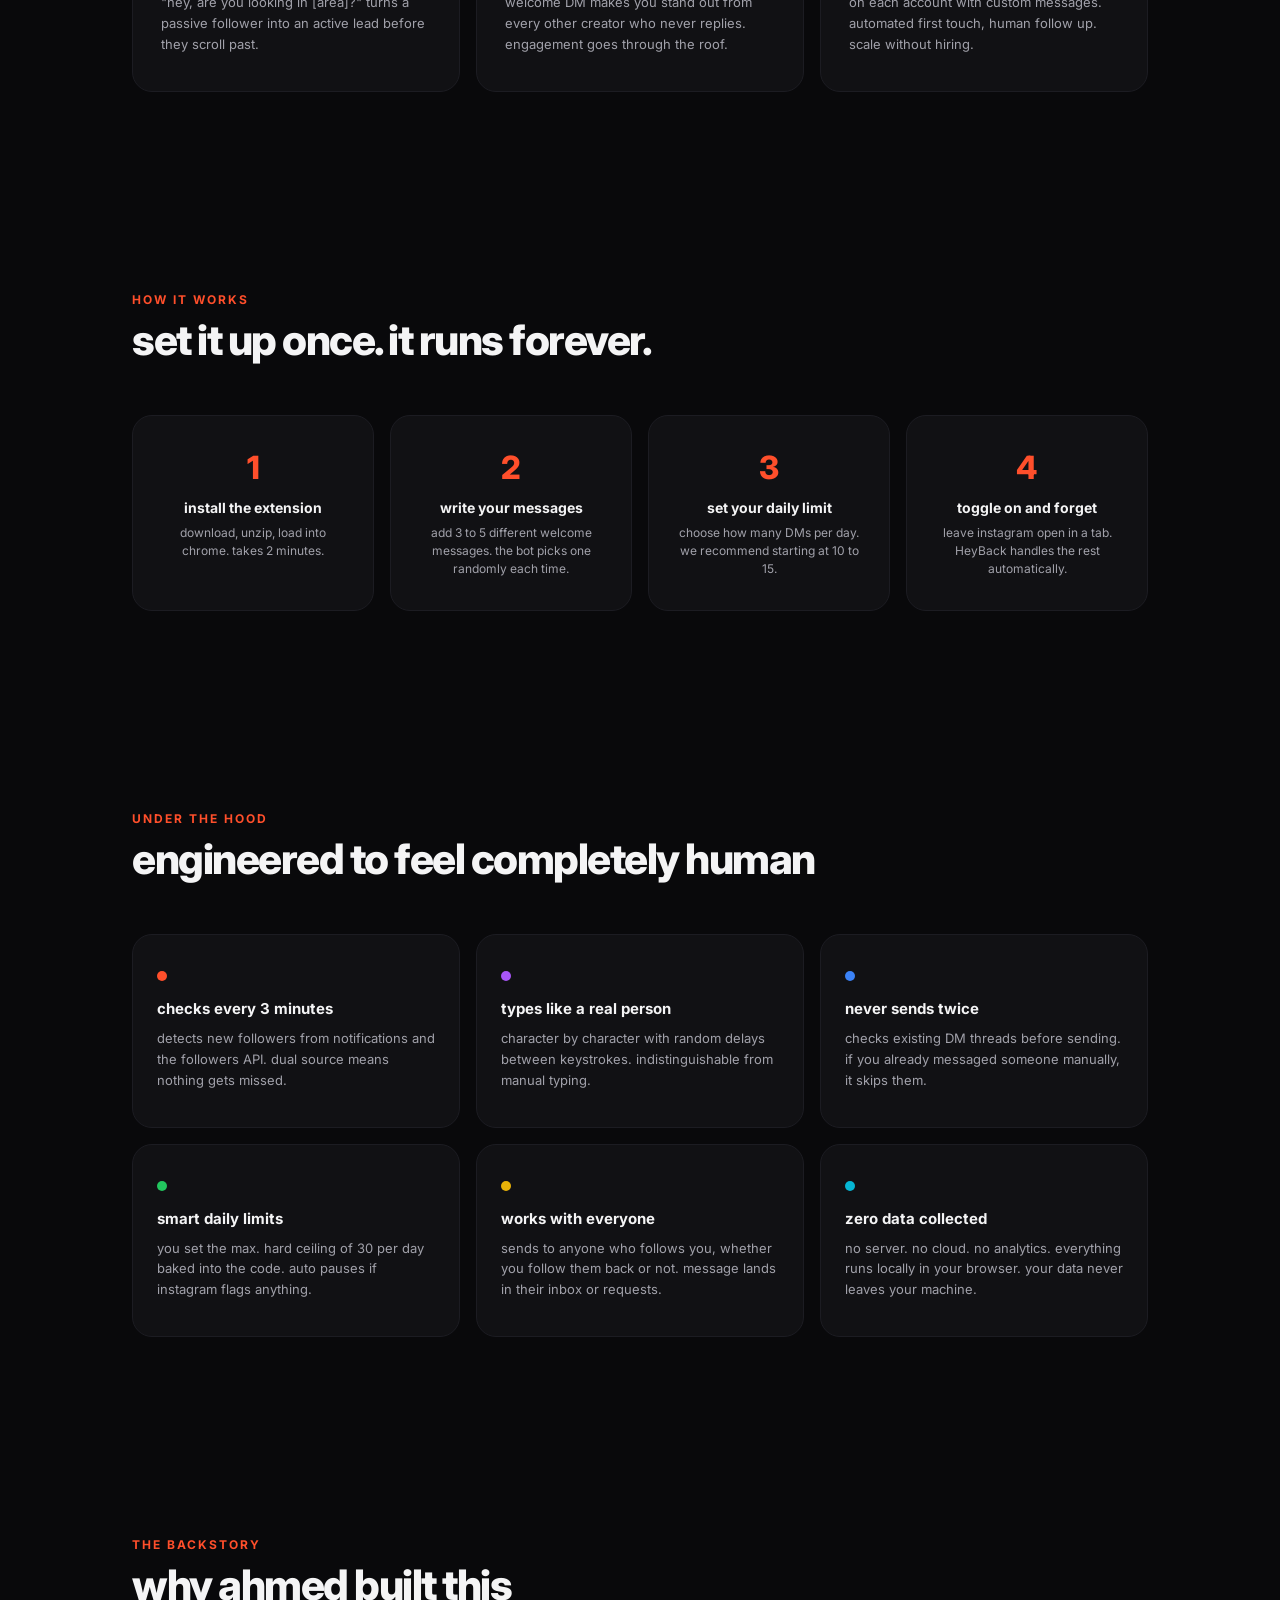
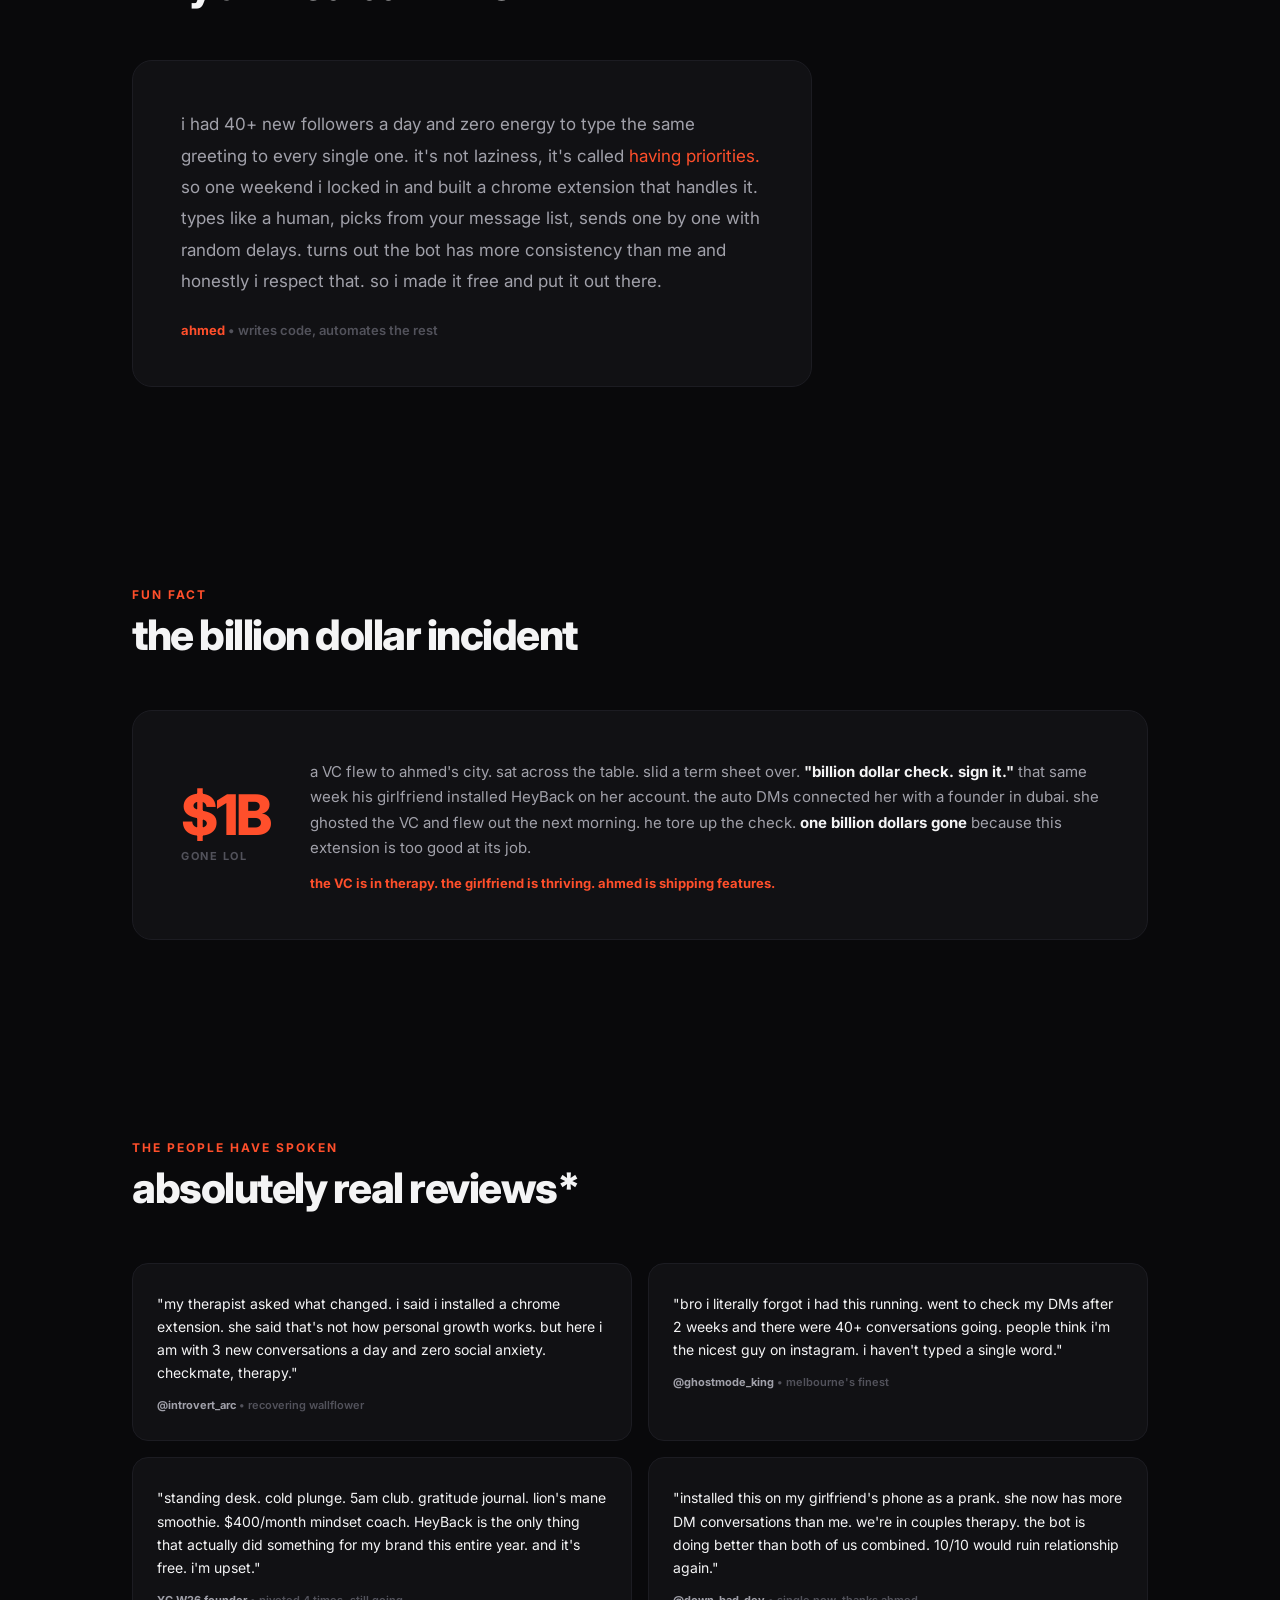
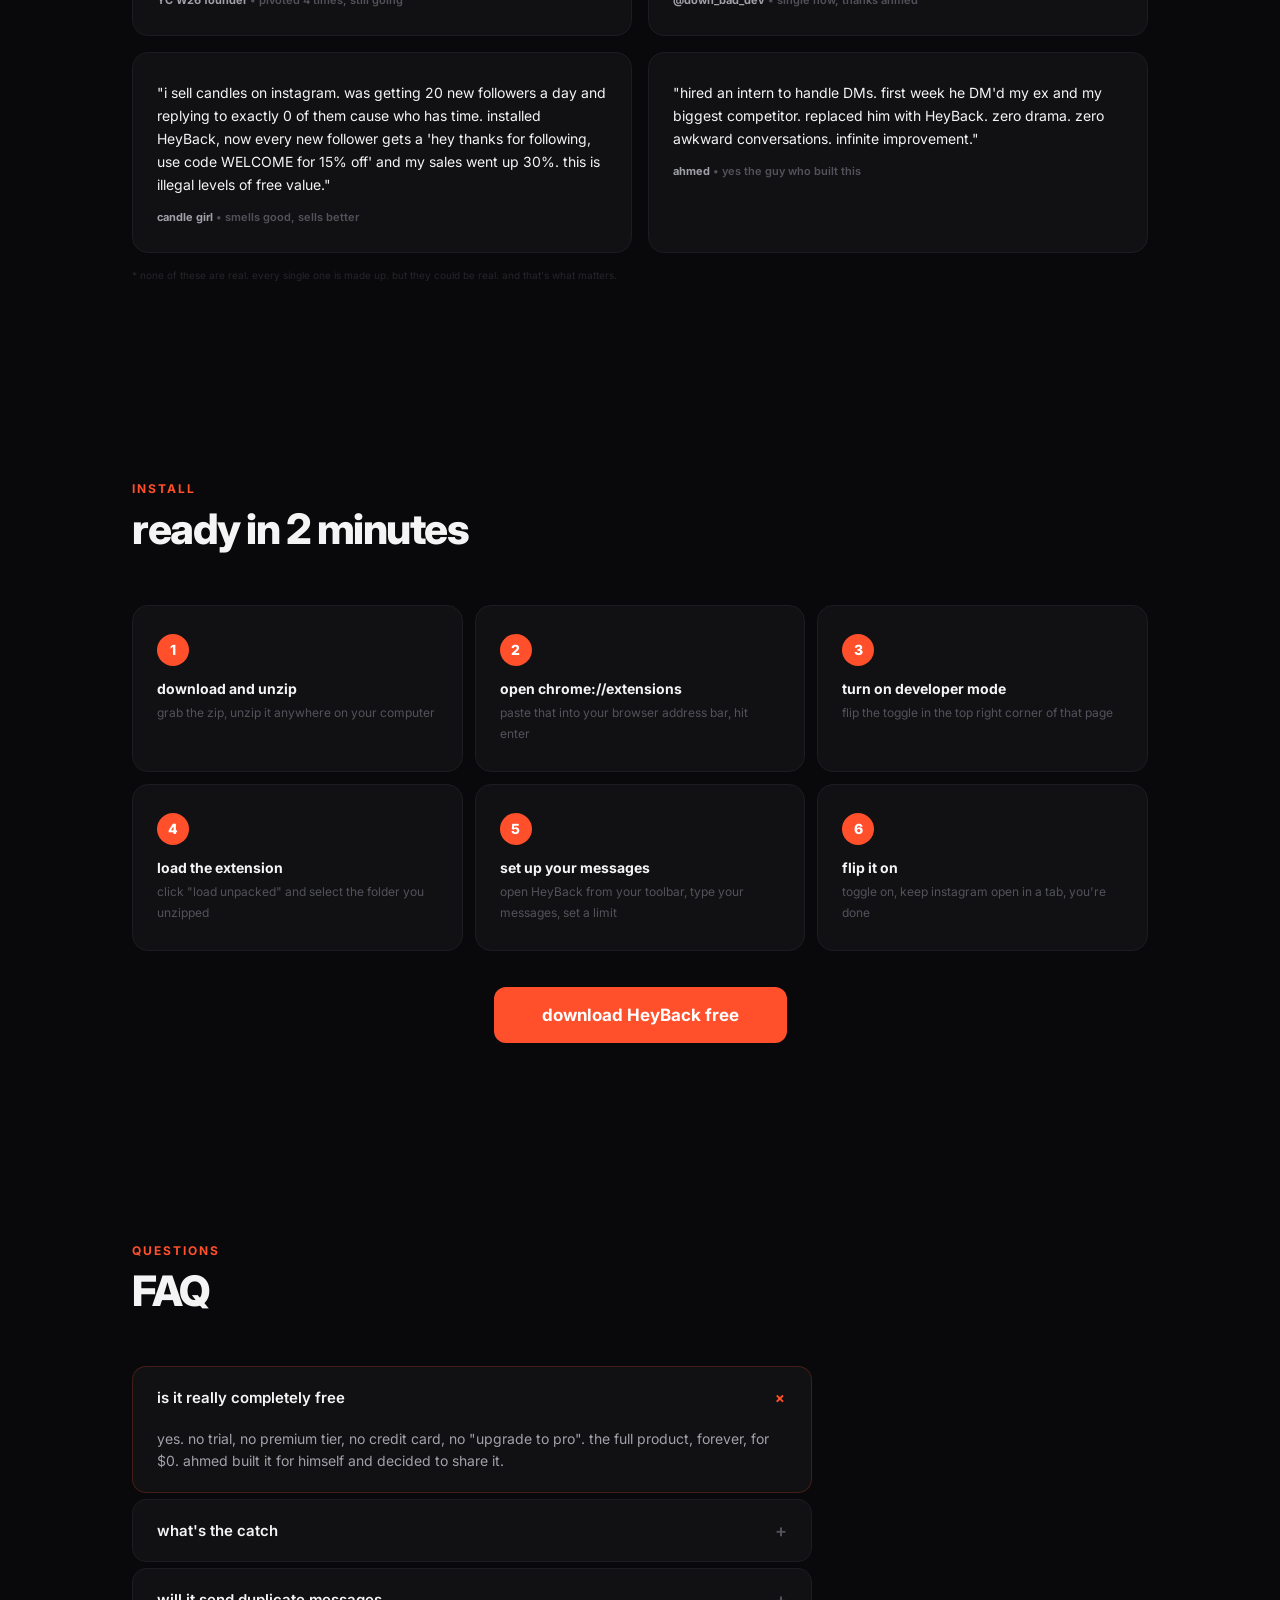
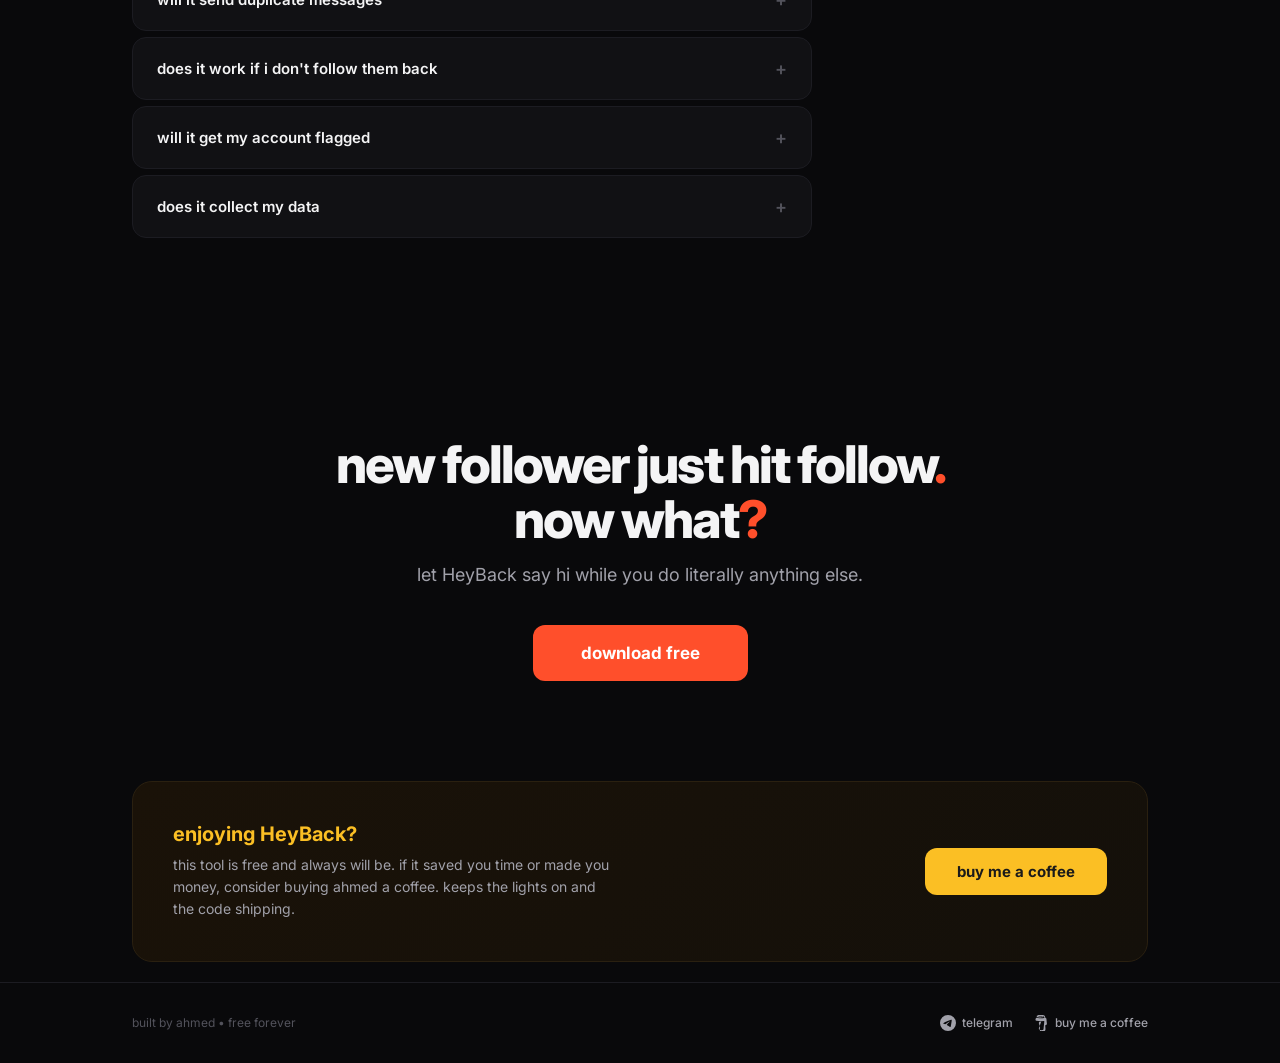
==== commit ee5dece4: "final QA pass: full width install grid, no mom ref, natural CTA, rebuilt zip - install section: 3 co" ====
--- a/docs/index.html
+++ b/docs/index.html
@@ -99,11 +99,11 @@
 .rv-note{font-size:10px;color:var(--mute);opacity:.4;margin-top:16px}
 
 /* INSTALL */
-.install-grid{display:grid;grid-template-columns:1fr 1fr;gap:12px;max-width:680px;margin:0 auto}
-.install-step{background:var(--card);border:1px solid var(--border);border-radius:16px;padding:24px;display:flex;gap:16px;align-items:flex-start}
-.install-num{background:var(--accent);color:#fff;min-width:32px;height:32px;border-radius:50%;display:flex;align-items:center;justify-content:center;font-size:14px;font-weight:800;flex-shrink:0}
-.install-step b{font-size:14px;font-weight:700;display:block;margin-bottom:2px}
-.install-step span{font-size:12px;color:var(--mute);line-height:1.4}
+.install-grid{display:grid;grid-template-columns:repeat(3,1fr);gap:12px}
+.install-step{background:var(--card);border:1px solid var(--border);border-radius:16px;padding:28px 24px}
+.install-num{background:var(--accent);color:#fff;width:32px;height:32px;border-radius:50%;display:flex;align-items:center;justify-content:center;font-size:14px;font-weight:800;margin-bottom:14px}
+.install-step b{font-size:14px;font-weight:700;display:block;margin-bottom:4px}
+.install-step span{font-size:12px;color:var(--mute);line-height:1.5}
 
 /* FAQ */
 .faq{display:flex;flex-direction:column;gap:6px;max-width:680px}
@@ -147,7 +147,7 @@
   section{padding:72px 0}
   .footer-inner{flex-direction:column;gap:16px;text-align:center}
   .how{grid-template-columns:1fr 1fr}
-  .install-grid{grid-template-columns:1fr}
+  .install-grid{grid-template-columns:1fr 1fr}
   .coffee-card{flex-direction:column;text-align:center;padding:32px 24px}
   .coffee-btn{width:100%;justify-content:center}
 }
@@ -344,7 +344,7 @@
     <div class="rv"><div class="qt">"standing desk. cold plunge. 5am club. gratitude journal. lion's mane smoothie. $400/month mindset coach. HeyBack is the only thing that actually did something for my brand this entire year. and it's free. i'm upset."</div><div class="who"><b>YC W26 founder</b> &bull; pivoted 4 times, still going</div></div>
     <div class="rv"><div class="qt">"installed this on my girlfriend's phone as a prank. she now has more DM conversations than me. we're in couples therapy. the bot is doing better than both of us combined. 10/10 would ruin relationship again."</div><div class="who"><b>@down_bad_dev</b> &bull; single now, thanks ahmed</div></div>
     <div class="rv"><div class="qt">"i sell candles on instagram. was getting 20 new followers a day and replying to exactly 0 of them cause who has time. installed HeyBack, now every new follower gets a 'hey thanks for following, use code WELCOME for 15% off' and my sales went up 30%. this is illegal levels of free value."</div><div class="who"><b>candle girl</b> &bull; smells good, sells better</div></div>
-    <div class="rv"><div class="qt">"my intern used to handle DMs. he DM'd my ex, my competitor, and my mom's yoga instructor. replaced him with HeyBack. zero drama. zero HR meetings. infinite improvement."</div><div class="who"><b>ahmed</b> &bull; yes, the guy who built this</div></div>
+    <div class="rv"><div class="qt">"hired an intern to handle DMs. first week he DM'd my ex and my biggest competitor. replaced him with HeyBack. zero drama. zero awkward conversations. infinite improvement."</div><div class="who"><b>ahmed</b> &bull; yes the guy who built this</div></div>
   </div>
   <p class="rv-note">* none of these are real. every single one is made up. but they could be real. and that's what matters.</p>
 </section>
@@ -353,18 +353,18 @@
 <section id="install">
   <div class="sh">
     <div class="ey">install</div>
-    <h2>takes about 2 minutes</h2>
-  </div>
-  <div style="text-align:center;margin-bottom:32px">
-    <a href="downloads/heyback-v1.zip" class="btn-p">download the zip</a>
+    <h2>ready in 2 minutes</h2>
   </div>
   <div class="install-grid">
-    <div class="install-step"><div class="install-num">1</div><div><b>unzip the file</b><br><span>anywhere on your computer, doesn't matter where</span></div></div>
-    <div class="install-step"><div class="install-num">2</div><div><b>open chrome://extensions</b><br><span>paste that into your address bar and hit enter</span></div></div>
-    <div class="install-step"><div class="install-num">3</div><div><b>turn on developer mode</b><br><span>it's the toggle in the top right corner</span></div></div>
-    <div class="install-step"><div class="install-num">4</div><div><b>click "load unpacked"</b><br><span>select the folder you just unzipped</span></div></div>
-    <div class="install-step"><div class="install-num">5</div><div><b>open HeyBack from your toolbar</b><br><span>add your messages, set a daily limit, flip it on</span></div></div>
-    <div class="install-step"><div class="install-num">6</div><div><b>keep instagram open in a tab</b><br><span>that's it. HeyBack handles everything from here.</span></div></div>
+    <div class="install-step"><div class="install-num">1</div><b>download and unzip</b><span>grab the zip, unzip it anywhere on your computer</span></div>
+    <div class="install-step"><div class="install-num">2</div><b>open chrome://extensions</b><span>paste that into your browser address bar, hit enter</span></div>
+    <div class="install-step"><div class="install-num">3</div><b>turn on developer mode</b><span>flip the toggle in the top right corner of that page</span></div>
+    <div class="install-step"><div class="install-num">4</div><b>load the extension</b><span>click "load unpacked" and select the folder you unzipped</span></div>
+    <div class="install-step"><div class="install-num">5</div><b>set up your messages</b><span>open HeyBack from your toolbar, type your messages, set a limit</span></div>
+    <div class="install-step"><div class="install-num">6</div><b>flip it on</b><span>toggle on, keep instagram open in a tab, you're done</span></div>
+  </div>
+  <div style="text-align:center;margin-top:36px">
+    <a href="downloads/heyback-v1.zip" class="btn-p" style="padding:18px 48px;font-size:17px">download HeyBack free</a>
   </div>
 </section>
 
@@ -389,9 +389,9 @@
 <!-- CTA -->
 <div class="w">
 <section class="cta">
-  <h2>stop leaving new followers on read<span class="a">.</span></h2>
-  <p>every new follower is a chance to start a conversation. let HeyBack handle the hello.</p>
-  <a href="downloads/heyback-v1.zip" class="btn-p">download HeyBack for free</a>
+  <h2>new follower just hit follow<span class="a">.</span><br>now what<span class="a">?</span></h2>
+  <p>let HeyBack say hi while you do literally anything else.</p>
+  <a href="downloads/heyback-v1.zip" class="btn-p" style="padding:18px 48px;font-size:17px">download free</a>
 </section>
 </div>
 
